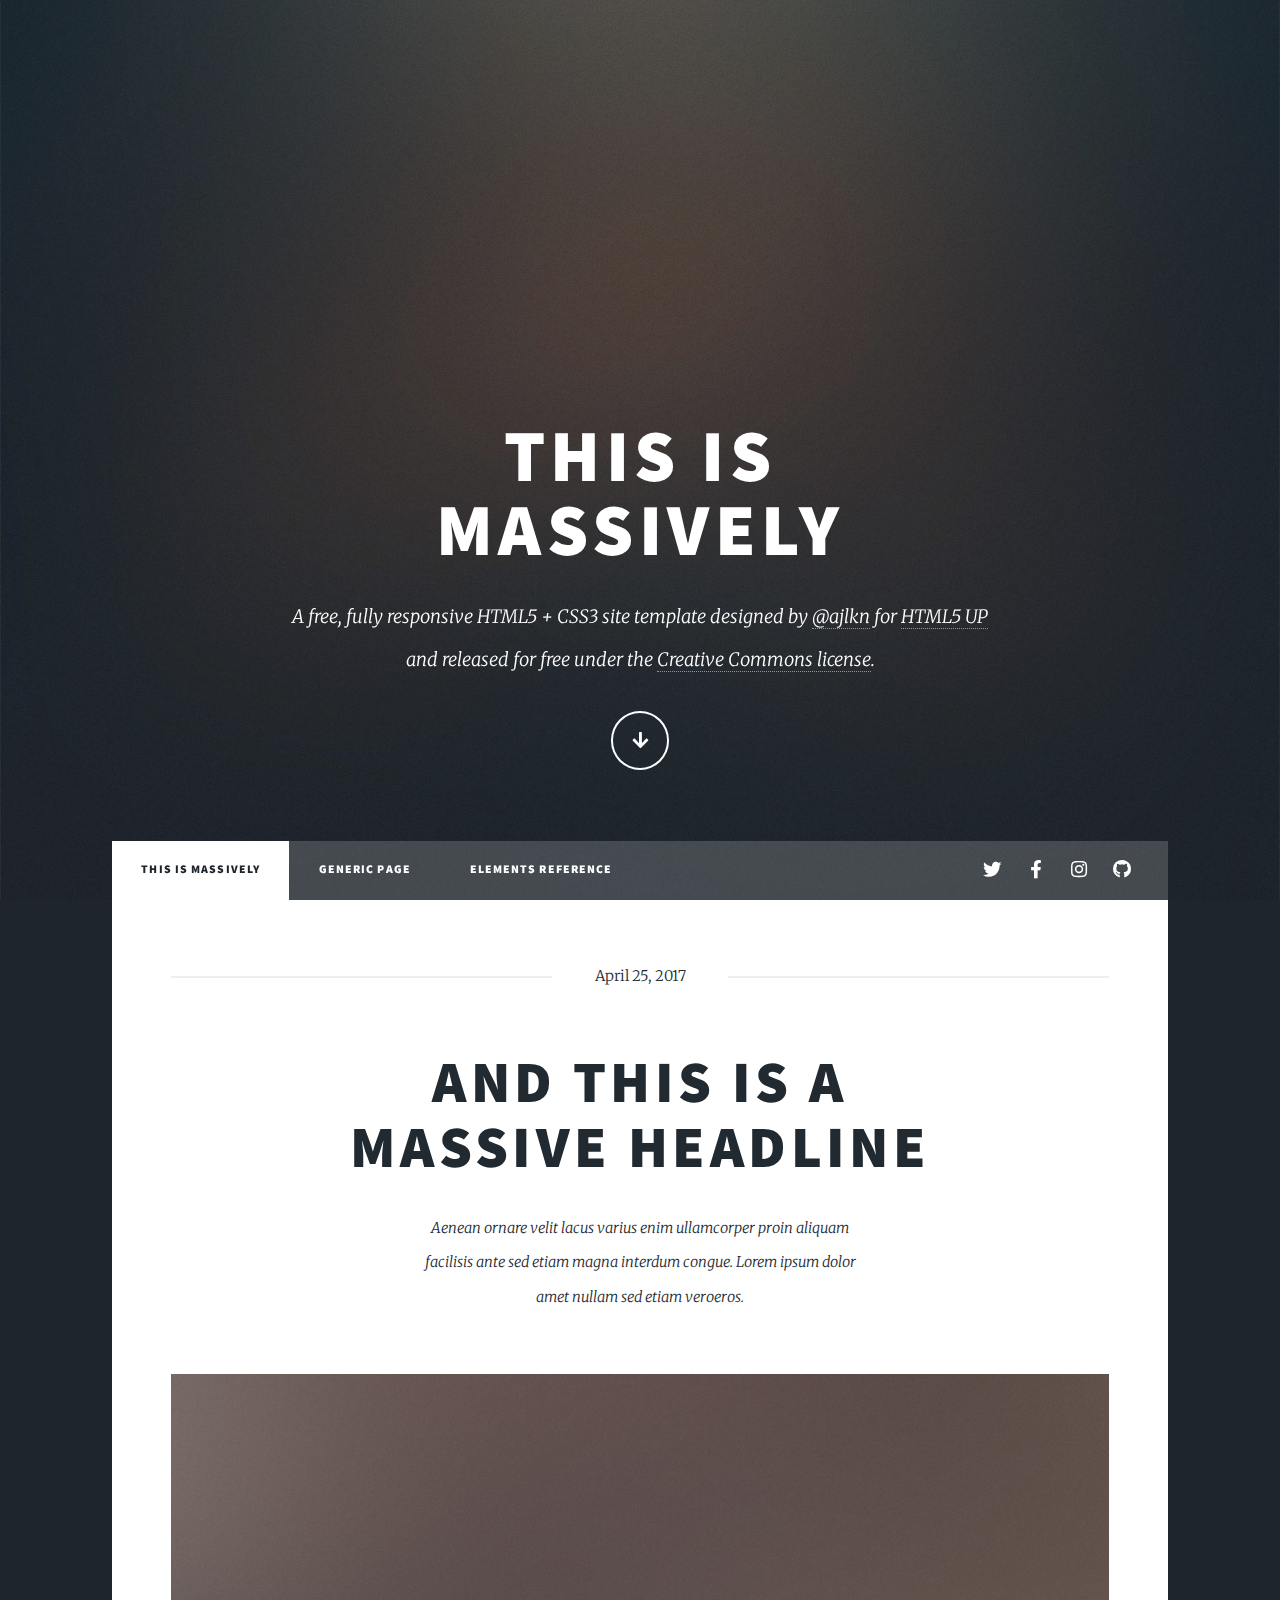
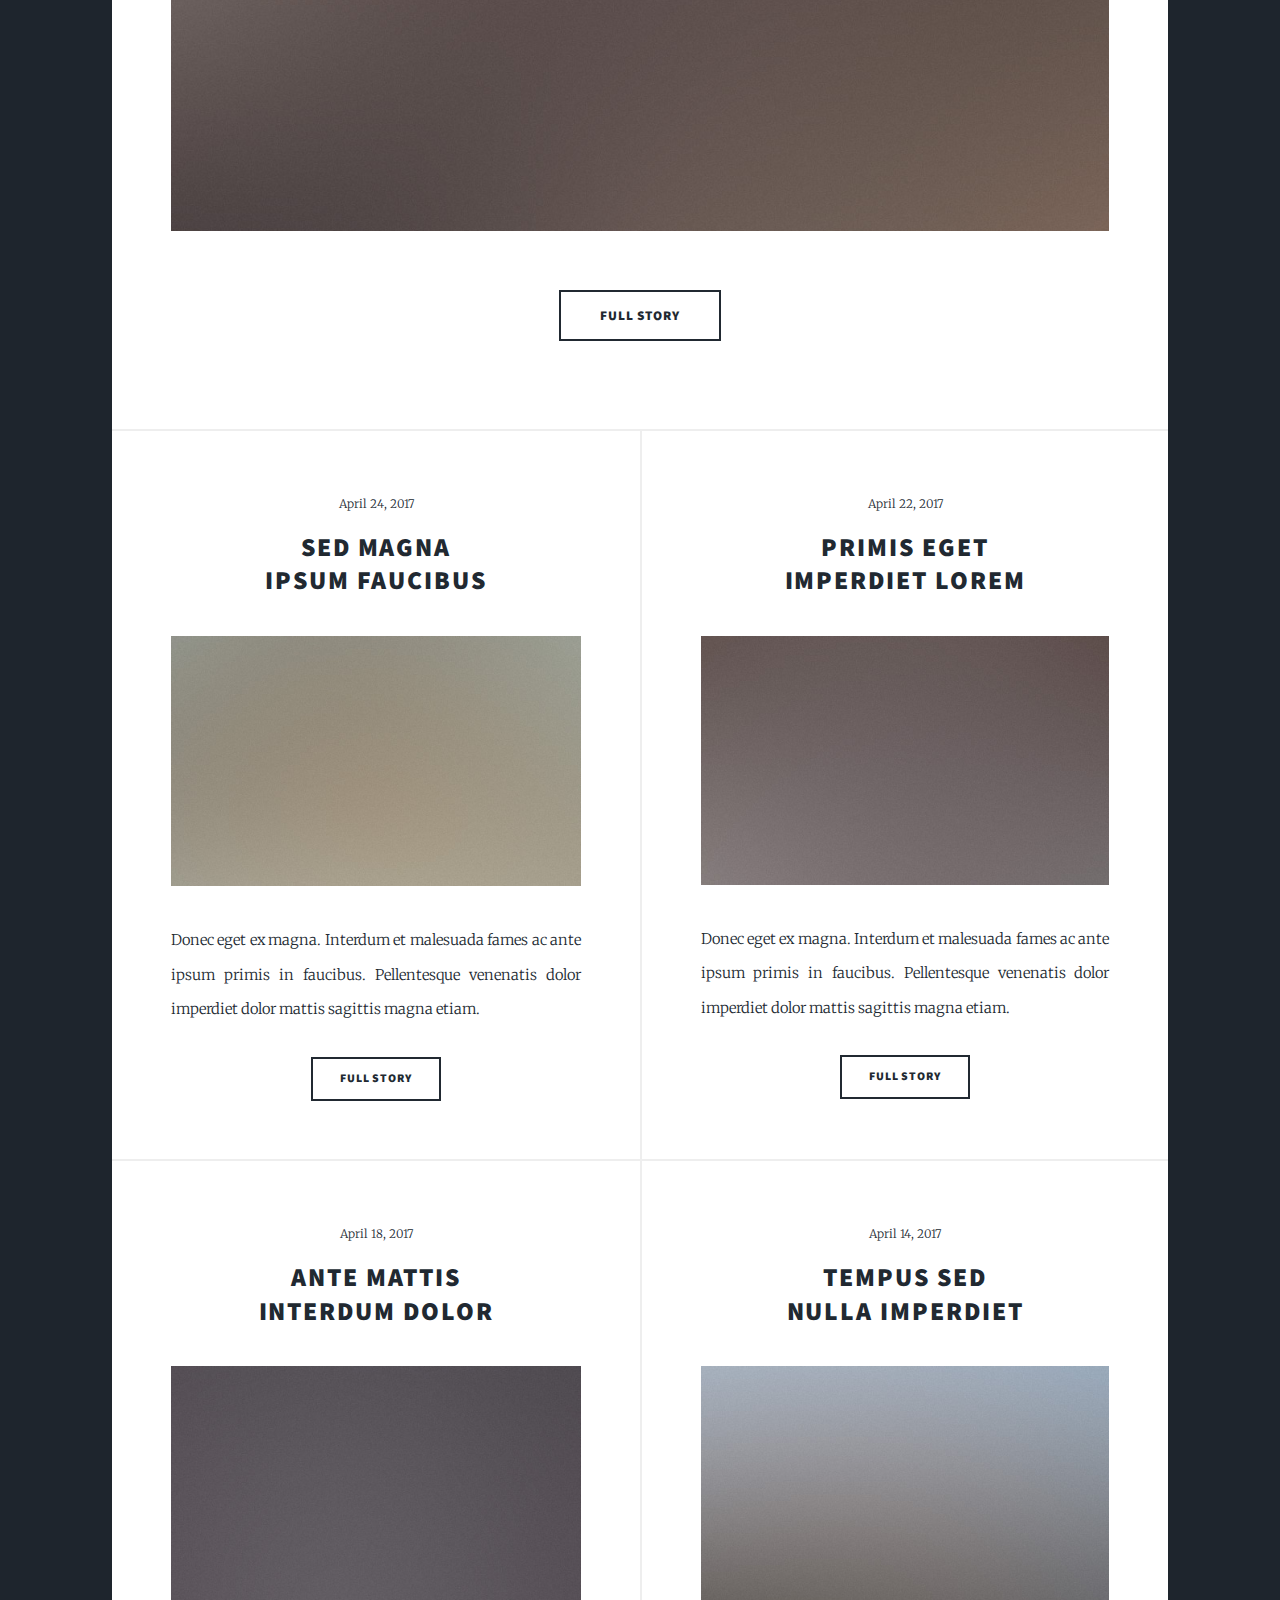
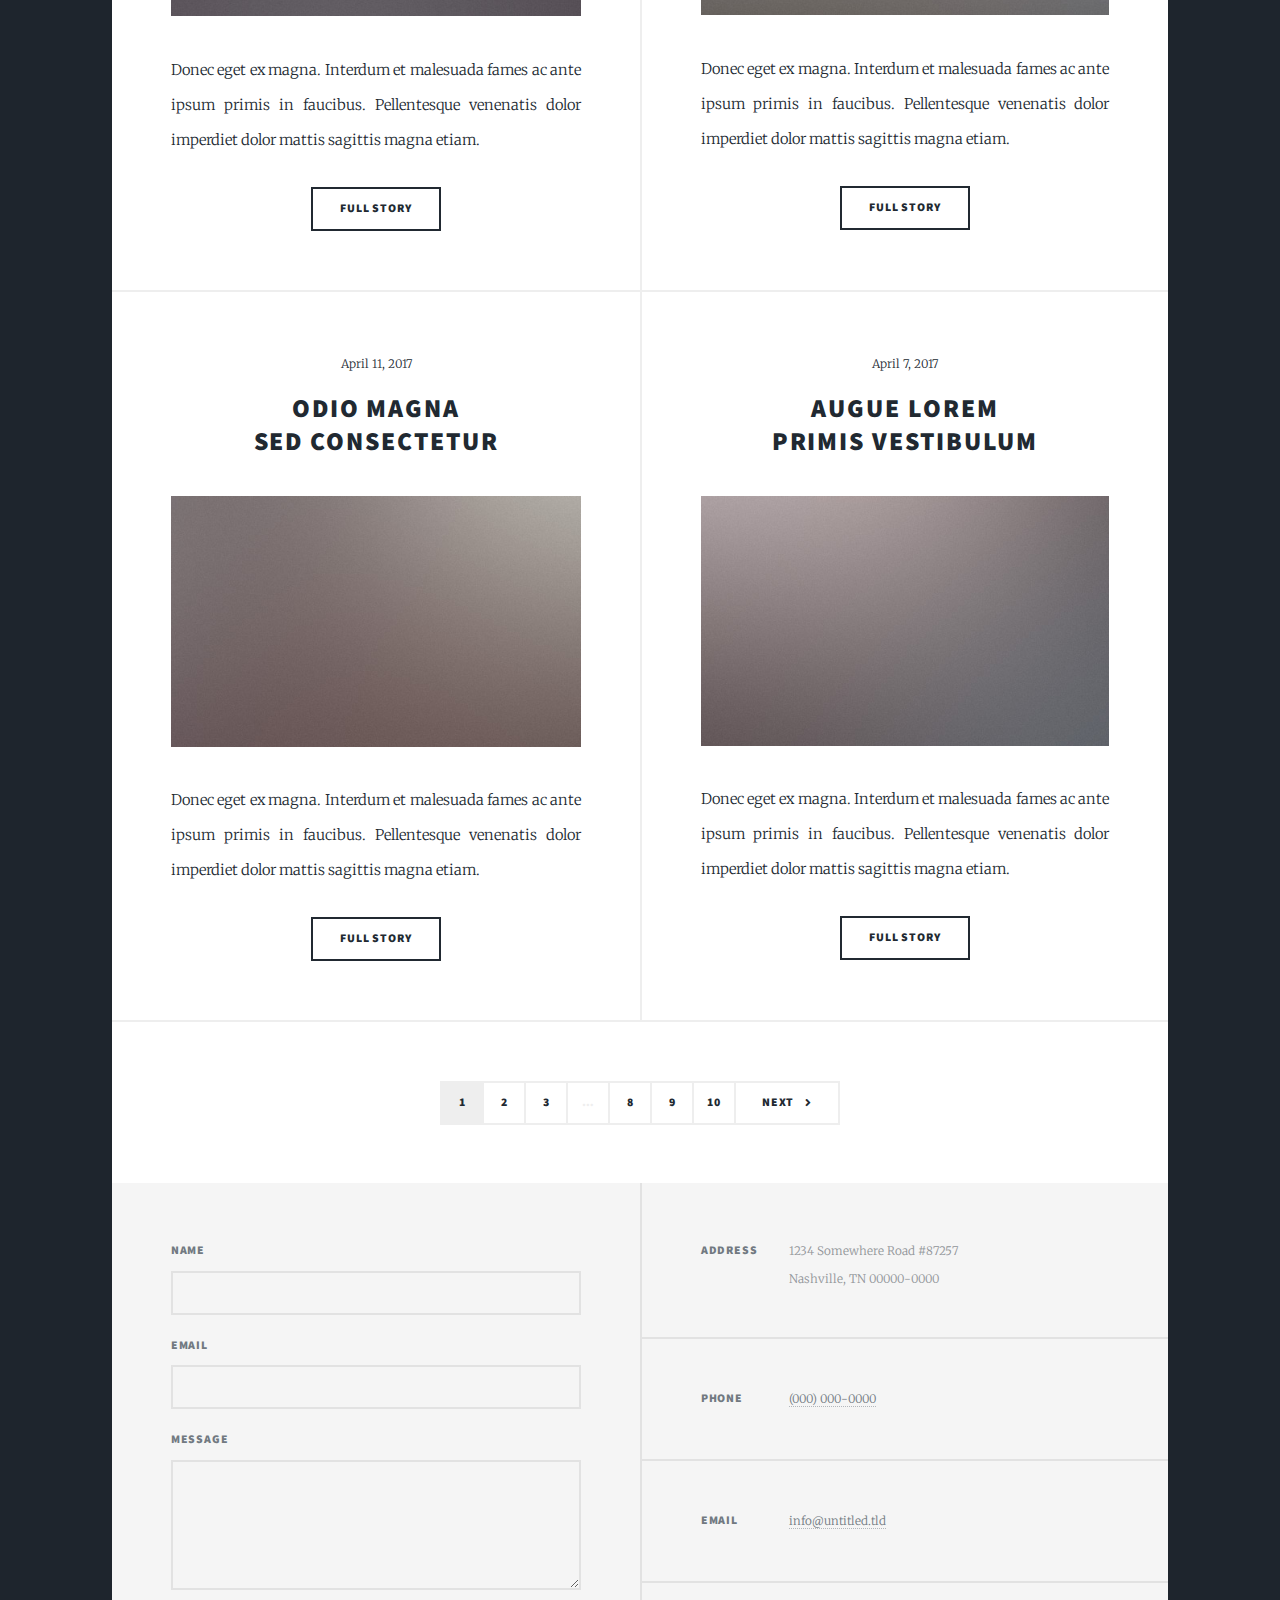
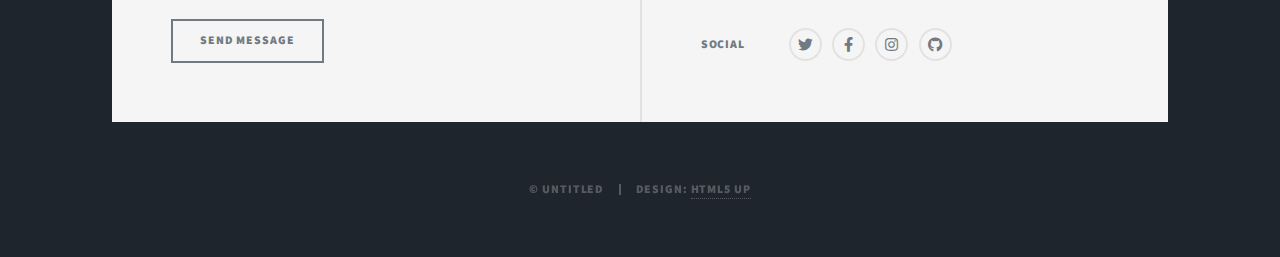
==== index.html @ 111b0898 "Added portfolio template to repo" ====
<!DOCTYPE HTML>
<!--
	Massively by HTML5 UP
	html5up.net | @ajlkn
	Free for personal and commercial use under the CCA 3.0 license (html5up.net/license)
-->
<html>
	<head>
		<title>Massively by HTML5 UP</title>
		<meta charset="utf-8" />
		<meta name="viewport" content="width=device-width, initial-scale=1, user-scalable=no" />
		<link rel="stylesheet" href="assets/css/main.css" />
		<noscript><link rel="stylesheet" href="assets/css/noscript.css" /></noscript>
	</head>
	<body class="is-preload">

		<!-- Wrapper -->
			<div id="wrapper" class="fade-in">

				<!-- Intro -->
					<div id="intro">
						<h1>This is<br />
						Massively</h1>
						<p>A free, fully responsive HTML5 + CSS3 site template designed by <a href="https://twitter.com/ajlkn">@ajlkn</a> for <a href="https://html5up.net">HTML5 UP</a><br />
						and released for free under the <a href="https://html5up.net/license">Creative Commons license</a>.</p>
						<ul class="actions">
							<li><a href="#header" class="button icon solid solo fa-arrow-down scrolly">Continue</a></li>
						</ul>
					</div>

				<!-- Header -->
					<header id="header">
						<a href="index.html" class="logo">Massively</a>
					</header>

				<!-- Nav -->
					<nav id="nav">
						<ul class="links">
							<li class="active"><a href="index.html">This is Massively</a></li>
							<li><a href="generic.html">Generic Page</a></li>
							<li><a href="elements.html">Elements Reference</a></li>
						</ul>
						<ul class="icons">
							<li><a href="#" class="icon brands fa-twitter"><span class="label">Twitter</span></a></li>
							<li><a href="#" class="icon brands fa-facebook-f"><span class="label">Facebook</span></a></li>
							<li><a href="#" class="icon brands fa-instagram"><span class="label">Instagram</span></a></li>
							<li><a href="#" class="icon brands fa-github"><span class="label">GitHub</span></a></li>
						</ul>
					</nav>

				<!-- Main -->
					<div id="main">

						<!-- Featured Post -->
							<article class="post featured">
								<header class="major">
									<span class="date">April 25, 2017</span>
									<h2><a href="#">And this is a<br />
									massive headline</a></h2>
									<p>Aenean ornare velit lacus varius enim ullamcorper proin aliquam<br />
									facilisis ante sed etiam magna interdum congue. Lorem ipsum dolor<br />
									amet nullam sed etiam veroeros.</p>
								</header>
								<a href="#" class="image main"><img src="images/pic01.jpg" alt="" /></a>
								<ul class="actions special">
									<li><a href="#" class="button large">Full Story</a></li>
								</ul>
							</article>

						<!-- Posts -->
							<section class="posts">
								<article>
									<header>
										<span class="date">April 24, 2017</span>
										<h2><a href="#">Sed magna<br />
										ipsum faucibus</a></h2>
									</header>
									<a href="#" class="image fit"><img src="images/pic02.jpg" alt="" /></a>
									<p>Donec eget ex magna. Interdum et malesuada fames ac ante ipsum primis in faucibus. Pellentesque venenatis dolor imperdiet dolor mattis sagittis magna etiam.</p>
									<ul class="actions special">
										<li><a href="#" class="button">Full Story</a></li>
									</ul>
								</article>
								<article>
									<header>
										<span class="date">April 22, 2017</span>
										<h2><a href="#">Primis eget<br />
										imperdiet lorem</a></h2>
									</header>
									<a href="#" class="image fit"><img src="images/pic03.jpg" alt="" /></a>
									<p>Donec eget ex magna. Interdum et malesuada fames ac ante ipsum primis in faucibus. Pellentesque venenatis dolor imperdiet dolor mattis sagittis magna etiam.</p>
									<ul class="actions special">
										<li><a href="#" class="button">Full Story</a></li>
									</ul>
								</article>
								<article>
									<header>
										<span class="date">April 18, 2017</span>
										<h2><a href="#">Ante mattis<br />
										interdum dolor</a></h2>
									</header>
									<a href="#" class="image fit"><img src="images/pic04.jpg" alt="" /></a>
									<p>Donec eget ex magna. Interdum et malesuada fames ac ante ipsum primis in faucibus. Pellentesque venenatis dolor imperdiet dolor mattis sagittis magna etiam.</p>
									<ul class="actions special">
										<li><a href="#" class="button">Full Story</a></li>
									</ul>
								</article>
								<article>
									<header>
										<span class="date">April 14, 2017</span>
										<h2><a href="#">Tempus sed<br />
										nulla imperdiet</a></h2>
									</header>
									<a href="#" class="image fit"><img src="images/pic05.jpg" alt="" /></a>
									<p>Donec eget ex magna. Interdum et malesuada fames ac ante ipsum primis in faucibus. Pellentesque venenatis dolor imperdiet dolor mattis sagittis magna etiam.</p>
									<ul class="actions special">
										<li><a href="#" class="button">Full Story</a></li>
									</ul>
								</article>
								<article>
									<header>
										<span class="date">April 11, 2017</span>
										<h2><a href="#">Odio magna<br />
										sed consectetur</a></h2>
									</header>
									<a href="#" class="image fit"><img src="images/pic06.jpg" alt="" /></a>
									<p>Donec eget ex magna. Interdum et malesuada fames ac ante ipsum primis in faucibus. Pellentesque venenatis dolor imperdiet dolor mattis sagittis magna etiam.</p>
									<ul class="actions special">
										<li><a href="#" class="button">Full Story</a></li>
									</ul>
								</article>
								<article>
									<header>
										<span class="date">April 7, 2017</span>
										<h2><a href="#">Augue lorem<br />
										primis vestibulum</a></h2>
									</header>
									<a href="#" class="image fit"><img src="images/pic07.jpg" alt="" /></a>
									<p>Donec eget ex magna. Interdum et malesuada fames ac ante ipsum primis in faucibus. Pellentesque venenatis dolor imperdiet dolor mattis sagittis magna etiam.</p>
									<ul class="actions special">
										<li><a href="#" class="button">Full Story</a></li>
									</ul>
								</article>
							</section>

						<!-- Footer -->
							<footer>
								<div class="pagination">
									<!--<a href="#" class="previous">Prev</a>-->
									<a href="#" class="page active">1</a>
									<a href="#" class="page">2</a>
									<a href="#" class="page">3</a>
									<span class="extra">&hellip;</span>
									<a href="#" class="page">8</a>
									<a href="#" class="page">9</a>
									<a href="#" class="page">10</a>
									<a href="#" class="next">Next</a>
								</div>
							</footer>

					</div>

				<!-- Footer -->
					<footer id="footer">
						<section>
							<form method="post" action="#">
								<div class="fields">
									<div class="field">
										<label for="name">Name</label>
										<input type="text" name="name" id="name" />
									</div>
									<div class="field">
										<label for="email">Email</label>
										<input type="text" name="email" id="email" />
									</div>
									<div class="field">
										<label for="message">Message</label>
										<textarea name="message" id="message" rows="3"></textarea>
									</div>
								</div>
								<ul class="actions">
									<li><input type="submit" value="Send Message" /></li>
								</ul>
							</form>
						</section>
						<section class="split contact">
							<section class="alt">
								<h3>Address</h3>
								<p>1234 Somewhere Road #87257<br />
								Nashville, TN 00000-0000</p>
							</section>
							<section>
								<h3>Phone</h3>
								<p><a href="#">(000) 000-0000</a></p>
							</section>
							<section>
								<h3>Email</h3>
								<p><a href="#">info@untitled.tld</a></p>
							</section>
							<section>
								<h3>Social</h3>
								<ul class="icons alt">
									<li><a href="#" class="icon brands alt fa-twitter"><span class="label">Twitter</span></a></li>
									<li><a href="#" class="icon brands alt fa-facebook-f"><span class="label">Facebook</span></a></li>
									<li><a href="#" class="icon brands alt fa-instagram"><span class="label">Instagram</span></a></li>
									<li><a href="#" class="icon brands alt fa-github"><span class="label">GitHub</span></a></li>
								</ul>
							</section>
						</section>
					</footer>

				<!-- Copyright -->
					<div id="copyright">
						<ul><li>&copy; Untitled</li><li>Design: <a href="https://html5up.net">HTML5 UP</a></li></ul>
					</div>

			</div>

		<!-- Scripts -->
			<script src="assets/js/jquery.min.js"></script>
			<script src="assets/js/jquery.scrollex.min.js"></script>
			<script src="assets/js/jquery.scrolly.min.js"></script>
			<script src="assets/js/browser.min.js"></script>
			<script src="assets/js/breakpoints.min.js"></script>
			<script src="assets/js/util.js"></script>
			<script src="assets/js/main.js"></script>

	</body>
</html>
---- assets/css/main.css ----
@import url(fontawesome-all.min.css);
@import url("https://fonts.googleapis.com/css?family=Merriweather:300,700,300italic,700italic|Source+Sans+Pro:900");

/*
	Massively by HTML5 UP
	html5up.net | @ajlkn
	Free for personal and commercial use under the CCA 3.0 license (html5up.net/license)
*/

html, body, div, span, applet, object,
iframe, h1, h2, h3, h4, h5, h6, p, blockquote,
pre, a, abbr, acronym, address, big, cite,
code, del, dfn, em, img, ins, kbd, q, s, samp,
small, strike, strong, sub, sup, tt, var, b,
u, i, center, dl, dt, dd, ol, ul, li, fieldset,
form, label, legend, table, caption, tbody,
tfoot, thead, tr, th, td, article, aside,
canvas, details, embed, figure, figcaption,
footer, header, hgroup, menu, nav, output, ruby,
section, summary, time, mark, audio, video {
	margin: 0;
	padding: 0;
	border: 0;
	font-size: 100%;
	font: inherit;
	vertical-align: baseline;}

article, aside, details, figcaption, figure,
footer, header, hgroup, menu, nav, section {
	display: block;}

body {
	line-height: 1;
}

ol, ul {
	list-style: none;
}

blockquote, q {
	quotes: none;
}

	blockquote:before, blockquote:after, q:before, q:after {
		content: '';
		content: none;
	}

table {
	border-collapse: collapse;
	border-spacing: 0;
}

body {
	-webkit-text-size-adjust: none;
}

mark {
	background-color: transparent;
	color: inherit;
}

input::-moz-focus-inner {
	border: 0;
	padding: 0;
}

input, select, textarea {
	-moz-appearance: none;
	-webkit-appearance: none;
	-ms-appearance: none;
	appearance: none;
}

/* Basic */

	@-ms-viewport {
		width: device-width;
	}

	body {
		-ms-overflow-style: scrollbar;
	}

	@media screen and (max-width: 480px) {

		html, body {
			min-width: 320px;
		}

	}

	html {
		box-sizing: border-box;
	}

	*, *:before, *:after {
		box-sizing: inherit;
	}

	body {
		background-color: #1e252d;
	}

		body.is-preload *, body.is-preload *:before, body.is-preload *:after {
			-moz-animation: none !important;
			-webkit-animation: none !important;
			-ms-animation: none !important;
			animation: none !important;
			-moz-transition: none !important;
			-webkit-transition: none !important;
			-ms-transition: none !important;
			transition: none !important;
		}

/* Type */

	html {
		font-size: 16pt;
	}

		@media screen and (max-width: 1680px) {

			html {
				font-size: 12pt;
			}

		}

		@media screen and (max-width: 1280px) {

			html {
				font-size: 11pt;
			}

		}

		@media screen and (max-width: 360px) {

			html {
				font-size: 10pt;
			}

		}

	body {
		color: #212931;
	}

	body, input, select, textarea {
		font-family: "Merriweather", Georgia, serif;
		font-weight: 300;
		font-size: 1rem;
		line-height: 2.375;
	}

	a {
		-moz-transition: color 0.2s ease-in-out, background-color 0.2s ease-in-out, border-color 0.2s ease-in-out, box-shadow 0.2s ease-in-out;
		-webkit-transition: color 0.2s ease-in-out, background-color 0.2s ease-in-out, border-color 0.2s ease-in-out, box-shadow 0.2s ease-in-out;
		-ms-transition: color 0.2s ease-in-out, background-color 0.2s ease-in-out, border-color 0.2s ease-in-out, box-shadow 0.2s ease-in-out;
		transition: color 0.2s ease-in-out, background-color 0.2s ease-in-out, border-color 0.2s ease-in-out, box-shadow 0.2s ease-in-out;
		border-bottom: dotted 1px;
		text-decoration: none;
	}

		a:hover {
			border-bottom-color: transparent;
		}

	strong, b {
		font-weight: 600;
	}

	em, i {
		font-style: italic;
	}

	p {
		text-align: justify;
		margin: 0 0 2rem 0;
	}

	h1, h2, h3, h4, h5, h6 {
		font-family: "Source Sans Pro", Helvetica, sans-serif;
		font-weight: 900;
		line-height: 1.5;
		letter-spacing: 0.075em;
		text-transform: uppercase;
		margin: 0 0 1rem 0;
	}

		h1 a, h2 a, h3 a, h4 a, h5 a, h6 a {
			border-bottom: 0;
			color: inherit;
			text-decoration: none;
		}

	h1 {
		font-size: 4rem;
		line-height: 1.1;
		margin: 0 0 2rem 0;
	}

	h2 {
		font-size: 1.75rem;
		line-height: 1.3;
		margin: 0 0 1.5rem 0;
	}

	h3 {
		font-size: 1.25rem;
		margin: 0 0 1.5rem 0;
	}

	h4 {
		font-size: 1rem;
	}

	h5 {
		font-size: 0.9rem;
	}

	h6 {
		font-size: 0.8rem;
	}

	sub {
		font-size: 0.8rem;
		position: relative;
		top: 0.5rem;
	}

	sup {
		font-size: 0.8rem;
		position: relative;
		top: -0.5rem;
	}

	blockquote {
		border-left: solid 4px;
		font-style: italic;
		margin: 0 0 2rem 0;
		padding: 0.5rem 0 0.5rem 2rem;
	}

	code {
		border: solid 2px;
		font-family: "Courier New", monospace;
		font-size: 0.9rem;
		margin: 0 0.25rem;
		padding: 0.25rem 0.65rem;
	}

	pre {
		-webkit-overflow-scrolling: touch;
		font-family: "Courier New", monospace;
		font-size: 0.9rem;
		margin: 0 0 2rem 0;
	}

		pre code {
			display: block;
			line-height: 1.75;
			padding: 1rem 1.5rem;
			overflow-x: auto;
		}

	hr {
		border: 0;
		border-bottom: solid 2px;
		margin: 3rem 0;
	}

		hr.major {
			margin: 5rem 0;
		}

	.align-left {
		text-align: left;
	}

	.align-center {
		text-align: center;
	}

	.align-right {
		text-align: right;
	}

	input, select, textarea {
		color: #212931;
	}

	a {
		color: #212931;
		border-bottom-color: rgba(33, 41, 49, 0.5);
	}

		a:hover {
			border-bottom-color: transparent;
			color: #18bfef !important;
		}

	strong, b {
		color: #212931;
	}

	h1, h2, h3, h4, h5, h6 {
		color: #212931;
	}

	blockquote {
		border-left-color: #eeeeee;
	}

	code {
		background: rgba(220, 220, 220, 0.25);
		border-color: #eeeeee;
	}

	hr {
		border-bottom-color: #eeeeee;
	}

/* Row */

	.row {
		display: flex;
		flex-wrap: wrap;
		box-sizing: border-box;
		align-items: stretch;
	}

		.row > * {
			box-sizing: border-box;
		}

		.row.gtr-uniform > * > :last-child {
			margin-bottom: 0;
		}

		.row.aln-left {
			justify-content: flex-start;
		}

		.row.aln-center {
			justify-content: center;
		}

		.row.aln-right {
			justify-content: flex-end;
		}

		.row.aln-top {
			align-items: flex-start;
		}

		.row.aln-middle {
			align-items: center;
		}

		.row.aln-bottom {
			align-items: flex-end;
		}

		.row > .imp {
			order: -1;
		}

		.row > .col-1 {
			width: 8.33333%;
		}

		.row > .off-1 {
			margin-left: 8.33333%;
		}

		.row > .col-2 {
			width: 16.66667%;
		}

		.row > .off-2 {
			margin-left: 16.66667%;
		}

		.row > .col-3 {
			width: 25%;
		}

		.row > .off-3 {
			margin-left: 25%;
		}

		.row > .col-4 {
			width: 33.33333%;
		}

		.row > .off-4 {
			margin-left: 33.33333%;
		}

		.row > .col-5 {
			width: 41.66667%;
		}

		.row > .off-5 {
			margin-left: 41.66667%;
		}

		.row > .col-6 {
			width: 50%;
		}

		.row > .off-6 {
			margin-left: 50%;
		}

		.row > .col-7 {
			width: 58.33333%;
		}

		.row > .off-7 {
			margin-left: 58.33333%;
		}

		.row > .col-8 {
			width: 66.66667%;
		}

		.row > .off-8 {
			margin-left: 66.66667%;
		}

		.row > .col-9 {
			width: 75%;
		}

		.row > .off-9 {
			margin-left: 75%;
		}

		.row > .col-10 {
			width: 83.33333%;
		}

		.row > .off-10 {
			margin-left: 83.33333%;
		}

		.row > .col-11 {
			width: 91.66667%;
		}

		.row > .off-11 {
			margin-left: 91.66667%;
		}

		.row > .col-12 {
			width: 100%;
		}

		.row > .off-12 {
			margin-left: 100%;
		}

		.row.gtr-0 {
			margin-top: 0;
			margin-left: 0rem;
		}

			.row.gtr-0 > * {
				padding: 0 0 0 0rem;
			}

			.row.gtr-0.gtr-uniform {
				margin-top: 0rem;
			}

				.row.gtr-0.gtr-uniform > * {
					padding-top: 0rem;
				}

		.row.gtr-25 {
			margin-top: 0;
			margin-left: -0.375rem;
		}

			.row.gtr-25 > * {
				padding: 0 0 0 0.375rem;
			}

			.row.gtr-25.gtr-uniform {
				margin-top: -0.375rem;
			}

				.row.gtr-25.gtr-uniform > * {
					padding-top: 0.375rem;
				}

		.row.gtr-50 {
			margin-top: 0;
			margin-left: -0.75rem;
		}

			.row.gtr-50 > * {
				padding: 0 0 0 0.75rem;
			}

			.row.gtr-50.gtr-uniform {
				margin-top: -0.75rem;
			}

				.row.gtr-50.gtr-uniform > * {
					padding-top: 0.75rem;
				}

		.row {
			margin-top: 0;
			margin-left: -1.5rem;
		}

			.row > * {
				padding: 0 0 0 1.5rem;
			}

			.row.gtr-uniform {
				margin-top: -1.5rem;
			}

				.row.gtr-uniform > * {
					padding-top: 1.5rem;
				}

		.row.gtr-150 {
			margin-top: 0;
			margin-left: -2.25rem;
		}

			.row.gtr-150 > * {
				padding: 0 0 0 2.25rem;
			}

			.row.gtr-150.gtr-uniform {
				margin-top: -2.25rem;
			}

				.row.gtr-150.gtr-uniform > * {
					padding-top: 2.25rem;
				}

		.row.gtr-200 {
			margin-top: 0;
			margin-left: -3rem;
		}

			.row.gtr-200 > * {
				padding: 0 0 0 3rem;
			}

			.row.gtr-200.gtr-uniform {
				margin-top: -3rem;
			}

				.row.gtr-200.gtr-uniform > * {
					padding-top: 3rem;
				}

		@media screen and (max-width: 1680px) {

			.row {
				display: flex;
				flex-wrap: wrap;
				box-sizing: border-box;
				align-items: stretch;
			}

				.row > * {
					box-sizing: border-box;
				}

				.row.gtr-uniform > * > :last-child {
					margin-bottom: 0;
				}

				.row.aln-left {
					justify-content: flex-start;
				}

				.row.aln-center {
					justify-content: center;
				}

				.row.aln-right {
					justify-content: flex-end;
				}

				.row.aln-top {
					align-items: flex-start;
				}

				.row.aln-middle {
					align-items: center;
				}

				.row.aln-bottom {
					align-items: flex-end;
				}

				.row > .imp-xlarge {
					order: -1;
				}

				.row > .col-1-xlarge {
					width: 8.33333%;
				}

				.row > .off-1-xlarge {
					margin-left: 8.33333%;
				}

				.row > .col-2-xlarge {
					width: 16.66667%;
				}

				.row > .off-2-xlarge {
					margin-left: 16.66667%;
				}

				.row > .col-3-xlarge {
					width: 25%;
				}

				.row > .off-3-xlarge {
					margin-left: 25%;
				}

				.row > .col-4-xlarge {
					width: 33.33333%;
				}

				.row > .off-4-xlarge {
					margin-left: 33.33333%;
				}

				.row > .col-5-xlarge {
					width: 41.66667%;
				}

				.row > .off-5-xlarge {
					margin-left: 41.66667%;
				}

				.row > .col-6-xlarge {
					width: 50%;
				}

				.row > .off-6-xlarge {
					margin-left: 50%;
				}

				.row > .col-7-xlarge {
					width: 58.33333%;
				}

				.row > .off-7-xlarge {
					margin-left: 58.33333%;
				}

				.row > .col-8-xlarge {
					width: 66.66667%;
				}

				.row > .off-8-xlarge {
					margin-left: 66.66667%;
				}

				.row > .col-9-xlarge {
					width: 75%;
				}

				.row > .off-9-xlarge {
					margin-left: 75%;
				}

				.row > .col-10-xlarge {
					width: 83.33333%;
				}

				.row > .off-10-xlarge {
					margin-left: 83.33333%;
				}

				.row > .col-11-xlarge {
					width: 91.66667%;
				}

				.row > .off-11-xlarge {
					margin-left: 91.66667%;
				}

				.row > .col-12-xlarge {
					width: 100%;
				}

				.row > .off-12-xlarge {
					margin-left: 100%;
				}

				.row.gtr-0 {
					margin-top: 0;
					margin-left: 0rem;
				}

					.row.gtr-0 > * {
						padding: 0 0 0 0rem;
					}

					.row.gtr-0.gtr-uniform {
						margin-top: 0rem;
					}

						.row.gtr-0.gtr-uniform > * {
							padding-top: 0rem;
						}

				.row.gtr-25 {
					margin-top: 0;
					margin-left: -0.375rem;
				}

					.row.gtr-25 > * {
						padding: 0 0 0 0.375rem;
					}

					.row.gtr-25.gtr-uniform {
						margin-top: -0.375rem;
					}

						.row.gtr-25.gtr-uniform > * {
							padding-top: 0.375rem;
						}

				.row.gtr-50 {
					margin-top: 0;
					margin-left: -0.75rem;
				}

					.row.gtr-50 > * {
						padding: 0 0 0 0.75rem;
					}

					.row.gtr-50.gtr-uniform {
						margin-top: -0.75rem;
					}

						.row.gtr-50.gtr-uniform > * {
							padding-top: 0.75rem;
						}

				.row {
					margin-top: 0;
					margin-left: -1.5rem;
				}

					.row > * {
						padding: 0 0 0 1.5rem;
					}

					.row.gtr-uniform {
						margin-top: -1.5rem;
					}

						.row.gtr-uniform > * {
							padding-top: 1.5rem;
						}

				.row.gtr-150 {
					margin-top: 0;
					margin-left: -2.25rem;
				}

					.row.gtr-150 > * {
						padding: 0 0 0 2.25rem;
					}

					.row.gtr-150.gtr-uniform {
						margin-top: -2.25rem;
					}

						.row.gtr-150.gtr-uniform > * {
							padding-top: 2.25rem;
						}

				.row.gtr-200 {
					margin-top: 0;
					margin-left: -3rem;
				}

					.row.gtr-200 > * {
						padding: 0 0 0 3rem;
					}

					.row.gtr-200.gtr-uniform {
						margin-top: -3rem;
					}

						.row.gtr-200.gtr-uniform > * {
							padding-top: 3rem;
						}

		}

		@media screen and (max-width: 1280px) {

			.row {
				display: flex;
				flex-wrap: wrap;
				box-sizing: border-box;
				align-items: stretch;
			}

				.row > * {
					box-sizing: border-box;
				}

				.row.gtr-uniform > * > :last-child {
					margin-bottom: 0;
				}

				.row.aln-left {
					justify-content: flex-start;
				}

				.row.aln-center {
					justify-content: center;
				}

				.row.aln-right {
					justify-content: flex-end;
				}

				.row.aln-top {
					align-items: flex-start;
				}

				.row.aln-middle {
					align-items: center;
				}

				.row.aln-bottom {
					align-items: flex-end;
				}

				.row > .imp-large {
					order: -1;
				}

				.row > .col-1-large {
					width: 8.33333%;
				}

				.row > .off-1-large {
					margin-left: 8.33333%;
				}

				.row > .col-2-large {
					width: 16.66667%;
				}

				.row > .off-2-large {
					margin-left: 16.66667%;
				}

				.row > .col-3-large {
					width: 25%;
				}

				.row > .off-3-large {
					margin-left: 25%;
				}

				.row > .col-4-large {
					width: 33.33333%;
				}

				.row > .off-4-large {
					margin-left: 33.33333%;
				}

				.row > .col-5-large {
					width: 41.66667%;
				}

				.row > .off-5-large {
					margin-left: 41.66667%;
				}

				.row > .col-6-large {
					width: 50%;
				}

				.row > .off-6-large {
					margin-left: 50%;
				}

				.row > .col-7-large {
					width: 58.33333%;
				}

				.row > .off-7-large {
					margin-left: 58.33333%;
				}

				.row > .col-8-large {
					width: 66.66667%;
				}

				.row > .off-8-large {
					margin-left: 66.66667%;
				}

				.row > .col-9-large {
					width: 75%;
				}

				.row > .off-9-large {
					margin-left: 75%;
				}

				.row > .col-10-large {
					width: 83.33333%;
				}

				.row > .off-10-large {
					margin-left: 83.33333%;
				}

				.row > .col-11-large {
					width: 91.66667%;
				}

				.row > .off-11-large {
					margin-left: 91.66667%;
				}

				.row > .col-12-large {
					width: 100%;
				}

				.row > .off-12-large {
					margin-left: 100%;
				}

				.row.gtr-0 {
					margin-top: 0;
					margin-left: 0rem;
				}

					.row.gtr-0 > * {
						padding: 0 0 0 0rem;
					}

					.row.gtr-0.gtr-uniform {
						margin-top: 0rem;
					}

						.row.gtr-0.gtr-uniform > * {
							padding-top: 0rem;
						}

				.row.gtr-25 {
					margin-top: 0;
					margin-left: -0.375rem;
				}

					.row.gtr-25 > * {
						padding: 0 0 0 0.375rem;
					}

					.row.gtr-25.gtr-uniform {
						margin-top: -0.375rem;
					}

						.row.gtr-25.gtr-uniform > * {
							padding-top: 0.375rem;
						}

				.row.gtr-50 {
					margin-top: 0;
					margin-left: -0.75rem;
				}

					.row.gtr-50 > * {
						padding: 0 0 0 0.75rem;
					}

					.row.gtr-50.gtr-uniform {
						margin-top: -0.75rem;
					}

						.row.gtr-50.gtr-uniform > * {
							padding-top: 0.75rem;
						}

				.row {
					margin-top: 0;
					margin-left: -1.5rem;
				}

					.row > * {
						padding: 0 0 0 1.5rem;
					}

					.row.gtr-uniform {
						margin-top: -1.5rem;
					}

						.row.gtr-uniform > * {
							padding-top: 1.5rem;
						}

				.row.gtr-150 {
					margin-top: 0;
					margin-left: -2.25rem;
				}

					.row.gtr-150 > * {
						padding: 0 0 0 2.25rem;
					}

					.row.gtr-150.gtr-uniform {
						margin-top: -2.25rem;
					}

						.row.gtr-150.gtr-uniform > * {
							padding-top: 2.25rem;
						}

				.row.gtr-200 {
					margin-top: 0;
					margin-left: -3rem;
				}

					.row.gtr-200 > * {
						padding: 0 0 0 3rem;
					}

					.row.gtr-200.gtr-uniform {
						margin-top: -3rem;
					}

						.row.gtr-200.gtr-uniform > * {
							padding-top: 3rem;
						}

		}

		@media screen and (max-width: 980px) {

			.row {
				display: flex;
				flex-wrap: wrap;
				box-sizing: border-box;
				align-items: stretch;
			}

				.row > * {
					box-sizing: border-box;
				}

				.row.gtr-uniform > * > :last-child {
					margin-bottom: 0;
				}

				.row.aln-left {
					justify-content: flex-start;
				}

				.row.aln-center {
					justify-content: center;
				}

				.row.aln-right {
					justify-content: flex-end;
				}

				.row.aln-top {
					align-items: flex-start;
				}

				.row.aln-middle {
					align-items: center;
				}

				.row.aln-bottom {
					align-items: flex-end;
				}

				.row > .imp-medium {
					order: -1;
				}

				.row > .col-1-medium {
					width: 8.33333%;
				}

				.row > .off-1-medium {
					margin-left: 8.33333%;
				}

				.row > .col-2-medium {
					width: 16.66667%;
				}

				.row > .off-2-medium {
					margin-left: 16.66667%;
				}

				.row > .col-3-medium {
					width: 25%;
				}

				.row > .off-3-medium {
					margin-left: 25%;
				}

				.row > .col-4-medium {
					width: 33.33333%;
				}

				.row > .off-4-medium {
					margin-left: 33.33333%;
				}

				.row > .col-5-medium {
					width: 41.66667%;
				}

				.row > .off-5-medium {
					margin-left: 41.66667%;
				}

				.row > .col-6-medium {
					width: 50%;
				}

				.row > .off-6-medium {
					margin-left: 50%;
				}

				.row > .col-7-medium {
					width: 58.33333%;
				}

				.row > .off-7-medium {
					margin-left: 58.33333%;
				}

				.row > .col-8-medium {
					width: 66.66667%;
				}

				.row > .off-8-medium {
					margin-left: 66.66667%;
				}

				.row > .col-9-medium {
					width: 75%;
				}

				.row > .off-9-medium {
					margin-left: 75%;
				}

				.row > .col-10-medium {
					width: 83.33333%;
				}

				.row > .off-10-medium {
					margin-left: 83.33333%;
				}

				.row > .col-11-medium {
					width: 91.66667%;
				}

				.row > .off-11-medium {
					margin-left: 91.66667%;
				}

				.row > .col-12-medium {
					width: 100%;
				}

				.row > .off-12-medium {
					margin-left: 100%;
				}

				.row.gtr-0 {
					margin-top: 0;
					margin-left: 0rem;
				}

					.row.gtr-0 > * {
						padding: 0 0 0 0rem;
					}

					.row.gtr-0.gtr-uniform {
						margin-top: 0rem;
					}

						.row.gtr-0.gtr-uniform > * {
							padding-top: 0rem;
						}

				.row.gtr-25 {
					margin-top: 0;
					margin-left: -0.375rem;
				}

					.row.gtr-25 > * {
						padding: 0 0 0 0.375rem;
					}

					.row.gtr-25.gtr-uniform {
						margin-top: -0.375rem;
					}

						.row.gtr-25.gtr-uniform > * {
							padding-top: 0.375rem;
						}

				.row.gtr-50 {
					margin-top: 0;
					margin-left: -0.75rem;
				}

					.row.gtr-50 > * {
						padding: 0 0 0 0.75rem;
					}

					.row.gtr-50.gtr-uniform {
						margin-top: -0.75rem;
					}

						.row.gtr-50.gtr-uniform > * {
							padding-top: 0.75rem;
						}

				.row {
					margin-top: 0;
					margin-left: -1.5rem;
				}

					.row > * {
						padding: 0 0 0 1.5rem;
					}

					.row.gtr-uniform {
						margin-top: -1.5rem;
					}

						.row.gtr-uniform > * {
							padding-top: 1.5rem;
						}

				.row.gtr-150 {
					margin-top: 0;
					margin-left: -2.25rem;
				}

					.row.gtr-150 > * {
						padding: 0 0 0 2.25rem;
					}

					.row.gtr-150.gtr-uniform {
						margin-top: -2.25rem;
					}

						.row.gtr-150.gtr-uniform > * {
							padding-top: 2.25rem;
						}

				.row.gtr-200 {
					margin-top: 0;
					margin-left: -3rem;
				}

					.row.gtr-200 > * {
						padding: 0 0 0 3rem;
					}

					.row.gtr-200.gtr-uniform {
						margin-top: -3rem;
					}

						.row.gtr-200.gtr-uniform > * {
							padding-top: 3rem;
						}

		}

		@media screen and (max-width: 736px) {

			.row {
				display: flex;
				flex-wrap: wrap;
				box-sizing: border-box;
				align-items: stretch;
			}

				.row > * {
					box-sizing: border-box;
				}

				.row.gtr-uniform > * > :last-child {
					margin-bottom: 0;
				}

				.row.aln-left {
					justify-content: flex-start;
				}

				.row.aln-center {
					justify-content: center;
				}

				.row.aln-right {
					justify-content: flex-end;
				}

				.row.aln-top {
					align-items: flex-start;
				}

				.row.aln-middle {
					align-items: center;
				}

				.row.aln-bottom {
					align-items: flex-end;
				}

				.row > .imp-small {
					order: -1;
				}

				.row > .col-1-small {
					width: 8.33333%;
				}

				.row > .off-1-small {
					margin-left: 8.33333%;
				}

				.row > .col-2-small {
					width: 16.66667%;
				}

				.row > .off-2-small {
					margin-left: 16.66667%;
				}

				.row > .col-3-small {
					width: 25%;
				}

				.row > .off-3-small {
					margin-left: 25%;
				}

				.row > .col-4-small {
					width: 33.33333%;
				}

				.row > .off-4-small {
					margin-left: 33.33333%;
				}

				.row > .col-5-small {
					width: 41.66667%;
				}

				.row > .off-5-small {
					margin-left: 41.66667%;
				}

				.row > .col-6-small {
					width: 50%;
				}

				.row > .off-6-small {
					margin-left: 50%;
				}

				.row > .col-7-small {
					width: 58.33333%;
				}

				.row > .off-7-small {
					margin-left: 58.33333%;
				}

				.row > .col-8-small {
					width: 66.66667%;
				}

				.row > .off-8-small {
					margin-left: 66.66667%;
				}

				.row > .col-9-small {
					width: 75%;
				}

				.row > .off-9-small {
					margin-left: 75%;
				}

				.row > .col-10-small {
					width: 83.33333%;
				}

				.row > .off-10-small {
					margin-left: 83.33333%;
				}

				.row > .col-11-small {
					width: 91.66667%;
				}

				.row > .off-11-small {
					margin-left: 91.66667%;
				}

				.row > .col-12-small {
					width: 100%;
				}

				.row > .off-12-small {
					margin-left: 100%;
				}

				.row.gtr-0 {
					margin-top: 0;
					margin-left: 0rem;
				}

					.row.gtr-0 > * {
						padding: 0 0 0 0rem;
					}

					.row.gtr-0.gtr-uniform {
						margin-top: 0rem;
					}

						.row.gtr-0.gtr-uniform > * {
							padding-top: 0rem;
						}

				.row.gtr-25 {
					margin-top: 0;
					margin-left: -0.375rem;
				}

					.row.gtr-25 > * {
						padding: 0 0 0 0.375rem;
					}

					.row.gtr-25.gtr-uniform {
						margin-top: -0.375rem;
					}

						.row.gtr-25.gtr-uniform > * {
							padding-top: 0.375rem;
						}

				.row.gtr-50 {
					margin-top: 0;
					margin-left: -0.75rem;
				}

					.row.gtr-50 > * {
						padding: 0 0 0 0.75rem;
					}

					.row.gtr-50.gtr-uniform {
						margin-top: -0.75rem;
					}

						.row.gtr-50.gtr-uniform > * {
							padding-top: 0.75rem;
						}

				.row {
					margin-top: 0;
					margin-left: -1.5rem;
				}

					.row > * {
						padding: 0 0 0 1.5rem;
					}

					.row.gtr-uniform {
						margin-top: -1.5rem;
					}

						.row.gtr-uniform > * {
							padding-top: 1.5rem;
						}

				.row.gtr-150 {
					margin-top: 0;
					margin-left: -2.25rem;
				}

					.row.gtr-150 > * {
						padding: 0 0 0 2.25rem;
					}

					.row.gtr-150.gtr-uniform {
						margin-top: -2.25rem;
					}

						.row.gtr-150.gtr-uniform > * {
							padding-top: 2.25rem;
						}

				.row.gtr-200 {
					margin-top: 0;
					margin-left: -3rem;
				}

					.row.gtr-200 > * {
						padding: 0 0 0 3rem;
					}

					.row.gtr-200.gtr-uniform {
						margin-top: -3rem;
					}

						.row.gtr-200.gtr-uniform > * {
							padding-top: 3rem;
						}

		}

		@media screen and (max-width: 480px) {

			.row {
				display: flex;
				flex-wrap: wrap;
				box-sizing: border-box;
				align-items: stretch;
			}

				.row > * {
					box-sizing: border-box;
				}

				.row.gtr-uniform > * > :last-child {
					margin-bottom: 0;
				}

				.row.aln-left {
					justify-content: flex-start;
				}

				.row.aln-center {
					justify-content: center;
				}

				.row.aln-right {
					justify-content: flex-end;
				}

				.row.aln-top {
					align-items: flex-start;
				}

				.row.aln-middle {
					align-items: center;
				}

				.row.aln-bottom {
					align-items: flex-end;
				}

				.row > .imp-xsmall {
					order: -1;
				}

				.row > .col-1-xsmall {
					width: 8.33333%;
				}

				.row > .off-1-xsmall {
					margin-left: 8.33333%;
				}

				.row > .col-2-xsmall {
					width: 16.66667%;
				}

				.row > .off-2-xsmall {
					margin-left: 16.66667%;
				}

				.row > .col-3-xsmall {
					width: 25%;
				}

				.row > .off-3-xsmall {
					margin-left: 25%;
				}

				.row > .col-4-xsmall {
					width: 33.33333%;
				}

				.row > .off-4-xsmall {
					margin-left: 33.33333%;
				}

				.row > .col-5-xsmall {
					width: 41.66667%;
				}

				.row > .off-5-xsmall {
					margin-left: 41.66667%;
				}

				.row > .col-6-xsmall {
					width: 50%;
				}

				.row > .off-6-xsmall {
					margin-left: 50%;
				}

				.row > .col-7-xsmall {
					width: 58.33333%;
				}

				.row > .off-7-xsmall {
					margin-left: 58.33333%;
				}

				.row > .col-8-xsmall {
					width: 66.66667%;
				}

				.row > .off-8-xsmall {
					margin-left: 66.66667%;
				}

				.row > .col-9-xsmall {
					width: 75%;
				}

				.row > .off-9-xsmall {
					margin-left: 75%;
				}

				.row > .col-10-xsmall {
					width: 83.33333%;
				}

				.row > .off-10-xsmall {
					margin-left: 83.33333%;
				}

				.row > .col-11-xsmall {
					width: 91.66667%;
				}

				.row > .off-11-xsmall {
					margin-left: 91.66667%;
				}

				.row > .col-12-xsmall {
					width: 100%;
				}

				.row > .off-12-xsmall {
					margin-left: 100%;
				}

				.row.gtr-0 {
					margin-top: 0;
					margin-left: 0rem;
				}

					.row.gtr-0 > * {
						padding: 0 0 0 0rem;
					}

					.row.gtr-0.gtr-uniform {
						margin-top: 0rem;
					}

						.row.gtr-0.gtr-uniform > * {
							padding-top: 0rem;
						}

				.row.gtr-25 {
					margin-top: 0;
					margin-left: -0.375rem;
				}

					.row.gtr-25 > * {
						padding: 0 0 0 0.375rem;
					}

					.row.gtr-25.gtr-uniform {
						margin-top: -0.375rem;
					}

						.row.gtr-25.gtr-uniform > * {
							padding-top: 0.375rem;
						}

				.row.gtr-50 {
					margin-top: 0;
					margin-left: -0.75rem;
				}

					.row.gtr-50 > * {
						padding: 0 0 0 0.75rem;
					}

					.row.gtr-50.gtr-uniform {
						margin-top: -0.75rem;
					}

						.row.gtr-50.gtr-uniform > * {
							padding-top: 0.75rem;
						}

				.row {
					margin-top: 0;
					margin-left: -1.5rem;
				}

					.row > * {
						padding: 0 0 0 1.5rem;
					}

					.row.gtr-uniform {
						margin-top: -1.5rem;
					}

						.row.gtr-uniform > * {
							padding-top: 1.5rem;
						}

				.row.gtr-150 {
					margin-top: 0;
					margin-left: -2.25rem;
				}

					.row.gtr-150 > * {
						padding: 0 0 0 2.25rem;
					}

					.row.gtr-150.gtr-uniform {
						margin-top: -2.25rem;
					}

						.row.gtr-150.gtr-uniform > * {
							padding-top: 2.25rem;
						}

				.row.gtr-200 {
					margin-top: 0;
					margin-left: -3rem;
				}

					.row.gtr-200 > * {
						padding: 0 0 0 3rem;
					}

					.row.gtr-200.gtr-uniform {
						margin-top: -3rem;
					}

						.row.gtr-200.gtr-uniform > * {
							padding-top: 3rem;
						}

		}

		@media screen and (max-width: 360px) {

			.row {
				display: flex;
				flex-wrap: wrap;
				box-sizing: border-box;
				align-items: stretch;
			}

				.row > * {
					box-sizing: border-box;
				}

				.row.gtr-uniform > * > :last-child {
					margin-bottom: 0;
				}

				.row.aln-left {
					justify-content: flex-start;
				}

				.row.aln-center {
					justify-content: center;
				}

				.row.aln-right {
					justify-content: flex-end;
				}

				.row.aln-top {
					align-items: flex-start;
				}

				.row.aln-middle {
					align-items: center;
				}

				.row.aln-bottom {
					align-items: flex-end;
				}

				.row > .imp-xxsmall {
					order: -1;
				}

				.row > .col-1-xxsmall {
					width: 8.33333%;
				}

				.row > .off-1-xxsmall {
					margin-left: 8.33333%;
				}

				.row > .col-2-xxsmall {
					width: 16.66667%;
				}

				.row > .off-2-xxsmall {
					margin-left: 16.66667%;
				}

				.row > .col-3-xxsmall {
					width: 25%;
				}

				.row > .off-3-xxsmall {
					margin-left: 25%;
				}

				.row > .col-4-xxsmall {
					width: 33.33333%;
				}

				.row > .off-4-xxsmall {
					margin-left: 33.33333%;
				}

				.row > .col-5-xxsmall {
					width: 41.66667%;
				}

				.row > .off-5-xxsmall {
					margin-left: 41.66667%;
				}

				.row > .col-6-xxsmall {
					width: 50%;
				}

				.row > .off-6-xxsmall {
					margin-left: 50%;
				}

				.row > .col-7-xxsmall {
					width: 58.33333%;
				}

				.row > .off-7-xxsmall {
					margin-left: 58.33333%;
				}

				.row > .col-8-xxsmall {
					width: 66.66667%;
				}

				.row > .off-8-xxsmall {
					margin-left: 66.66667%;
				}

				.row > .col-9-xxsmall {
					width: 75%;
				}

				.row > .off-9-xxsmall {
					margin-left: 75%;
				}

				.row > .col-10-xxsmall {
					width: 83.33333%;
				}

				.row > .off-10-xxsmall {
					margin-left: 83.33333%;
				}

				.row > .col-11-xxsmall {
					width: 91.66667%;
				}

				.row > .off-11-xxsmall {
					margin-left: 91.66667%;
				}

				.row > .col-12-xxsmall {
					width: 100%;
				}

				.row > .off-12-xxsmall {
					margin-left: 100%;
				}

				.row.gtr-0 {
					margin-top: 0;
					margin-left: 0rem;
				}

					.row.gtr-0 > * {
						padding: 0 0 0 0rem;
					}

					.row.gtr-0.gtr-uniform {
						margin-top: 0rem;
					}

						.row.gtr-0.gtr-uniform > * {
							padding-top: 0rem;
						}

				.row.gtr-25 {
					margin-top: 0;
					margin-left: -0.375rem;
				}

					.row.gtr-25 > * {
						padding: 0 0 0 0.375rem;
					}

					.row.gtr-25.gtr-uniform {
						margin-top: -0.375rem;
					}

						.row.gtr-25.gtr-uniform > * {
							padding-top: 0.375rem;
						}

				.row.gtr-50 {
					margin-top: 0;
					margin-left: -0.75rem;
				}

					.row.gtr-50 > * {
						padding: 0 0 0 0.75rem;
					}

					.row.gtr-50.gtr-uniform {
						margin-top: -0.75rem;
					}

						.row.gtr-50.gtr-uniform > * {
							padding-top: 0.75rem;
						}

				.row {
					margin-top: 0;
					margin-left: -1.5rem;
				}

					.row > * {
						padding: 0 0 0 1.5rem;
					}

					.row.gtr-uniform {
						margin-top: -1.5rem;
					}

						.row.gtr-uniform > * {
							padding-top: 1.5rem;
						}

				.row.gtr-150 {
					margin-top: 0;
					margin-left: -2.25rem;
				}

					.row.gtr-150 > * {
						padding: 0 0 0 2.25rem;
					}

					.row.gtr-150.gtr-uniform {
						margin-top: -2.25rem;
					}

						.row.gtr-150.gtr-uniform > * {
							padding-top: 2.25rem;
						}

				.row.gtr-200 {
					margin-top: 0;
					margin-left: -3rem;
				}

					.row.gtr-200 > * {
						padding: 0 0 0 3rem;
					}

					.row.gtr-200.gtr-uniform {
						margin-top: -3rem;
					}

						.row.gtr-200.gtr-uniform > * {
							padding-top: 3rem;
						}

		}

/* Box */

	.box {
		border: solid 2px;
		margin-bottom: 2rem;
		padding: 1.5rem;
	}

		.box > :last-child,
		.box > :last-child > :last-child,
		.box > :last-child > :last-child > :last-child {
			margin-bottom: 0;
		}

		.box.alt {
			border: 0;
			border-radius: 0;
			padding: 0;
		}

	.box {
		border-color: #eeeeee;
	}

/* Button */

	input[type="submit"],
	input[type="reset"],
	input[type="button"],
	button,
	.button {
		-moz-appearance: none;
		-webkit-appearance: none;
		-ms-appearance: none;
		appearance: none;
		-moz-transition: background-color 0.2s ease-in-out, box-shadow 0.2s ease-in-out, color 0.2s ease-in-out;
		-webkit-transition: background-color 0.2s ease-in-out, box-shadow 0.2s ease-in-out, color 0.2s ease-in-out;
		-ms-transition: background-color 0.2s ease-in-out, box-shadow 0.2s ease-in-out, color 0.2s ease-in-out;
		transition: background-color 0.2s ease-in-out, box-shadow 0.2s ease-in-out, color 0.2s ease-in-out;
		border: 0;
		border-radius: 0;
		cursor: pointer;
		display: inline-block;
		font-family: "Source Sans Pro", Helvetica, sans-serif;
		font-size: 0.8rem;
		font-weight: 900;
		letter-spacing: 0.075em;
		height: 3rem;
		line-height: 3rem;
		padding: 0 2rem;
		text-align: center;
		text-decoration: none;
		text-transform: uppercase;
		white-space: nowrap;
	}

		input[type="submit"].icon:before,
		input[type="reset"].icon:before,
		input[type="button"].icon:before,
		button.icon:before,
		.button.icon:before {
			margin-right: 0.5rem;
		}

		input[type="submit"].icon.solo,
		input[type="reset"].icon.solo,
		input[type="button"].icon.solo,
		button.icon.solo,
		.button.icon.solo {
			position: relative;
			width: 4rem;
			height: 4rem;
			line-height: 4rem;
			border-radius: 4rem;
			text-indent: 4rem;
			overflow: hidden;
			padding: 0;
			white-space: nowrap;
		}

			input[type="submit"].icon.solo:before,
			input[type="reset"].icon.solo:before,
			input[type="button"].icon.solo:before,
			button.icon.solo:before,
			.button.icon.solo:before {
				position: absolute;
				display: block;
				top: 0;
				left: 0;
				width: inherit;
				height: inherit;
				line-height: inherit;
				font-size: 1.25rem;
				margin-right: 0;
				text-align: center;
				text-indent: 0;
			}

		input[type="submit"].fit,
		input[type="reset"].fit,
		input[type="button"].fit,
		button.fit,
		.button.fit {
			width: 100%;
		}

		input[type="submit"].small,
		input[type="reset"].small,
		input[type="button"].small,
		button.small,
		.button.small {
			font-size: 0.7rem;
			height: 2.5rem;
			line-height: 2.5rem;
			padding: 0 1.5rem;
		}

		input[type="submit"].large,
		input[type="reset"].large,
		input[type="button"].large,
		button.large,
		.button.large {
			font-size: 0.9rem;
			height: 3.5rem;
			line-height: 3.5rem;
			padding: 0 2.75rem;
		}

		@media screen and (max-width: 980px) {

			input[type="submit"],
			input[type="reset"],
			input[type="button"],
			button,
			.button {
				font-size: 0.9rem;
				height: 3.25rem;
				line-height: 3.25rem;
			}

				input[type="submit"].large,
				input[type="reset"].large,
				input[type="button"].large,
				button.large,
				.button.large {
					font-size: 1rem;
					height: 3.75rem;
					line-height: 3.75rem;
				}

		}

		input[type="submit"].disabled, input[type="submit"]:disabled,
		input[type="reset"].disabled,
		input[type="reset"]:disabled,
		input[type="button"].disabled,
		input[type="button"]:disabled,
		button.disabled,
		button:disabled,
		.button.disabled,
		.button:disabled {
			pointer-events: none;
			opacity: 0.25;
		}

	input[type="submit"],
	input[type="reset"],
	input[type="button"],
	button,
	.button {
		background-color: transparent;
		box-shadow: inset 0 0 0 2px #212931;
		color: #212931 !important;
	}

		input[type="submit"]:hover,
		input[type="reset"]:hover,
		input[type="button"]:hover,
		button:hover,
		.button:hover {
			box-shadow: inset 0 0 0 2px #18bfef;
			color: #18bfef !important;
		}

		input[type="submit"].primary,
		input[type="reset"].primary,
		input[type="button"].primary,
		button.primary,
		.button.primary {
			background-color: #212931;
			box-shadow: none;
			color: #ffffff !important;
		}

			input[type="submit"].primary:hover,
			input[type="reset"].primary:hover,
			input[type="button"].primary:hover,
			button.primary:hover,
			.button.primary:hover {
				background-color: #18bfef;
			}

/* Form */

	form {
		margin: 0 0 2rem 0;
	}

		form > :last-child {
			margin-bottom: 0;
		}

		form > .fields {
			display: -moz-flex;
			display: -webkit-flex;
			display: -ms-flex;
			display: flex;
			-moz-flex-wrap: wrap;
			-webkit-flex-wrap: wrap;
			-ms-flex-wrap: wrap;
			flex-wrap: wrap;
			width: calc(100% + 3rem);
			margin: -1.5rem 0 2rem -1.5rem;
		}

			form > .fields > .field {
				-moz-flex-grow: 0;
				-webkit-flex-grow: 0;
				-ms-flex-grow: 0;
				flex-grow: 0;
				-moz-flex-shrink: 0;
				-webkit-flex-shrink: 0;
				-ms-flex-shrink: 0;
				flex-shrink: 0;
				padding: 1.5rem 0 0 1.5rem;
				width: calc(100% - 1.5rem);
			}

				form > .fields > .field.half {
					width: calc(50% - 0.75rem);
				}

				form > .fields > .field.third {
					width: calc(100%/3 - 0.5rem);
				}

				form > .fields > .field.quarter {
					width: calc(25% - 0.375rem);
				}

		@media screen and (max-width: 480px) {

			form > .fields {
				width: calc(100% + 3rem);
				margin: -1.5rem 0 2rem -1.5rem;
			}

				form > .fields > .field {
					padding: 1.5rem 0 0 1.5rem;
					width: calc(100% - 1.5rem);
				}

					form > .fields > .field.half {
						width: calc(100% - 1.5rem);
					}

					form > .fields > .field.third {
						width: calc(100% - 1.5rem);
					}

					form > .fields > .field.quarter {
						width: calc(100% - 1.5rem);
					}

		}

	label {
		display: block;
		font-family: "Source Sans Pro", Helvetica, sans-serif;
		font-weight: 900;
		line-height: 1.5;
		letter-spacing: 0.075em;
		font-size: 0.8rem;
		text-transform: uppercase;
		margin: 0 0 0.75rem 0;
	}

		@media screen and (max-width: 980px) {

			label {
				font-size: 0.9rem;
			}

		}

	input[type="text"],
	input[type="password"],
	input[type="email"],
	select,
	textarea {
		-moz-appearance: none;
		-webkit-appearance: none;
		-ms-appearance: none;
		appearance: none;
		background: transparent;
		border-radius: 0;
		border: solid 2px;
		color: inherit;
		display: block;
		outline: 0;
		padding: 0 1rem;
		text-decoration: none;
		width: 100%;
	}

		input[type="text"]:invalid,
		input[type="password"]:invalid,
		input[type="email"]:invalid,
		select:invalid,
		textarea:invalid {
			box-shadow: none;
		}

	select {
		background-size: 1.25rem;
		background-repeat: no-repeat;
		background-position: calc(100% - 1rem) center;
		height: 3rem;
		padding-right: 3rem;
		text-overflow: ellipsis;
	}

		select:focus::-ms-value {
			background-color: transparent;
		}

		select::-ms-expand {
			display: none;
		}

	input[type="text"],
	input[type="password"],
	input[type="email"],
	select {
		height: 3rem;
	}

	textarea {
		padding: 0.75rem 1rem;
	}

	input[type="checkbox"],
	input[type="radio"] {
		-moz-appearance: none;
		-webkit-appearance: none;
		-ms-appearance: none;
		appearance: none;
		display: block;
		float: left;
		margin-right: -2rem;
		opacity: 0;
		width: 1rem;
		z-index: -1;
	}

		input[type="checkbox"] + label,
		input[type="radio"] + label {
			text-decoration: none;
			cursor: pointer;
			display: inline-block;
			font-size: 1rem;
			letter-spacing: 0;
			font-family: "Merriweather", Georgia, serif;
			text-transform: none;
			font-weight: 300;
			padding-left: 2.8rem;
			padding-right: 1rem;
			position: relative;
		}

			input[type="checkbox"] + label:before,
			input[type="radio"] + label:before {
				-moz-osx-font-smoothing: grayscale;
				-webkit-font-smoothing: antialiased;
				display: inline-block;
				font-style: normal;
				font-variant: normal;
				text-rendering: auto;
				line-height: 1;
				text-transform: none !important;
				font-family: 'Font Awesome 5 Free';
				font-weight: 900;
			}

			input[type="checkbox"] + label:before,
			input[type="radio"] + label:before {
				border-radius: 0;
				border: solid 2px;
				content: '';
				display: inline-block;
				font-size: 0.8rem;
				height: 1.8rem;
				left: 0;
				line-height: 1.65rem;
				position: absolute;
				text-align: center;
				top: -0.125rem;
				width: 1.8rem;
			}

		input[type="checkbox"]:checked + label:before,
		input[type="radio"]:checked + label:before {
			content: '\f00c';
		}

	input[type="checkbox"] + label:before {
		border-radius: 0;
	}

	input[type="radio"] + label:before {
		border-radius: 100%;
	}

	::-webkit-input-placeholder {
		opacity: 1.0;
	}

	:-moz-placeholder {
		opacity: 1.0;
	}

	::-moz-placeholder {
		opacity: 1.0;
	}

	:-ms-input-placeholder {
		opacity: 1.0;
	}

	label {
		color: #212931;
	}

	input[type="text"],
	input[type="password"],
	input[type="email"],
	select,
	textarea {
		border-color: #eeeeee;
	}

		input[type="text"]:focus,
		input[type="password"]:focus,
		input[type="email"]:focus,
		select:focus,
		textarea:focus {
			border-color: #18bfef;
		}

	select {
		background-image: url("data:image/svg+xml;charset=utf8,%3Csvg xmlns='http://www.w3.org/2000/svg' width='40' height='40' preserveAspectRatio='none' viewBox='0 0 40 40'%3E%3Cpath d='M9.4,12.3l10.4,10.4l10.4-10.4c0.2-0.2,0.5-0.4,0.9-0.4c0.3,0,0.6,0.1,0.9,0.4l3.3,3.3c0.2,0.2,0.4,0.5,0.4,0.9 c0,0.4-0.1,0.6-0.4,0.9L20.7,31.9c-0.2,0.2-0.5,0.4-0.9,0.4c-0.3,0-0.6-0.1-0.9-0.4L4.3,17.3c-0.2-0.2-0.4-0.5-0.4-0.9 c0-0.4,0.1-0.6,0.4-0.9l3.3-3.3c0.2-0.2,0.5-0.4,0.9-0.4S9.1,12.1,9.4,12.3z' fill='%23eeeeee' /%3E%3C/svg%3E");
	}

		select option {
			background-color: #ffffff;
			color: #212931;
		}

	.select-wrapper:before {
		color: #eeeeee;
	}

	input[type="checkbox"] + label,
	input[type="radio"] + label {
		color: #212931;
	}

		input[type="checkbox"] + label:before,
		input[type="radio"] + label:before {
			border-color: #eeeeee;
		}

	input[type="checkbox"]:checked + label:before,
	input[type="radio"]:checked + label:before {
		background-color: #212931;
		border-color: #212931;
		color: #ffffff;
	}

	input[type="checkbox"]:focus + label:before,
	input[type="radio"]:focus + label:before {
		border-color: #18bfef;
	}

	::-webkit-input-placeholder {
		color: #909498 !important;
	}

	:-moz-placeholder {
		color: #909498 !important;
	}

	::-moz-placeholder {
		color: #909498 !important;
	}

	:-ms-input-placeholder {
		color: #909498 !important;
	}

	.formerize-placeholder {
		color: #909498 !important;
	}

/* Icon */

	.icon {
		text-decoration: none;
		border-bottom: none;
		position: relative;
	}

		.icon:before {
			-moz-osx-font-smoothing: grayscale;
			-webkit-font-smoothing: antialiased;
			display: inline-block;
			font-style: normal;
			font-variant: normal;
			text-rendering: auto;
			line-height: 1;
			text-transform: none !important;
			font-family: 'Font Awesome 5 Free';
			font-weight: 400;
		}

		.icon > .label {
			display: none;
		}

		.icon:before {
			line-height: inherit;
		}

		.icon.solid:before {
			font-weight: 900;
		}

		.icon.brands:before {
			font-family: 'Font Awesome 5 Brands';
		}

/* Image */

	.image {
		border: 0;
		display: inline-block;
		position: relative;
	}

		.image img {
			display: block;
		}

		.image.left, .image.right {
			max-width: 40%;
		}

			.image.left img, .image.right img {
				width: 100%;
			}

		.image.left {
			float: left;
			margin: 0 2rem 2rem 0;
			top: 0.75rem;
		}

		.image.right {
			float: right;
			margin: 0 0 2rem 2rem;
			top: 0.75rem;
		}

		.image.fit {
			display: block;
			margin: 2.5rem 0;
			width: 100%;
		}

			.image.fit:first-child {
				margin-top: 0;
			}

			.image.fit img {
				width: 100%;
			}

		.image.main {
			display: block;
			margin: 4rem 0;
			width: 100%;
		}

			.image.main:first-child {
				margin-top: 0;
			}

			.image.main img {
				width: 100%;
			}

		@media screen and (max-width: 736px) {

			.image.fit {
				margin: 2rem 0;
			}

			.image.main {
				margin: 2rem 0;
			}

		}

	a.image {
		overflow: hidden;
	}

		a.image img {
			-moz-transition: -moz-transform 0.2s ease-out;
			-webkit-transition: -webkit-transform 0.2s ease-out;
			-ms-transition: -ms-transform 0.2s ease-out;
			transition: transform 0.2s ease-out;
		}

		a.image:hover img {
			-moz-transform: scale(1.05);
			-webkit-transform: scale(1.05);
			-ms-transform: scale(1.05);
			transform: scale(1.05);
		}

/* Actions */

	ul.actions {
		display: -moz-flex;
		display: -webkit-flex;
		display: -ms-flex;
		display: flex;
		cursor: default;
		list-style: none;
		margin-left: -1rem;
		padding-left: 0;
	}

		ul.actions li {
			padding: 0 0 0 1rem;
			vertical-align: middle;
		}

		ul.actions.special {
			-moz-justify-content: center;
			-webkit-justify-content: center;
			-ms-justify-content: center;
			justify-content: center;
			width: 100%;
			margin-left: 0;
		}

			ul.actions.special li:first-child {
				padding-left: 0;
			}

		ul.actions.stacked {
			-moz-flex-direction: column;
			-webkit-flex-direction: column;
			-ms-flex-direction: column;
			flex-direction: column;
			margin-left: 0;
		}

			ul.actions.stacked li {
				padding: 1.3rem 0 0 0;
			}

				ul.actions.stacked li:first-child {
					padding-top: 0;
				}

		ul.actions.fit {
			width: calc(100% + 1rem);
		}

			ul.actions.fit li {
				-moz-flex-grow: 1;
				-webkit-flex-grow: 1;
				-ms-flex-grow: 1;
				flex-grow: 1;
				-moz-flex-shrink: 1;
				-webkit-flex-shrink: 1;
				-ms-flex-shrink: 1;
				flex-shrink: 1;
				width: 100%;
			}

				ul.actions.fit li > * {
					width: 100%;
				}

			ul.actions.fit.stacked {
				width: 100%;
			}

		@media screen and (max-width: 480px) {

			ul.actions:not(.fixed) {
				-moz-flex-direction: column;
				-webkit-flex-direction: column;
				-ms-flex-direction: column;
				flex-direction: column;
				margin-left: 0;
				width: 100% !important;
			}

				ul.actions:not(.fixed) li {
					-moz-flex-grow: 1;
					-webkit-flex-grow: 1;
					-ms-flex-grow: 1;
					flex-grow: 1;
					-moz-flex-shrink: 1;
					-webkit-flex-shrink: 1;
					-ms-flex-shrink: 1;
					flex-shrink: 1;
					padding: 1rem 0 0 0;
					text-align: center;
					width: 100%;
				}

					ul.actions:not(.fixed) li > * {
						width: 100%;
					}

					ul.actions:not(.fixed) li:first-child {
						padding-top: 0;
					}

					ul.actions:not(.fixed) li input[type="submit"],
					ul.actions:not(.fixed) li input[type="reset"],
					ul.actions:not(.fixed) li input[type="button"],
					ul.actions:not(.fixed) li button,
					ul.actions:not(.fixed) li .button {
						width: 100%;
					}

						ul.actions:not(.fixed) li input[type="submit"].icon:before,
						ul.actions:not(.fixed) li input[type="reset"].icon:before,
						ul.actions:not(.fixed) li input[type="button"].icon:before,
						ul.actions:not(.fixed) li button.icon:before,
						ul.actions:not(.fixed) li .button.icon:before {
							margin-left: -0.5rem;
						}

		}

/* Icons */

	ul.icons {
		cursor: default;
		list-style: none;
		padding-left: 0;
	}

		ul.icons li {
			display: inline-block;
			padding: 0 0.5rem 0 0;
			vertical-align: middle;
		}

			ul.icons li:last-child {
				padding-right: 0;
			}

			ul.icons li .icon:before {
				width: 2.25rem;
				height: 2.25rem;
				line-height: 2.25rem;
				display: inline-block;
				text-align: center;
				border-radius: 100%;
				font-size: 1.25rem;
			}

		ul.icons.alt li .icon:before {
			-moz-transition: color 0.2s ease-in-out, background-color 0.2s ease-in-out, border-color 0.2s ease-in-out, box-shadow 0.2s ease-in-out;
			-webkit-transition: color 0.2s ease-in-out, background-color 0.2s ease-in-out, border-color 0.2s ease-in-out, box-shadow 0.2s ease-in-out;
			-ms-transition: color 0.2s ease-in-out, background-color 0.2s ease-in-out, border-color 0.2s ease-in-out, box-shadow 0.2s ease-in-out;
			transition: color 0.2s ease-in-out, background-color 0.2s ease-in-out, border-color 0.2s ease-in-out, box-shadow 0.2s ease-in-out;
			font-size: 1rem;
		}

/* List */

	ol {
		list-style: decimal;
		margin: 0 0 2rem 0;
		padding-left: 1.25rem;
	}

		ol li {
			padding-left: 0.25rem;
		}

	ul {
		list-style: disc;
		margin: 0 0 2rem 0;
		padding-left: 1rem;
	}

		ul li {
			padding-left: 0.5rem;
		}

		ul.divided {
			list-style: none;
			padding-left: 0;
		}

			ul.divided li {
				border-top: solid 1px;
				padding: 0.5rem 0;
			}

				ul.divided li:first-child {
					border-top: 0;
					padding-top: 0;
				}

	dl {
		margin: 0 0 2rem 0;
	}

		dl dt {
			display: block;
			font-weight: 600;
			margin: 0 0 1rem 0;
		}

		dl dd {
			margin-left: 2rem;
		}

	ul.divided li {
		border-top-color: #eeeeee;
	}

	ul.icons li a.icon:hover:before {
		color: #18bfef;
	}

	ul.icons.alt li .icon:before {
		box-shadow: inset 0 0 0 2px #eeeeee;
	}

	ul.icons.alt li a.icon:hover:before {
		box-shadow: inset 0 0 0 2px #18bfef;
	}

/* Section/Article */

	section.special, article.special {
		text-align: center;
	}

	header {
		cursor: default;
	}

		header > .date {
			display: block;
			font-size: 0.8rem;
			height: 1;
			margin: 0 0 1rem 0;
			position: relative;
		}

		header > p {
			font-style: italic;
		}

		header > h1 + p {
			font-size: 1.1rem;
			margin-top: -0.5rem;
			line-height: 2;
		}

		header > h2 + p {
			font-size: 1rem;
			margin-top: -0.75rem;
		}

		header > h3 + p {
			font-size: 0.9rem;
			margin-top: -0.75rem;
		}

		header > h4 + p {
			font-size: 0.8rem;
			margin-top: -0.75rem;
		}

		header.major {
			margin: 0 0 4rem 0;
			text-align: center;
		}

			header.major > :last-child {
				margin-bottom: 0;
			}

			header.major > p {
				margin-top: 0;
				text-align: center;
			}

			header.major > .date {
				font-size: 1rem;
				margin: 0 0 4rem 0;
			}

				header.major > .date:before, header.major > .date:after {
					content: '';
					display: block;
					position: absolute;
					top: 50%;
					width: calc(50% - 6rem);
					border-top: solid 2px;
				}

				header.major > .date:before {
					left: 0;
				}

				header.major > .date:after {
					right: 0;
				}

		@media screen and (max-width: 980px) {

			header br {
				display: none;
			}

		}

		@media screen and (max-width: 736px) {

			header.major {
				margin: 0 0 2rem 0;
			}

		}

	header.major .date:before, header.major .date:after {
		border-top-color: #eeeeee;
	}

/* Table */

	.table-wrapper {
		-webkit-overflow-scrolling: touch;
		overflow-x: auto;
	}

	table {
		margin: 0 0 2rem 0;
		width: 100%;
	}

		table tbody tr {
			border: solid 1px;
			border-left: 0;
			border-right: 0;
		}

		table td {
			padding: 0.75rem 0.75rem;
		}

		table th {
			font-family: "Source Sans Pro", Helvetica, sans-serif;
			font-size: 0.8rem;
			font-weight: 900;
			letter-spacing: 0.075em;
			line-height: 1.5;
			padding: 0 0.75rem 0.75rem 0.75rem;
			text-align: left;
			text-transform: uppercase;
		}

			@media screen and (max-width: 980px) {

				table th {
					font-size: 0.9rem;
				}

			}

		table thead {
			border-bottom: solid 2px;
		}

		table tfoot {
			border-top: solid 2px;
		}

		table.alt {
			border-collapse: separate;
		}

			table.alt tbody tr td {
				border: solid 1px;
				border-left-width: 0;
				border-top-width: 0;
			}

				table.alt tbody tr td:first-child {
					border-left-width: 1px;
				}

			table.alt tbody tr:first-child td {
				border-top-width: 1px;
			}

			table.alt thead {
				border-bottom: 0;
			}

			table.alt tfoot {
				border-top: 0;
			}

	table tbody tr {
		border-color: #eeeeee;
	}

		table tbody tr:nth-child(2n + 1) {
			background-color: rgba(220, 220, 220, 0.25);
		}

	table th {
		color: #212931;
	}

	table thead {
		border-bottom-color: #eeeeee;
	}

	table tfoot {
		border-top-color: #eeeeee;
	}

	table.alt tbody tr td {
		border-color: #eeeeee;
	}

/* Pagination */

	.pagination {
		display: -moz-inline-flex;
		display: -webkit-inline-flex;
		display: -ms-inline-flex;
		display: inline-flex;
		-moz-user-select: none;
		-webkit-user-select: none;
		-ms-user-select: none;
		user-select: none;
		cursor: default;
		list-style: none;
		margin: 0 0 2rem 2px;
		padding: 0;
	}

		.pagination a, .pagination span {
			-moz-transition: background-color 0.2s ease-in-out, border-color 0.2s ease-in-out, box-shadow 0.2s ease-in-out, color 0.2s ease-in-out;
			-webkit-transition: background-color 0.2s ease-in-out, border-color 0.2s ease-in-out, box-shadow 0.2s ease-in-out, color 0.2s ease-in-out;
			-ms-transition: background-color 0.2s ease-in-out, border-color 0.2s ease-in-out, box-shadow 0.2s ease-in-out, color 0.2s ease-in-out;
			transition: background-color 0.2s ease-in-out, border-color 0.2s ease-in-out, box-shadow 0.2s ease-in-out, color 0.2s ease-in-out;
			border: solid 2px;
			display: inline-block;
			font-family: "Source Sans Pro", Helvetica, sans-serif;
			font-size: 0.8rem;
			font-weight: 900;
			height: 3rem;
			letter-spacing: 0.075em;
			line-height: calc(3rem - 4px);
			margin-left: -2px;
			min-width: 3rem;
			position: relative;
			text-align: center;
			text-decoration: none;
			text-transform: uppercase;
		}

		.pagination .next, .pagination .previous {
			text-decoration: none;
			padding: 0 1.75rem;
		}

			.pagination .next:before, .pagination .previous:before {
				-moz-osx-font-smoothing: grayscale;
				-webkit-font-smoothing: antialiased;
				display: inline-block;
				font-style: normal;
				font-variant: normal;
				text-rendering: auto;
				line-height: 1;
				text-transform: none !important;
				font-family: 'Font Awesome 5 Free';
				font-weight: 900;
			}

			.pagination .next:before, .pagination .previous:before {
				display: inline-block;
				color: inherit !important;
				line-height: inherit;
			}

		.pagination .previous:before {
			content: '\f104';
			margin-right: 0.9375em;
		}

		.pagination .next:before {
			content: '\f105';
			float: right;
			margin-left: 0.9375em;
		}

		@media screen and (max-width: 980px) {

			.pagination a, .pagination span {
				font-size: 0.9rem;
			}

		}

		@media screen and (max-width: 480px) {

			.pagination .page, .pagination .extra {
				display: none;
			}

		}

	.pagination a, .pagination span {
		border-color: #eeeeee;
	}

	.pagination a {
		color: #212931 !important;
	}

		.pagination a:hover {
			color: #18bfef !important;
			border-color: #18bfef;
			z-index: 1;
		}

			.pagination a:hover + a,
			.pagination a:hover + span {
				border-left-color: #18bfef;
			}

		.pagination a.active {
			background-color: #eeeeee;
		}

	.pagination span {
		color: #eeeeee;
	}

/* Wrapper */

	#wrapper {
		-moz-transition: opacity 0.5s ease;
		-webkit-transition: opacity 0.5s ease;
		-ms-transition: opacity 0.5s ease;
		transition: opacity 0.5s ease;
		position: relative;
		z-index: 1;
		overflow: hidden;
	}

		#wrapper > .bg {
			position: absolute;
			top: 0;
			left: 0;
			width: 100%;
			height: 100%;
			background-color: #212931;
			background-image: url("../../images/overlay.png"), linear-gradient(0deg, rgba(0, 0, 0, 0.1), rgba(0, 0, 0, 0.1)), url("../../images/bg.jpg");
			background-size: auto,								auto,														100% auto;
			background-position: center,								center,														top center;
			background-repeat: repeat,								no-repeat,													no-repeat;
			background-attachment: scroll,								scroll,														scroll;
			z-index: -1;
		}

			#wrapper > .bg.fixed {
				position: fixed;
				width: 100vw;
				height: 100vh;
			}

		#wrapper.fade-in:before {
			pointer-events: none;
			-moz-transition: opacity 1s ease-in-out;
			-webkit-transition: opacity 1s ease-in-out;
			-ms-transition: opacity 1s ease-in-out;
			transition: opacity 1s ease-in-out;
			-moz-transition-delay: 0.75s;
			-webkit-transition-delay: 0.75s;
			-ms-transition-delay: 0.75s;
			transition-delay: 0.75s;
			background: #1e252d;
			content: '';
			display: block;
			height: 100%;
			left: 0;
			opacity: 0;
			position: fixed;
			top: 0;
			width: 100%;
		}

		body.is-preload #wrapper.fade-in:before {
			opacity: 1;
		}

		@media screen and (orientation: portrait) {

			#wrapper > .bg {
				background-size: auto,								auto,														auto 175%;
			}

		}

/* Intro */

	#intro {
		color: #ffffff;
		padding: 8rem 4rem 6rem 4rem ;
		-moz-align-items: center;
		-webkit-align-items: center;
		-ms-align-items: center;
		align-items: center;
		display: -moz-flex;
		display: -webkit-flex;
		display: -ms-flex;
		display: flex;
		-moz-flex-direction: column;
		-webkit-flex-direction: column;
		-ms-flex-direction: column;
		flex-direction: column;
		-moz-justify-content: -moz-flex-end;
		-webkit-justify-content: -webkit-flex-end;
		-ms-justify-content: -ms-flex-end;
		justify-content: flex-end;
		-moz-transition: opacity 1s ease, -moz-transform 1s ease;
		-webkit-transition: opacity 1s ease, -webkit-transform 1s ease;
		-ms-transition: opacity 1s ease, -ms-transform 1s ease;
		transition: opacity 1s ease, transform 1s ease;
		position: relative;
		cursor: default;
		text-align: center;
		z-index: 1;
		min-height: 100vh;
	}

		#intro input, #intro select, #intro textarea {
			color: #ffffff;
		}

		#intro a {
			color: #ffffff;
			border-bottom-color: rgba(255, 255, 255, 0.5);
		}

			#intro a:hover {
				border-bottom-color: transparent;
				color: #18bfef !important;
			}

		#intro strong, #intro b {
			color: #ffffff;
		}

		#intro h1, #intro h2, #intro h3, #intro h4, #intro h5, #intro h6 {
			color: #ffffff;
		}

		#intro blockquote {
			border-left-color: #ffffff;
		}

		#intro code {
			background: rgba(255, 255, 255, 0.075);
			border-color: #ffffff;
		}

		#intro hr {
			border-bottom-color: #ffffff;
		}

		#intro input[type="submit"],
		#intro input[type="reset"],
		#intro input[type="button"],
		#intro button,
		#intro .button {
			background-color: transparent;
			box-shadow: inset 0 0 0 2px #ffffff;
			color: #ffffff !important;
		}

			#intro input[type="submit"]:hover,
			#intro input[type="reset"]:hover,
			#intro input[type="button"]:hover,
			#intro button:hover,
			#intro .button:hover {
				box-shadow: inset 0 0 0 2px #18bfef;
				color: #18bfef !important;
			}

			#intro input[type="submit"].primary,
			#intro input[type="reset"].primary,
			#intro input[type="button"].primary,
			#intro button.primary,
			#intro .button.primary {
				background-color: #ffffff;
				box-shadow: none;
				color: #1e252d !important;
			}

				#intro input[type="submit"].primary:hover,
				#intro input[type="reset"].primary:hover,
				#intro input[type="button"].primary:hover,
				#intro button.primary:hover,
				#intro .button.primary:hover {
					background-color: #18bfef;
				}

		#intro h1 {
			font-size: 5rem;
			line-height: 1;
		}

		#intro p {
			font-size: 1.25rem;
			font-style: italic;
			margin-top: -0.25rem;
			text-align: center;
		}

		#intro + #header {
			margin-top: -20rem;
		}

			#intro + #header .logo {
				-moz-transform: translateY(2rem);
				-webkit-transform: translateY(2rem);
				-ms-transform: translateY(2rem);
				transform: translateY(2rem);
				opacity: 0;
				visibility: hidden;
			}

		#intro.hidden {
			pointer-events: none;
			-moz-transform: translateY(2rem);
			-webkit-transform: translateY(2rem);
			-ms-transform: translateY(2rem);
			transform: translateY(2rem);
			-moz-transition: opacity 0.5s ease, -moz-transform 0.5s ease, visibility 0.5s;
			-webkit-transition: opacity 0.5s ease, -webkit-transform 0.5s ease, visibility 0.5s;
			-ms-transition: opacity 0.5s ease, -ms-transform 0.5s ease, visibility 0.5s;
			transition: opacity 0.5s ease, transform 0.5s ease, visibility 0.5s;
			opacity: 0;
			visibility: hidden;
		}

			#intro.hidden + #header .logo {
				-moz-transform: translateY(0);
				-webkit-transform: translateY(0);
				-ms-transform: translateY(0);
				transform: translateY(0);
				opacity: 1;
				visibility: visible;
			}

		body.is-preload #intro {
			-moz-transform: translateY(2rem);
			-webkit-transform: translateY(2rem);
			-ms-transform: translateY(2rem);
			transform: translateY(2rem);
			opacity: 0;
		}

			body.is-preload #intro:not(.hidden) + #header + #nav {
				-moz-transform: translateY(4rem);
				-webkit-transform: translateY(4rem);
				-ms-transform: translateY(4rem);
				transform: translateY(4rem);
				opacity: 0;
			}

		@media screen and (max-width: 980px) {

			#intro {
				padding: 4rem 4rem 2rem 4rem ;
				min-height: 90vh;
			}

				#intro p br {
					display: none;
				}

				#intro + #header {
					margin-top: -14rem;
				}

		}

		@media screen and (max-width: 736px) {

			#intro {
				padding: 3rem 2rem 1rem 2rem ;
				min-height: 80vh;
			}

				#intro h1 {
					font-size: 3.25rem;
					line-height: 1.1;
					margin-bottom: 1rem;
				}

				#intro p {
					font-size: 1rem;
					margin-top: 0rem;
				}

				#intro .actions {
					display: none;
				}

		}

/* Header */

	#header {
		color: #ffffff;
		-moz-align-items: center;
		-webkit-align-items: center;
		-ms-align-items: center;
		align-items: center;
		display: -moz-flex;
		display: -webkit-flex;
		display: -ms-flex;
		display: flex;
		-moz-flex-direction: column;
		-webkit-flex-direction: column;
		-ms-flex-direction: column;
		flex-direction: column;
		-moz-justify-content: -moz-flex-end;
		-webkit-justify-content: -webkit-flex-end;
		-ms-justify-content: -ms-flex-end;
		justify-content: flex-end;
		pointer-events: none;
		-moz-user-select: none;
		-webkit-user-select: none;
		-ms-user-select: none;
		user-select: none;
		height: 20rem;
		padding-bottom: 8rem;
		position: relative;
		text-align: center;
		z-index: 2;
	}

		#header input, #header select, #header textarea {
			color: #ffffff;
		}

		#header a {
			color: #ffffff;
			border-bottom-color: rgba(255, 255, 255, 0.5);
		}

			#header a:hover {
				border-bottom-color: transparent;
				color: #18bfef !important;
			}

		#header strong, #header b {
			color: #ffffff;
		}

		#header h1, #header h2, #header h3, #header h4, #header h5, #header h6 {
			color: #ffffff;
		}

		#header blockquote {
			border-left-color: #ffffff;
		}

		#header code {
			background: rgba(255, 255, 255, 0.075);
			border-color: #ffffff;
		}

		#header hr {
			border-bottom-color: #ffffff;
		}

		#header .logo {
			-moz-transition: border-color 0.2s ease-in-out, color 0.2s ease-in-out, opacity 0.5s ease, -moz-transform 0.5s ease, visibility 0.5s;
			-webkit-transition: border-color 0.2s ease-in-out, color 0.2s ease-in-out, opacity 0.5s ease, -webkit-transform 0.5s ease, visibility 0.5s;
			-ms-transition: border-color 0.2s ease-in-out, color 0.2s ease-in-out, opacity 0.5s ease, -ms-transform 0.5s ease, visibility 0.5s;
			transition: border-color 0.2s ease-in-out, color 0.2s ease-in-out, opacity 0.5s ease, transform 0.5s ease, visibility 0.5s;
			pointer-events: auto;
			border-style: solid;
			border-color: #ffffff;
			border-width: 5px !important;
			font-family: "Source Sans Pro", Helvetica, sans-serif;
			font-size: 2.25rem;
			font-weight: 900;
			letter-spacing: 0.075em;
			line-height: 1;
			padding: 1rem 1.75rem;
			text-transform: uppercase;
			visibility: visible;
		}

			#header .logo:hover {
				border-color: #18bfef !important;
				color: #18bfef !important;
			}

		@media screen and (max-width: 980px) {

			#header {
				height: 14rem;
				padding-bottom: 4rem;
			}

		}

		@media screen and (max-width: 736px) {

			#header {
				padding-bottom: 3rem;
			}

				#header .logo {
					font-size: 1.75rem;
					border-width: 3px !important;
				}

		}

/* Nav */

	#nav {
		color: #ffffff;
		display: -moz-flex;
		display: -webkit-flex;
		display: -ms-flex;
		display: flex;
		-moz-transition: -moz-transform 1s ease, opacity 1s ease;
		-webkit-transition: -webkit-transform 1s ease, opacity 1s ease;
		-ms-transition: -ms-transform 1s ease, opacity 1s ease;
		transition: transform 1s ease, opacity 1s ease;
		background: rgba(255, 255, 255, 0.175);
		height: 4rem;
		line-height: 4rem;
		margin: -4rem auto 0 auto;
		overflow: hidden;
		padding: 0 2rem 0 0;
		position: relative;
		width: calc(100% - 4rem);
		max-width: 72rem;
		z-index: 2;
	}

		#nav ul.divided li {
			border-top-color: #ffffff;
		}

		#nav ul.icons li a.icon:hover:before {
			color: #18bfef;
		}

		#nav ul.icons.alt li .icon:before {
			box-shadow: inset 0 0 0 2px #ffffff;
		}

		#nav ul.icons.alt li a.icon:hover:before {
			box-shadow: inset 0 0 0 2px #18bfef;
		}

		#nav input, #nav select, #nav textarea {
			color: #ffffff;
		}

		#nav a {
			color: #ffffff;
			border-bottom-color: rgba(255, 255, 255, 0.5);
		}

			#nav a:hover {
				border-bottom-color: transparent;
				color: #18bfef !important;
			}

		#nav strong, #nav b {
			color: #ffffff;
		}

		#nav h1, #nav h2, #nav h3, #nav h4, #nav h5, #nav h6 {
			color: #ffffff;
		}

		#nav blockquote {
			border-left-color: #ffffff;
		}

		#nav code {
			background: rgba(255, 255, 255, 0.075);
			border-color: #ffffff;
		}

		#nav hr {
			border-bottom-color: #ffffff;
		}

		#nav ul.links {
			display: -moz-flex;
			display: -webkit-flex;
			display: -ms-flex;
			display: flex;
			-moz-flex-grow: 1;
			-webkit-flex-grow: 1;
			-ms-flex-grow: 1;
			flex-grow: 1;
			-moz-flex-shrink: 1;
			-webkit-flex-shrink: 1;
			-ms-flex-shrink: 1;
			flex-shrink: 1;
			font-family: "Source Sans Pro", Helvetica, sans-serif;
			font-weight: 900;
			letter-spacing: 0.075em;
			list-style: none;
			margin-bottom: 0;
			padding-left: 0;
			text-transform: uppercase;
		}

			#nav ul.links li {
				display: block;
				padding-left: 0;
			}

				#nav ul.links li a {
					-moz-transition: background-color 0.2s ease-in-out, color 0.2s ease-in-out;
					-webkit-transition: background-color 0.2s ease-in-out, color 0.2s ease-in-out;
					-ms-transition: background-color 0.2s ease-in-out, color 0.2s ease-in-out;
					transition: background-color 0.2s ease-in-out, color 0.2s ease-in-out;
					display: block;
					font-size: 0.8rem;
					outline: none;
					padding: 0 2rem;
				}

					#nav ul.links li a:hover {
						color: inherit !important;
						background-color: rgba(255, 255, 255, 0.1);
					}

				#nav ul.links li.active {
					background-color: #ffffff;
				}

					#nav ul.links li.active a {
						color: #1e252d;
					}

						#nav ul.links li.active a:hover {
							color: #18bfef !important;
						}

		#nav ul.icons {
			-moz-flex-grow: 0;
			-webkit-flex-grow: 0;
			-ms-flex-grow: 0;
			flex-grow: 0;
			-moz-flex-shrink: 0;
			-webkit-flex-shrink: 0;
			-ms-flex-shrink: 0;
			flex-shrink: 0;
			margin-bottom: 0;
		}

		@media screen and (max-width: 980px) {

			#nav {
				display: none;
			}

		}

/* Main */

	#main {
		background-color: #ffffff;
		position: relative;
		margin: 0 auto;
		width: calc(100% - 4rem);
		max-width: 72rem;
		z-index: 2;
	}

		#main > * {
			padding: 4rem 4rem 2rem 4rem ;
			border-top: solid 2px #eeeeee;
			margin: 0;
		}

			#main > *:first-child {
				border-top: 0;
			}

		#main > footer {
			text-align: center;
		}

		#main > .post {
			padding: 8rem 8rem 6rem 8rem ;
		}

			#main > .post header.major > .date {
				margin-top: -2rem;
			}

			#main > .post header.major > h1, #main > .post header.major h2 {
				font-size: 4rem;
				line-height: 1.1;
				margin: 0 0 2rem 0;
			}

			#main > .post.featured {
				text-align: center;
			}

			@media screen and (max-width: 1280px) {

				#main > .post {
					padding: 6rem 4rem 4rem 4rem ;
				}

			}

			@media screen and (max-width: 736px) {

				#main > .post {
					padding: 4rem 2rem 2rem 2rem ;
				}

					#main > .post header.major > .date {
						margin-top: -1rem;
						margin-bottom: 2rem;
					}

					#main > .post header.major > h1, #main > .post header.major h2 {
						font-size: 2.5rem;
						line-height: 1.2;
						margin: 0 0 1.5rem 0;
					}

			}

		#main > .posts {
			display: -moz-flex;
			display: -webkit-flex;
			display: -ms-flex;
			display: flex;
			-moz-flex-wrap: wrap;
			-webkit-flex-wrap: wrap;
			-ms-flex-wrap: wrap;
			flex-wrap: wrap;
			-moz-align-items: -moz-stretch;
			-webkit-align-items: -webkit-stretch;
			-ms-align-items: -ms-stretch;
			align-items: stretch;
			text-align: center;
			width: 100%;
			padding: 0;
		}

			#main > .posts > * {
				-moz-flex-shrink: 1;
				-webkit-flex-shrink: 1;
				-ms-flex-shrink: 1;
				flex-shrink: 1;
				-moz-flex-grow: 0;
				-webkit-flex-grow: 0;
				-ms-flex-grow: 0;
				flex-grow: 0;
			}

			#main > .posts > * {
				width: 50%;
			}

			#main > .posts > * {
				padding: 4rem;
				width: 50%;
			}

			#main > .posts > article {
				border-color: #eeeeee;
				border-left-width: 2px;
				border-style: solid;
				border-top-width: 2px;
				text-align: center;
			}

				#main > .posts > article > :last-child {
					margin-bottom: 0;
				}

				#main > .posts > article:nth-child(2n - 1) {
					border-left-width: 0;
				}

				#main > .posts > article:nth-child(-n + 2) {
					border-top-width: 0;
				}

			@media screen and (max-width: 980px) {

				#main > .posts > * {
					width: 50%;
				}

				#main > .posts > * {
					padding: 2.5rem;
					width: 50%;
				}

			}

			@media screen and (max-width: 736px) {

				#main > .posts > * {
					width: 100%;
				}

				#main > .posts > * {
					padding: 2rem;
					width: 100%;
				}

				#main > .posts > article:nth-child(2n - 1) {
					border-left-width: 2px;
				}

				#main > .posts > article:nth-child(-n + 2) {
					border-top-width: 2px;
				}

				#main > .posts > article:nth-child(n) {
					border-left-width: 0;
				}

				#main > .posts > article:nth-child(-n + 1) {
					border-top-width: 0;
				}

				#main > .posts > article .image {
					max-width: 25rem;
					margin-left: auto;
					margin-right: auto;
				}

			}

		@media screen and (max-width: 736px) {

			#main > * {
				padding: 2rem 2rem 0.1rem 2rem ;
			}

		}

		@media screen and (max-width: 480px) {

			#main {
				width: 100%;
			}

		}

/* Footer */

	#footer {
		color: #717981;
		display: -moz-flex;
		display: -webkit-flex;
		display: -ms-flex;
		display: flex;
		background-color: #f5f5f5;
		color: #909498;
		cursor: default;
		position: relative;
		margin: 0 auto;
		width: calc(100% - 4rem);
		max-width: 72rem;
		z-index: 2;
	}

		#footer input, #footer select, #footer textarea {
			color: #717981;
		}

		#footer a {
			color: #717981;
			border-bottom-color: rgba(113, 121, 129, 0.5);
		}

			#footer a:hover {
				border-bottom-color: transparent;
				color: #18bfef !important;
			}

		#footer strong, #footer b {
			color: #717981;
		}

		#footer h1, #footer h2, #footer h3, #footer h4, #footer h5, #footer h6 {
			color: #717981;
		}

		#footer blockquote {
			border-left-color: #e2e2e2;
		}

		#footer code {
			background: rgba(220, 220, 220, 0.5);
			border-color: #e2e2e2;
		}

		#footer hr {
			border-bottom-color: #e2e2e2;
		}

		#footer .box {
			border-color: #e2e2e2;
		}

		#footer input[type="submit"],
		#footer input[type="reset"],
		#footer input[type="button"],
		#footer button,
		#footer .button {
			background-color: transparent;
			box-shadow: inset 0 0 0 2px #717981;
			color: #717981 !important;
		}

			#footer input[type="submit"]:hover,
			#footer input[type="reset"]:hover,
			#footer input[type="button"]:hover,
			#footer button:hover,
			#footer .button:hover {
				box-shadow: inset 0 0 0 2px #18bfef;
				color: #18bfef !important;
			}

			#footer input[type="submit"].primary,
			#footer input[type="reset"].primary,
			#footer input[type="button"].primary,
			#footer button.primary,
			#footer .button.primary {
				background-color: #717981;
				box-shadow: none;
				color: #f5f5f5 !important;
			}

				#footer input[type="submit"].primary:hover,
				#footer input[type="reset"].primary:hover,
				#footer input[type="button"].primary:hover,
				#footer button.primary:hover,
				#footer .button.primary:hover {
					background-color: #18bfef;
				}

		#footer label {
			color: #717981;
		}

		#footer input[type="text"],
		#footer input[type="password"],
		#footer input[type="email"],
		#footer select,
		#footer textarea {
			border-color: #e2e2e2;
		}

			#footer input[type="text"]:focus,
			#footer input[type="password"]:focus,
			#footer input[type="email"]:focus,
			#footer select:focus,
			#footer textarea:focus {
				border-color: #18bfef;
			}

		#footer select {
			background-image: url("data:image/svg+xml;charset=utf8,%3Csvg xmlns='http://www.w3.org/2000/svg' width='40' height='40' preserveAspectRatio='none' viewBox='0 0 40 40'%3E%3Cpath d='M9.4,12.3l10.4,10.4l10.4-10.4c0.2-0.2,0.5-0.4,0.9-0.4c0.3,0,0.6,0.1,0.9,0.4l3.3,3.3c0.2,0.2,0.4,0.5,0.4,0.9 c0,0.4-0.1,0.6-0.4,0.9L20.7,31.9c-0.2,0.2-0.5,0.4-0.9,0.4c-0.3,0-0.6-0.1-0.9-0.4L4.3,17.3c-0.2-0.2-0.4-0.5-0.4-0.9 c0-0.4,0.1-0.6,0.4-0.9l3.3-3.3c0.2-0.2,0.5-0.4,0.9-0.4S9.1,12.1,9.4,12.3z' fill='%23e2e2e2' /%3E%3C/svg%3E");
		}

			#footer select option {
				background-color: #f5f5f5;
				color: #717981;
			}

		#footer .select-wrapper:before {
			color: #e2e2e2;
		}

		#footer input[type="checkbox"] + label,
		#footer input[type="radio"] + label {
			color: #717981;
		}

			#footer input[type="checkbox"] + label:before,
			#footer input[type="radio"] + label:before {
				border-color: #e2e2e2;
			}

		#footer input[type="checkbox"]:checked + label:before,
		#footer input[type="radio"]:checked + label:before {
			background-color: #717981;
			border-color: #717981;
			color: #f5f5f5;
		}

		#footer input[type="checkbox"]:focus + label:before,
		#footer input[type="radio"]:focus + label:before {
			border-color: #18bfef;
		}

		#footer ::-webkit-input-placeholder {
			color: #b3b7bb !important;
		}

		#footer :-moz-placeholder {
			color: #b3b7bb !important;
		}

		#footer ::-moz-placeholder {
			color: #b3b7bb !important;
		}

		#footer :-ms-input-placeholder {
			color: #b3b7bb !important;
		}

		#footer .formerize-placeholder {
			color: #b3b7bb !important;
		}

		#footer ul.divided li {
			border-top-color: #e2e2e2;
		}

		#footer ul.icons li a.icon:hover:before {
			color: #18bfef;
		}

		#footer ul.icons.alt li .icon:before {
			box-shadow: inset 0 0 0 2px #e2e2e2;
		}

		#footer ul.icons.alt li a.icon:hover:before {
			box-shadow: inset 0 0 0 2px #18bfef;
		}

		#footer header.major .date:before, #footer header.major .date:after {
			border-top-color: #e2e2e2;
		}

		#footer table tbody tr {
			border-color: #e2e2e2;
		}

			#footer table tbody tr:nth-child(2n + 1) {
				background-color: rgba(220, 220, 220, 0.5);
			}

		#footer table th {
			color: #717981;
		}

		#footer table thead {
			border-bottom-color: #e2e2e2;
		}

		#footer table tfoot {
			border-top-color: #e2e2e2;
		}

		#footer table.alt tbody tr td {
			border-color: #e2e2e2;
		}

		#footer .pagination a, #footer .pagination span {
			border-color: #e2e2e2;
		}

		#footer .pagination a {
			color: #717981 !important;
		}

			#footer .pagination a:hover {
				color: #18bfef !important;
				border-color: #18bfef;
				z-index: 1;
			}

				#footer .pagination a:hover + a,
				#footer .pagination a:hover + span {
					border-left-color: #18bfef;
				}

			#footer .pagination a.active {
				background-color: #e2e2e2;
			}

		#footer .pagination span {
			color: #e2e2e2;
		}

		#footer > section {
			-moz-flex-basis: 50%;
			-webkit-flex-basis: 50%;
			-ms-flex-basis: 50%;
			flex-basis: 50%;
			-moz-flex-grow: 1;
			-webkit-flex-grow: 1;
			-ms-flex-grow: 1;
			flex-grow: 1;
			-moz-flex-shrink: 1;
			-webkit-flex-shrink: 1;
			-ms-flex-shrink: 1;
			flex-shrink: 1;
			padding: 4rem 4rem 2rem 4rem ;
			border-left: solid 2px #e2e2e2;
		}

			#footer > section:first-child {
				border-left: 0;
			}

			#footer > section.split {
				display: -moz-flex;
				display: -webkit-flex;
				display: -ms-flex;
				display: flex;
				-moz-flex-direction: column;
				-webkit-flex-direction: column;
				-ms-flex-direction: column;
				flex-direction: column;
				padding: 0;
			}

				#footer > section.split > section {
					padding: 3rem 4rem 1rem 4rem ;
					border-top: solid 2px #e2e2e2;
				}

					#footer > section.split > section:first-child {
						padding: 5rem 4rem 1rem 4rem ;
						border-top: 0;
					}

					#footer > section.split > section:last-child {
						padding: 3rem 4rem 3rem 4rem ;
					}

				#footer > section.split.contact > section {
					display: -moz-flex;
					display: -webkit-flex;
					display: -ms-flex;
					display: flex;
					-moz-align-items: center;
					-webkit-align-items: center;
					-ms-align-items: center;
					align-items: center;
					padding: 3.15rem 4rem;
				}

					#footer > section.split.contact > section > * {
						margin-bottom: 0;
					}

					#footer > section.split.contact > section > :first-child {
						-moz-flex-shrink: 0;
						-webkit-flex-shrink: 0;
						-ms-flex-shrink: 0;
						flex-shrink: 0;
						-moz-flex-grow: 0;
						-webkit-flex-grow: 0;
						-ms-flex-grow: 0;
						flex-grow: 0;
						width: 6rem;
					}

					#footer > section.split.contact > section > :last-child {
						-moz-flex-shrink: 1;
						-webkit-flex-shrink: 1;
						-ms-flex-shrink: 1;
						flex-shrink: 1;
						-moz-flex-grow: 1;
						-webkit-flex-grow: 1;
						-ms-flex-grow: 1;
						flex-grow: 1;
					}

					#footer > section.split.contact > section:first-child {
						padding: 4rem 4rem 3rem 4rem;
					}

					#footer > section.split.contact > section:last-child {
						padding: 3rem 4rem 4rem 4rem;
					}

					#footer > section.split.contact > section.alt {
						-moz-align-items: -moz-flex-start;
						-webkit-align-items: -webkit-flex-start;
						-ms-align-items: -ms-flex-start;
						align-items: flex-start;
					}

						#footer > section.split.contact > section.alt > :last-child {
							margin-top: -0.325rem;
						}

		#footer form label,
		#footer h3,
		#footer p {
			font-size: 0.8rem;
		}

		@media screen and (max-width: 980px) {

			#footer {
				display: block;
			}

				#footer > section {
					border-top: solid 2px #e2e2e2;
				}

					#footer > section:first-child {
						border-top: 0;
					}

					#footer > section.split > section {
						padding: 4rem 4rem 2rem 4rem ;
					}

						#footer > section.split > section:first-child {
							padding: 4rem 4rem 2rem 4rem ;
						}

						#footer > section.split > section:last-child {
							padding: 4rem 4rem 2rem 4rem ;
						}

					#footer > section.split.contact > section {
						padding: 4rem;
					}

						#footer > section.split.contact > section:first-child {
							padding: 4rem;
						}

						#footer > section.split.contact > section:last-child {
							padding: 4rem;
						}

				#footer form label,
				#footer h3,
				#footer p {
					font-size: 0.9rem;
				}

		}

		@media screen and (max-width: 736px) {

			#footer > section {
				padding: 2rem 2rem 0.1rem 2rem ;
			}

				#footer > section.split > section {
					padding: 2rem 2rem 0.1rem 2rem ;
				}

					#footer > section.split > section:first-child {
						padding: 2rem 2rem 0.1rem 2rem ;
					}

					#footer > section.split > section:last-child {
						padding: 2rem 2rem 0.1rem 2rem ;
					}

				#footer > section.split.contact > section {
					padding: 2rem;
				}

					#footer > section.split.contact > section:first-child {
						padding: 2rem;
					}

					#footer > section.split.contact > section:last-child {
						padding: 2rem;
					}

		}

		@media screen and (max-width: 480px) {

			#footer {
				width: 100%;
			}

		}

	#copyright {
		color: #ffffff;
		position: relative;
		color: rgba(255, 255, 255, 0.25);
		cursor: default;
		font-family: "Source Sans Pro", Helvetica, sans-serif;
		font-size: 0.8rem;
		font-weight: 900;
		letter-spacing: 0.075em;
		line-height: 1.5;
		text-align: center;
		text-transform: uppercase;
		margin: 4rem auto 8rem auto;
		width: calc(100% - 4rem);
		max-width: 72rem;
		z-index: 2;
	}

		#copyright input, #copyright select, #copyright textarea {
			color: #ffffff;
		}

		#copyright a {
			color: #ffffff;
			border-bottom-color: rgba(255, 255, 255, 0.5);
		}

			#copyright a:hover {
				border-bottom-color: transparent;
				color: #18bfef !important;
			}

		#copyright strong, #copyright b {
			color: #ffffff;
		}

		#copyright h1, #copyright h2, #copyright h3, #copyright h4, #copyright h5, #copyright h6 {
			color: #ffffff;
		}

		#copyright blockquote {
			border-left-color: #ffffff;
		}

		#copyright code {
			background: rgba(255, 255, 255, 0.075);
			border-color: #ffffff;
		}

		#copyright hr {
			border-bottom-color: #ffffff;
		}

		#copyright a {
			color: inherit;
			border-bottom-color: inherit;
		}

		#copyright ul {
			list-style: none;
			margin: 0;
			padding-left: 0;
		}

			#copyright ul li {
				border-left: solid 2px;
				display: inline-block;
				line-height: 1;
				margin-left: 1rem;
				padding-left: 1rem;
			}

				#copyright ul li:first-child {
					border-left: 0;
					margin-left: 0;
					padding-left: 0;
				}

		@media screen and (max-width: 1280px) {

			#copyright {
				margin: 4rem auto;
			}

		}

		@media screen and (max-width: 480px) {

			#copyright ul li {
				border-left: 0;
				margin: 1rem 0 0 0;
				padding-left: 0;
				display: block;
			}

				#copyright ul li:first-child {
					margin-top: 0;
				}

		}

/* Nav Panel */

	#navPanelToggle {
		text-decoration: none;
		-moz-transition: color 0.2s ease-in-out, background-color 0.2s ease-in-out, box-shadow 0.2s ease-in-out;
		-webkit-transition: color 0.2s ease-in-out, background-color 0.2s ease-in-out, box-shadow 0.2s ease-in-out;
		-ms-transition: color 0.2s ease-in-out, background-color 0.2s ease-in-out, box-shadow 0.2s ease-in-out;
		transition: color 0.2s ease-in-out, background-color 0.2s ease-in-out, box-shadow 0.2s ease-in-out;
		display: none;
		position: fixed;
		top: 0.75rem;
		right: 0.75rem;
		border: 0;
		color: #ffffff;
		font-family: "Source Sans Pro", Helvetica, sans-serif;
		font-size: 0.9rem;
		font-weight: 900;
		letter-spacing: 0.075em;
		padding: 0.375rem 1.25rem;
		text-transform: uppercase;
		z-index: 10001;
	}

		#navPanelToggle:before {
			-moz-osx-font-smoothing: grayscale;
			-webkit-font-smoothing: antialiased;
			display: inline-block;
			font-style: normal;
			font-variant: normal;
			text-rendering: auto;
			line-height: 1;
			text-transform: none !important;
			font-family: 'Font Awesome 5 Free';
			font-weight: 900;
		}

		#navPanelToggle:before {
			content: '\f0c9';
			margin-right: 0.5rem;
		}

		#navPanelToggle.alt {
			background-color: rgba(255, 255, 255, 0.875);
			box-shadow: 0 0.125rem 0.75rem 0 rgba(30, 37, 45, 0.25);
			color: #212931;
		}

			#navPanelToggle.alt:hover {
				background-color: #ffffff;
			}

		@media screen and (max-width: 980px) {

			#navPanelToggle {
				display: block;
			}

		}

		@media screen and (max-width: 736px) {

			#navPanelToggle {
				font-size: 0.8rem;
				padding: 0.25rem 1rem;
			}

		}

	#navPanel {
		-moz-transform: translateX(20rem);
		-webkit-transform: translateX(20rem);
		-ms-transform: translateX(20rem);
		transform: translateX(20rem);
		-moz-transition: -moz-transform 0.5s ease, box-shadow 0.5s ease, visibility 0.5s;
		-webkit-transition: -webkit-transform 0.5s ease, box-shadow 0.5s ease, visibility 0.5s;
		-ms-transition: -ms-transform 0.5s ease, box-shadow 0.5s ease, visibility 0.5s;
		transition: transform 0.5s ease, box-shadow 0.5s ease, visibility 0.5s;
		display: none;
		-webkit-overflow-scrolling: touch;
		background: #ffffff;
		box-shadow: none;
		color: #212931;
		height: 100%;
		max-width: 80%;
		overflow-y: auto;
		padding: 3rem 2rem;
		position: fixed;
		right: 0;
		top: 0;
		visibility: hidden;
		width: 20rem;
		z-index: 10002;
	}

		#navPanel .links {
			list-style: none;
			padding-left: 0;
		}

			#navPanel .links li {
				border-top: solid 2px #eeeeee;
			}

				#navPanel .links li a {
					border-bottom: 0;
					display: block;
					font-family: "Source Sans Pro", Helvetica, sans-serif;
					font-size: 0.9rem;
					font-size: 0.9rem;
					font-weight: 900;
					letter-spacing: 0.075em;
					padding: 0.75rem 0;
					text-transform: uppercase;
				}

				#navPanel .links li:first-child {
					border-top: 0;
				}

		#navPanel .close {
			text-decoration: none;
			-moz-transition: color 0.2s ease-in-out;
			-webkit-transition: color 0.2s ease-in-out;
			-ms-transition: color 0.2s ease-in-out;
			transition: color 0.2s ease-in-out;
			-webkit-tap-highlight-color: rgba(0, 0, 0, 0);
			border: 0;
			color: #909498;
			cursor: pointer;
			display: block;
			height: 3.25rem;
			line-height: 3.25rem;
			padding-right: 1.25rem;
			position: absolute;
			right: 0;
			text-align: right;
			top: 0;
			vertical-align: middle;
			width: 7rem;
		}

			#navPanel .close:before {
				-moz-osx-font-smoothing: grayscale;
				-webkit-font-smoothing: antialiased;
				display: inline-block;
				font-style: normal;
				font-variant: normal;
				text-rendering: auto;
				line-height: 1;
				text-transform: none !important;
				font-family: 'Font Awesome 5 Free';
				font-weight: 900;
			}

			#navPanel .close:before {
				content: '\f00d';
				font-size: 1.25rem;
			}

			#navPanel .close:hover {
				color: #212931;
			}

			@media screen and (max-width: 736px) {

				#navPanel .close {
					height: 4rem;
					line-height: 4rem;
				}

			}

		@media screen and (max-width: 980px) {

			#navPanel {
				display: block;
			}

		}

		@media screen and (max-width: 736px) {

			#navPanel {
				padding: 2.5rem 1.75rem;
			}

		}

	@media screen and (max-width: 980px) {

		body.is-navPanel-visible #wrapper {
			opacity: 0.5;
		}

		body.is-navPanel-visible #navPanel {
			-moz-transform: translateX(0);
			-webkit-transform: translateX(0);
			-ms-transform: translateX(0);
			transform: translateX(0);
			box-shadow: 0 0 1.5rem 0 rgba(0, 0, 0, 0.2);
			visibility: visible;
		}

	}
---- assets/css/noscript.css ----
@import url(font-awesome.min.css);

/*
	Massively by HTML5 UP
	html5up.net | @ajlkn
	Free for personal and commercial use under the CCA 3.0 license (html5up.net/license)
*/

/* Wrapper */

	#wrapper {
		background-color: #212931;
		background-image: url("../../images/overlay.png"), linear-gradient(0deg, rgba(0, 0, 0, 0.1), rgba(0, 0, 0, 0.1)), url("../../images/bg.jpg");
		background-size: auto,								auto,														100% auto;
		background-position: center,								center,														top center;
		background-repeat: repeat,								no-repeat,													no-repeat;
		background-attachment: fixed,								fixed,														fixed;
	}

		#wrapper.fade-in:before {
			display: none;
		}

/* Intro */

	body.is-preload #intro {
		opacity: 1;
	}

		body.is-preload #intro:not(.hidden) + #header + #nav {
			-moz-transform: none;
			-webkit-transform: none;
			-ms-transform: none;
			transform: none;
			opacity: 1;
		}
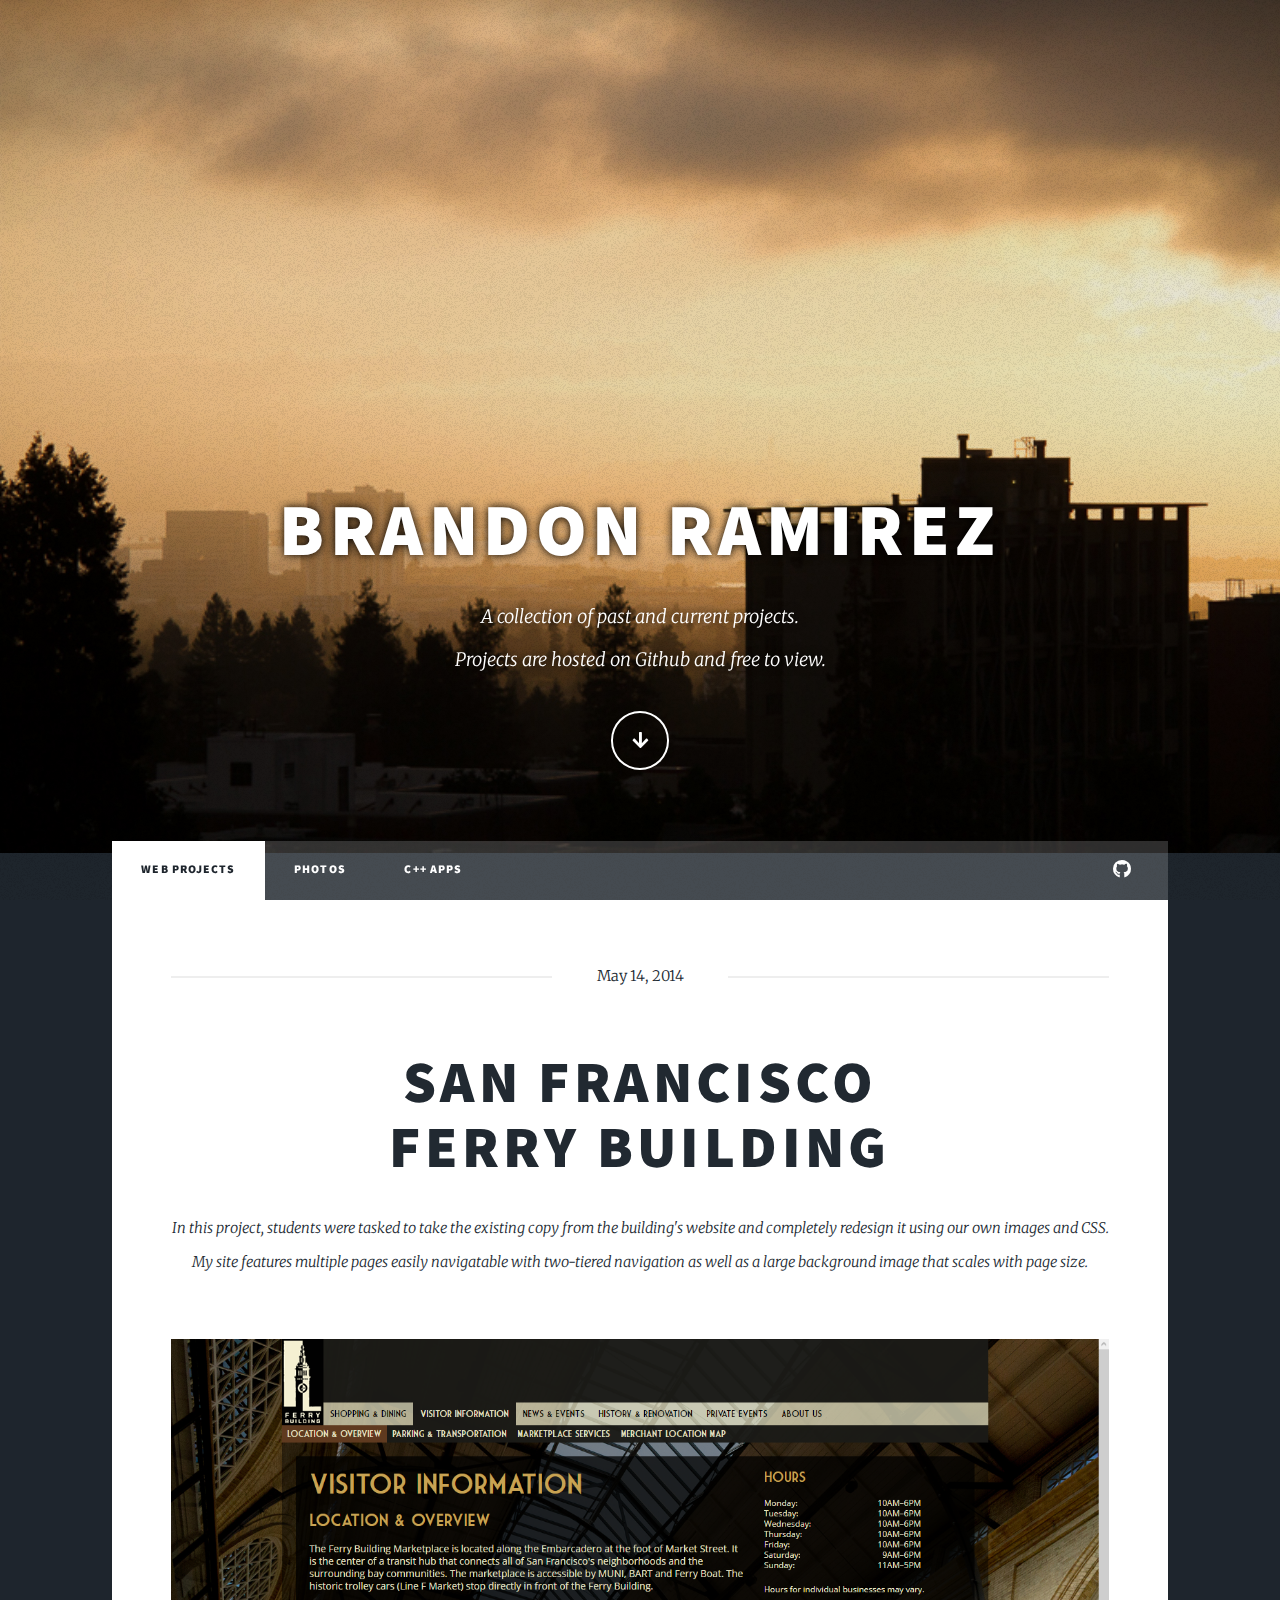
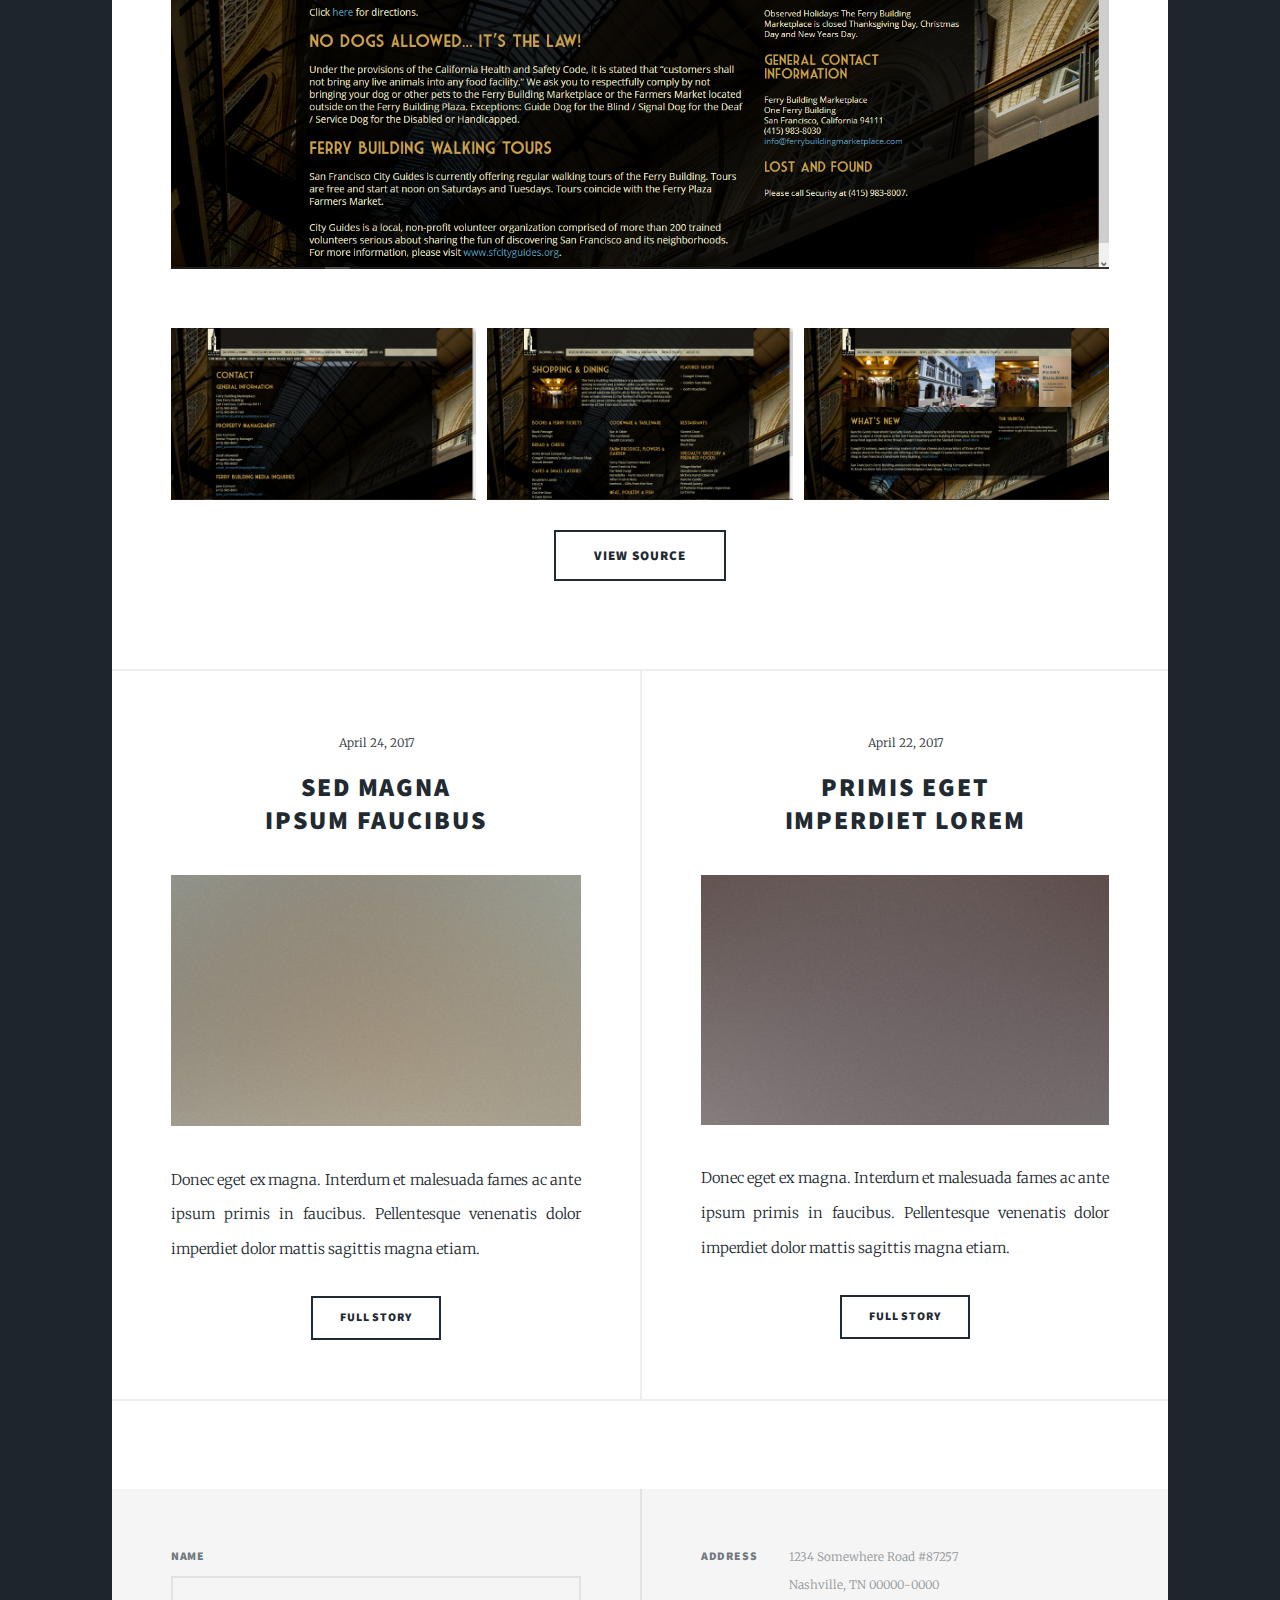
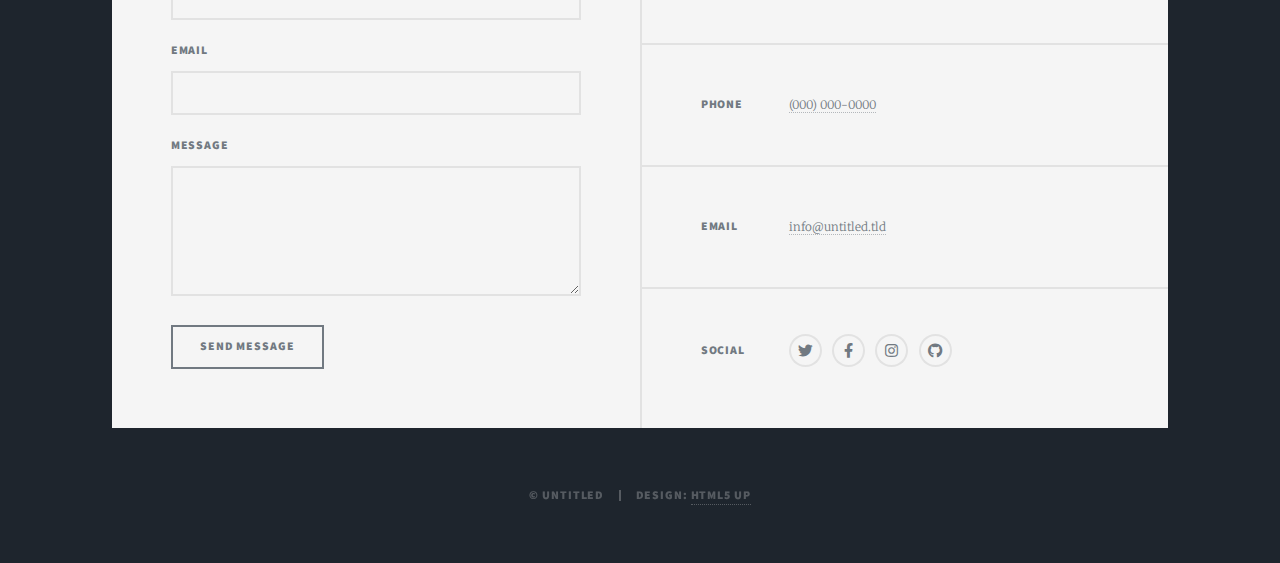
==== commit 099e6a16: "Made a lot of progress across all 3 pages of site, added image gallery, and linked to newly created " ====
--- a/index.html
+++ b/index.html
@@ -6,7 +6,7 @@
 -->
 <html>
 	<head>
-		<title>Massively by HTML5 UP</title>
+		<title>Portfolio - Brandon Ramirez</title>
 		<meta charset="utf-8" />
 		<meta name="viewport" content="width=device-width, initial-scale=1, user-scalable=no" />
 		<link rel="stylesheet" href="assets/css/main.css" />
@@ -19,10 +19,11 @@
 
 				<!-- Intro -->
 					<div id="intro">
-						<h1>This is<br />
-						Massively</h1>
-						<p>A free, fully responsive HTML5 + CSS3 site template designed by <a href="https://twitter.com/ajlkn">@ajlkn</a> for <a href="https://html5up.net">HTML5 UP</a><br />
-						and released for free under the <a href="https://html5up.net/license">Creative Commons license</a>.</p>
+						<h1>Brandon Ramirez</h1>
+						<p>
+							A collection of past and current projects.<br />
+							Projects are hosted on Github and free to view.
+						</p>
 						<ul class="actions">
 							<li><a href="#header" class="button icon solid solo fa-arrow-down scrolly">Continue</a></li>
 						</ul>
@@ -30,21 +31,18 @@
 
 				<!-- Header -->
 					<header id="header">
-						<a href="index.html" class="logo">Massively</a>
+						<a href="index.html" class="logo">Portfolio</a>
 					</header>
 
 				<!-- Nav -->
 					<nav id="nav">
 						<ul class="links">
-							<li class="active"><a href="index.html">This is Massively</a></li>
-							<li><a href="generic.html">Generic Page</a></li>
-							<li><a href="elements.html">Elements Reference</a></li>
+							<li class="active"><a href="index.html">Web Projects</a></li>
+							<li><a href="photos.html">Photos</a></li>
+							<li><a href="cpp_apps.html">C++ Apps</a></li>
 						</ul>
 						<ul class="icons">
-							<li><a href="#" class="icon brands fa-twitter"><span class="label">Twitter</span></a></li>
-							<li><a href="#" class="icon brands fa-facebook-f"><span class="label">Facebook</span></a></li>
-							<li><a href="#" class="icon brands fa-instagram"><span class="label">Instagram</span></a></li>
-							<li><a href="#" class="icon brands fa-github"><span class="label">GitHub</span></a></li>
+							<li><a href="https://github.com/toendthepeace" class="icon brands fa-github"><span class="label">GitHub</span></a></li>
 						</ul>
 					</nav>
 
@@ -54,16 +52,25 @@
 						<!-- Featured Post -->
 							<article class="post featured">
 								<header class="major">
-									<span class="date">April 25, 2017</span>
-									<h2><a href="#">And this is a<br />
-									massive headline</a></h2>
-									<p>Aenean ornare velit lacus varius enim ullamcorper proin aliquam<br />
-									facilisis ante sed etiam magna interdum congue. Lorem ipsum dolor<br />
-									amet nullam sed etiam veroeros.</p>
+									<span class="date">May 14, 2014</span>
+									<h2><a href="#">
+										San Francisco<br />
+										Ferry Building
+									</a></h2>
+									<p>
+										In this project, students were tasked to take the existing copy from the building's website and completely redesign it using our own images and CSS. My site features multiple pages easily navigatable with two-tiered navigation as well as a large background image that scales with page size.
+									</p>
 								</header>
-								<a href="#" class="image main"><img src="images/pic01.jpg" alt="" /></a>
+								<a href="#" class="image main"><img src="images/web/ferry/info.png" alt="" /></a>
+								<div class="box alt">
+									<div class="row gtr-50 gtr-uniform">
+										<div class="col-4"><span class="image fit"><img src="images/web/ferry/contact.png" alt=""></span></div>
+										<div class="col-4"><span class="image fit"><img src="images/web/ferry/dining.PNG" alt=""></span></div>
+										<div class="col-4"><span class="image fit"><img src="images/web/ferry/home.png" alt=""></span></div>
+									</div>
+								</div>
 								<ul class="actions special">
-									<li><a href="#" class="button large">Full Story</a></li>
+									<li><a href="https://github.com/ToEndThePeace/ferrybuilding" class="button large">View Source</a></li>
 								</ul>
 							</article>
 
@@ -93,69 +100,10 @@
 										<li><a href="#" class="button">Full Story</a></li>
 									</ul>
 								</article>
-								<article>
-									<header>
-										<span class="date">April 18, 2017</span>
-										<h2><a href="#">Ante mattis<br />
-										interdum dolor</a></h2>
-									</header>
-									<a href="#" class="image fit"><img src="images/pic04.jpg" alt="" /></a>
-									<p>Donec eget ex magna. Interdum et malesuada fames ac ante ipsum primis in faucibus. Pellentesque venenatis dolor imperdiet dolor mattis sagittis magna etiam.</p>
-									<ul class="actions special">
-										<li><a href="#" class="button">Full Story</a></li>
-									</ul>
-								</article>
-								<article>
-									<header>
-										<span class="date">April 14, 2017</span>
-										<h2><a href="#">Tempus sed<br />
-										nulla imperdiet</a></h2>
-									</header>
-									<a href="#" class="image fit"><img src="images/pic05.jpg" alt="" /></a>
-									<p>Donec eget ex magna. Interdum et malesuada fames ac ante ipsum primis in faucibus. Pellentesque venenatis dolor imperdiet dolor mattis sagittis magna etiam.</p>
-									<ul class="actions special">
-										<li><a href="#" class="button">Full Story</a></li>
-									</ul>
-								</article>
-								<article>
-									<header>
-										<span class="date">April 11, 2017</span>
-										<h2><a href="#">Odio magna<br />
-										sed consectetur</a></h2>
-									</header>
-									<a href="#" class="image fit"><img src="images/pic06.jpg" alt="" /></a>
-									<p>Donec eget ex magna. Interdum et malesuada fames ac ante ipsum primis in faucibus. Pellentesque venenatis dolor imperdiet dolor mattis sagittis magna etiam.</p>
-									<ul class="actions special">
-										<li><a href="#" class="button">Full Story</a></li>
-									</ul>
-								</article>
-								<article>
-									<header>
-										<span class="date">April 7, 2017</span>
-										<h2><a href="#">Augue lorem<br />
-										primis vestibulum</a></h2>
-									</header>
-									<a href="#" class="image fit"><img src="images/pic07.jpg" alt="" /></a>
-									<p>Donec eget ex magna. Interdum et malesuada fames ac ante ipsum primis in faucibus. Pellentesque venenatis dolor imperdiet dolor mattis sagittis magna etiam.</p>
-									<ul class="actions special">
-										<li><a href="#" class="button">Full Story</a></li>
-									</ul>
-								</article>
 							</section>
 
 						<!-- Footer -->
 							<footer>
-								<div class="pagination">
-									<!--<a href="#" class="previous">Prev</a>-->
-									<a href="#" class="page active">1</a>
-									<a href="#" class="page">2</a>
-									<a href="#" class="page">3</a>
-									<span class="extra">&hellip;</span>
-									<a href="#" class="page">8</a>
-									<a href="#" class="page">9</a>
-									<a href="#" class="page">10</a>
-									<a href="#" class="next">Next</a>
-								</div>
 							</footer>
 
 					</div>
--- a/assets/css/main.css
+++ b/assets/css/main.css
@@ -1,33 +1,25 @@
+/* #region  Theme CSS */
+
 @import url(fontawesome-all.min.css);
 @import url("https://fonts.googleapis.com/css?family=Merriweather:300,700,300italic,700italic|Source+Sans+Pro:900");
-
 /*
 	Massively by HTML5 UP
 	html5up.net | @ajlkn
 	Free for personal and commercial use under the CCA 3.0 license (html5up.net/license)
 */
 
-html, body, div, span, applet, object,
-iframe, h1, h2, h3, h4, h5, h6, p, blockquote,
-pre, a, abbr, acronym, address, big, cite,
-code, del, dfn, em, img, ins, kbd, q, s, samp,
-small, strike, strong, sub, sup, tt, var, b,
-u, i, center, dl, dt, dd, ol, ul, li, fieldset,
-form, label, legend, table, caption, tbody,
-tfoot, thead, tr, th, td, article, aside,
-canvas, details, embed, figure, figcaption,
-footer, header, hgroup, menu, nav, output, ruby,
-section, summary, time, mark, audio, video {
+html, body, div, span, applet, object, iframe, h1, h2, h3, h4, h5, h6, p, blockquote, pre, a, abbr, acronym, address, big, cite, code, del, dfn, em, img, ins, kbd, q, s, samp, small, strike, strong, sub, sup, tt, var, b, u, i, center, dl, dt, dd, ol, ul, li, fieldset, form, label, legend, table, caption, tbody, tfoot, thead, tr, th, td, article, aside, canvas, details, embed, figure, figcaption, footer, header, hgroup, menu, nav, output, ruby, section, summary, time, mark, audio, video {
 	margin: 0;
 	padding: 0;
 	border: 0;
 	font-size: 100%;
 	font: inherit;
-	vertical-align: baseline;}
-
-article, aside, details, figcaption, figure,
-footer, header, hgroup, menu, nav, section {
-	display: block;}
+	vertical-align: baseline;
+}
+
+article, aside, details, figcaption, figure, footer, header, hgroup, menu, nav, section {
+	display: block;
+}
 
 body {
 	line-height: 1;
@@ -41,10 +33,10 @@
 	quotes: none;
 }
 
-	blockquote:before, blockquote:after, q:before, q:after {
-		content: '';
-		content: none;
-	}
+blockquote:before, blockquote:after, q:before, q:after {
+	content: '';
+	content: none;
+}
 
 table {
 	border-collapse: collapse;
@@ -74,4616 +66,4008 @@
 
 /* Basic */
 
-	@-ms-viewport {
-		width: device-width;
-	}
-
-	body {
-		-ms-overflow-style: scrollbar;
-	}
-
-	@media screen and (max-width: 480px) {
-
-		html, body {
-			min-width: 320px;
-		}
-
-	}
-
+@-ms-viewport {
+	width: device-width;
+}
+
+body {
+	-ms-overflow-style: scrollbar;
+}
+
+@media screen and (max-width: 480px) {
+	html, body {
+		min-width: 320px;
+	}
+}
+
+html {
+	box-sizing: border-box;
+}
+
+*, *:before, *:after {
+	box-sizing: inherit;
+}
+
+body {
+	background-color: #1e252d;
+}
+
+body.is-preload *, body.is-preload *:before, body.is-preload *:after {
+	-moz-animation: none !important;
+	-webkit-animation: none !important;
+	-ms-animation: none !important;
+	animation: none !important;
+	-moz-transition: none !important;
+	-webkit-transition: none !important;
+	-ms-transition: none !important;
+	transition: none !important;
+}
+
+/* Type */
+
+html {
+	font-size: 16pt;
+}
+
+@media screen and (max-width: 1680px) {
 	html {
-		box-sizing: border-box;
-	}
-
-	*, *:before, *:after {
-		box-sizing: inherit;
-	}
-
-	body {
-		background-color: #1e252d;
-	}
-
-		body.is-preload *, body.is-preload *:before, body.is-preload *:after {
-			-moz-animation: none !important;
-			-webkit-animation: none !important;
-			-ms-animation: none !important;
-			animation: none !important;
-			-moz-transition: none !important;
-			-webkit-transition: none !important;
-			-ms-transition: none !important;
-			transition: none !important;
-		}
-
-/* Type */
-
+		font-size: 12pt;
+	}
+}
+
+@media screen and (max-width: 1280px) {
 	html {
-		font-size: 16pt;
-	}
-
-		@media screen and (max-width: 1680px) {
-
-			html {
-				font-size: 12pt;
-			}
-
-		}
-
-		@media screen and (max-width: 1280px) {
-
-			html {
-				font-size: 11pt;
-			}
-
-		}
-
-		@media screen and (max-width: 360px) {
-
-			html {
-				font-size: 10pt;
-			}
-
-		}
-
-	body {
-		color: #212931;
-	}
-
-	body, input, select, textarea {
-		font-family: "Merriweather", Georgia, serif;
-		font-weight: 300;
-		font-size: 1rem;
-		line-height: 2.375;
-	}
-
-	a {
-		-moz-transition: color 0.2s ease-in-out, background-color 0.2s ease-in-out, border-color 0.2s ease-in-out, box-shadow 0.2s ease-in-out;
-		-webkit-transition: color 0.2s ease-in-out, background-color 0.2s ease-in-out, border-color 0.2s ease-in-out, box-shadow 0.2s ease-in-out;
-		-ms-transition: color 0.2s ease-in-out, background-color 0.2s ease-in-out, border-color 0.2s ease-in-out, box-shadow 0.2s ease-in-out;
-		transition: color 0.2s ease-in-out, background-color 0.2s ease-in-out, border-color 0.2s ease-in-out, box-shadow 0.2s ease-in-out;
-		border-bottom: dotted 1px;
-		text-decoration: none;
-	}
-
-		a:hover {
-			border-bottom-color: transparent;
-		}
-
-	strong, b {
-		font-weight: 600;
-	}
-
-	em, i {
-		font-style: italic;
-	}
-
-	p {
-		text-align: justify;
-		margin: 0 0 2rem 0;
-	}
-
-	h1, h2, h3, h4, h5, h6 {
-		font-family: "Source Sans Pro", Helvetica, sans-serif;
-		font-weight: 900;
-		line-height: 1.5;
-		letter-spacing: 0.075em;
-		text-transform: uppercase;
-		margin: 0 0 1rem 0;
-	}
-
-		h1 a, h2 a, h3 a, h4 a, h5 a, h6 a {
-			border-bottom: 0;
-			color: inherit;
-			text-decoration: none;
-		}
-
-	h1 {
-		font-size: 4rem;
-		line-height: 1.1;
-		margin: 0 0 2rem 0;
-	}
-
-	h2 {
-		font-size: 1.75rem;
-		line-height: 1.3;
-		margin: 0 0 1.5rem 0;
-	}
-
-	h3 {
-		font-size: 1.25rem;
-		margin: 0 0 1.5rem 0;
-	}
-
-	h4 {
-		font-size: 1rem;
-	}
-
-	h5 {
-		font-size: 0.9rem;
-	}
-
-	h6 {
-		font-size: 0.8rem;
-	}
-
-	sub {
-		font-size: 0.8rem;
-		position: relative;
-		top: 0.5rem;
-	}
-
-	sup {
-		font-size: 0.8rem;
-		position: relative;
-		top: -0.5rem;
-	}
-
-	blockquote {
-		border-left: solid 4px;
-		font-style: italic;
-		margin: 0 0 2rem 0;
-		padding: 0.5rem 0 0.5rem 2rem;
-	}
-
-	code {
-		border: solid 2px;
-		font-family: "Courier New", monospace;
-		font-size: 0.9rem;
-		margin: 0 0.25rem;
-		padding: 0.25rem 0.65rem;
-	}
-
-	pre {
-		-webkit-overflow-scrolling: touch;
-		font-family: "Courier New", monospace;
-		font-size: 0.9rem;
-		margin: 0 0 2rem 0;
-	}
-
-		pre code {
-			display: block;
-			line-height: 1.75;
-			padding: 1rem 1.5rem;
-			overflow-x: auto;
-		}
-
-	hr {
-		border: 0;
-		border-bottom: solid 2px;
-		margin: 3rem 0;
-	}
-
-		hr.major {
-			margin: 5rem 0;
-		}
-
-	.align-left {
-		text-align: left;
-	}
-
-	.align-center {
-		text-align: center;
-	}
-
-	.align-right {
-		text-align: right;
-	}
-
-	input, select, textarea {
-		color: #212931;
-	}
-
-	a {
-		color: #212931;
-		border-bottom-color: rgba(33, 41, 49, 0.5);
-	}
-
-		a:hover {
-			border-bottom-color: transparent;
-			color: #18bfef !important;
-		}
-
-	strong, b {
-		color: #212931;
-	}
-
-	h1, h2, h3, h4, h5, h6 {
-		color: #212931;
-	}
-
-	blockquote {
-		border-left-color: #eeeeee;
-	}
-
-	code {
-		background: rgba(220, 220, 220, 0.25);
-		border-color: #eeeeee;
-	}
-
-	hr {
-		border-bottom-color: #eeeeee;
-	}
+		font-size: 11pt;
+	}
+}
+
+@media screen and (max-width: 360px) {
+	html {
+		font-size: 10pt;
+	}
+}
+
+body {
+	color: #212931;
+}
+
+body, input, select, textarea {
+	font-family: "Merriweather", Georgia, serif;
+	font-weight: 300;
+	font-size: 1rem;
+	line-height: 2.375;
+}
+
+a {
+	-moz-transition: color 0.2s ease-in-out, background-color 0.2s ease-in-out, border-color 0.2s ease-in-out, box-shadow 0.2s ease-in-out;
+	-webkit-transition: color 0.2s ease-in-out, background-color 0.2s ease-in-out, border-color 0.2s ease-in-out, box-shadow 0.2s ease-in-out;
+	-ms-transition: color 0.2s ease-in-out, background-color 0.2s ease-in-out, border-color 0.2s ease-in-out, box-shadow 0.2s ease-in-out;
+	transition: color 0.2s ease-in-out, background-color 0.2s ease-in-out, border-color 0.2s ease-in-out, box-shadow 0.2s ease-in-out;
+	border-bottom: dotted 1px;
+	text-decoration: none;
+}
+
+a:hover {
+	border-bottom-color: transparent;
+}
+
+strong, b {
+	font-weight: 600;
+}
+
+em, i {
+	font-style: italic;
+}
+
+p {
+	text-align: justify;
+	margin: 0 0 2rem 0;
+}
+
+h1, h2, h3, h4, h5, h6 {
+	font-family: "Source Sans Pro", Helvetica, sans-serif;
+	font-weight: 900;
+	line-height: 1.5;
+	letter-spacing: 0.075em;
+	text-transform: uppercase;
+	margin: 0 0 1rem 0;
+}
+
+h1 a, h2 a, h3 a, h4 a, h5 a, h6 a {
+	border-bottom: 0;
+	color: inherit;
+	text-decoration: none;
+}
+
+h1 {
+	font-size: 4rem;
+	line-height: 1.1;
+	margin: 0 0 2rem 0;
+}
+
+h2 {
+	font-size: 1.75rem;
+	line-height: 1.3;
+	margin: 0 0 1.5rem 0;
+}
+
+h3 {
+	font-size: 1.25rem;
+	margin: 0 0 1.5rem 0;
+}
+
+h4 {
+	font-size: 1rem;
+}
+
+h5 {
+	font-size: 0.9rem;
+}
+
+h6 {
+	font-size: 0.8rem;
+}
+
+sub {
+	font-size: 0.8rem;
+	position: relative;
+	top: 0.5rem;
+}
+
+sup {
+	font-size: 0.8rem;
+	position: relative;
+	top: -0.5rem;
+}
+
+blockquote {
+	border-left: solid 4px;
+	font-style: italic;
+	margin: 0 0 2rem 0;
+	padding: 0.5rem 0 0.5rem 2rem;
+}
+
+code {
+	border: solid 2px;
+	font-family: "Courier New", monospace;
+	font-size: 0.9rem;
+	margin: 0 0.25rem;
+	padding: 0.25rem 0.65rem;
+}
+
+pre {
+	-webkit-overflow-scrolling: touch;
+	font-family: "Courier New", monospace;
+	font-size: 0.9rem;
+	margin: 0 0 2rem 0;
+}
+
+pre code {
+	display: block;
+	line-height: 1.75;
+	padding: 1rem 1.5rem;
+	overflow-x: auto;
+}
+
+hr {
+	border: 0;
+	border-bottom: solid 2px;
+	margin: 3rem 0;
+}
+
+hr.major {
+	margin: 5rem 0;
+}
+
+.align-left {
+	text-align: left;
+}
+
+.align-center {
+	text-align: center;
+}
+
+.align-right {
+	text-align: right;
+}
+
+input, select, textarea {
+	color: #212931;
+}
+
+a {
+	color: #212931;
+	border-bottom-color: rgba(33, 41, 49, 0.5);
+}
+
+a:hover {
+	border-bottom-color: transparent;
+	color: #18bfef !important;
+}
+
+strong, b {
+	color: #212931;
+}
+
+h1, h2, h3, h4, h5, h6 {
+	color: #212931;
+}
+
+blockquote {
+	border-left-color: #eeeeee;
+}
+
+code {
+	background: rgba(220, 220, 220, 0.25);
+	border-color: #eeeeee;
+}
+
+hr {
+	border-bottom-color: #eeeeee;
+}
 
 /* Row */
 
+.row {
+	display: flex;
+	flex-wrap: wrap;
+	box-sizing: border-box;
+	align-items: stretch;
+}
+
+.row>* {
+	box-sizing: border-box;
+}
+
+.row.gtr-uniform>*> :last-child {
+	margin-bottom: 0;
+}
+
+.row.aln-left {
+	justify-content: flex-start;
+}
+
+.row.aln-center {
+	justify-content: center;
+}
+
+.row.aln-right {
+	justify-content: flex-end;
+}
+
+.row.aln-top {
+	align-items: flex-start;
+}
+
+.row.aln-middle {
+	align-items: center;
+}
+
+.row.aln-bottom {
+	align-items: flex-end;
+}
+
+.row>.imp {
+	order: -1;
+}
+
+.row>.col-1 {
+	width: 8.33333%;
+}
+
+.row>.off-1 {
+	margin-left: 8.33333%;
+}
+
+.row>.col-2 {
+	width: 16.66667%;
+}
+
+.row>.off-2 {
+	margin-left: 16.66667%;
+}
+
+.row>.col-3 {
+	width: 25%;
+}
+
+.row>.off-3 {
+	margin-left: 25%;
+}
+
+.row>.col-4 {
+	width: 33.33333%;
+}
+
+.row>.off-4 {
+	margin-left: 33.33333%;
+}
+
+.row>.col-5 {
+	width: 41.66667%;
+}
+
+.row>.off-5 {
+	margin-left: 41.66667%;
+}
+
+.row>.col-6 {
+	width: 50%;
+}
+
+.row>.off-6 {
+	margin-left: 50%;
+}
+
+.row>.col-7 {
+	width: 58.33333%;
+}
+
+.row>.off-7 {
+	margin-left: 58.33333%;
+}
+
+.row>.col-8 {
+	width: 66.66667%;
+}
+
+.row>.off-8 {
+	margin-left: 66.66667%;
+}
+
+.row>.col-9 {
+	width: 75%;
+}
+
+.row>.off-9 {
+	margin-left: 75%;
+}
+
+.row>.col-10 {
+	width: 83.33333%;
+}
+
+.row>.off-10 {
+	margin-left: 83.33333%;
+}
+
+.row>.col-11 {
+	width: 91.66667%;
+}
+
+.row>.off-11 {
+	margin-left: 91.66667%;
+}
+
+.row>.col-12 {
+	width: 100%;
+}
+
+.row>.off-12 {
+	margin-left: 100%;
+}
+
+.row.gtr-0 {
+	margin-top: 0;
+	margin-left: 0rem;
+}
+
+.row.gtr-0>* {
+	padding: 0 0 0 0rem;
+}
+
+.row.gtr-0.gtr-uniform {
+	margin-top: 0rem;
+}
+
+.row.gtr-0.gtr-uniform>* {
+	padding-top: 0rem;
+}
+
+.row.gtr-25 {
+	margin-top: 0;
+	margin-left: -0.375rem;
+}
+
+.row.gtr-25>* {
+	padding: 0 0 0 0.375rem;
+}
+
+.row.gtr-25.gtr-uniform {
+	margin-top: -0.375rem;
+}
+
+.row.gtr-25.gtr-uniform>* {
+	padding-top: 0.375rem;
+}
+
+.row.gtr-50 {
+	margin-top: 0;
+	margin-left: -0.75rem;
+}
+
+.row.gtr-50>* {
+	padding: 0 0 0 0.75rem;
+}
+
+.row.gtr-50.gtr-uniform {
+	margin-top: -0.75rem;
+}
+
+.row.gtr-50.gtr-uniform>* {
+	padding-top: 0.75rem;
+}
+
+.row {
+	margin-top: 0;
+	margin-left: -1.5rem;
+}
+
+.row>* {
+	padding: 0 0 0 1.5rem;
+}
+
+.row.gtr-uniform {
+	margin-top: -1.5rem;
+}
+
+.row.gtr-uniform>* {
+	padding-top: 1.5rem;
+}
+
+.row.gtr-150 {
+	margin-top: 0;
+	margin-left: -2.25rem;
+}
+
+.row.gtr-150>* {
+	padding: 0 0 0 2.25rem;
+}
+
+.row.gtr-150.gtr-uniform {
+	margin-top: -2.25rem;
+}
+
+.row.gtr-150.gtr-uniform>* {
+	padding-top: 2.25rem;
+}
+
+.row.gtr-200 {
+	margin-top: 0;
+	margin-left: -3rem;
+}
+
+.row.gtr-200>* {
+	padding: 0 0 0 3rem;
+}
+
+.row.gtr-200.gtr-uniform {
+	margin-top: -3rem;
+}
+
+.row.gtr-200.gtr-uniform>* {
+	padding-top: 3rem;
+}
+
+@media screen and (max-width: 1680px) {
 	.row {
 		display: flex;
 		flex-wrap: wrap;
 		box-sizing: border-box;
 		align-items: stretch;
 	}
-
-		.row > * {
-			box-sizing: border-box;
-		}
-
-		.row.gtr-uniform > * > :last-child {
-			margin-bottom: 0;
-		}
-
-		.row.aln-left {
-			justify-content: flex-start;
-		}
-
-		.row.aln-center {
-			justify-content: center;
-		}
-
-		.row.aln-right {
-			justify-content: flex-end;
-		}
-
-		.row.aln-top {
-			align-items: flex-start;
-		}
-
-		.row.aln-middle {
-			align-items: center;
-		}
-
-		.row.aln-bottom {
-			align-items: flex-end;
-		}
-
-		.row > .imp {
-			order: -1;
-		}
-
-		.row > .col-1 {
-			width: 8.33333%;
-		}
-
-		.row > .off-1 {
-			margin-left: 8.33333%;
-		}
-
-		.row > .col-2 {
-			width: 16.66667%;
-		}
-
-		.row > .off-2 {
-			margin-left: 16.66667%;
-		}
-
-		.row > .col-3 {
-			width: 25%;
-		}
-
-		.row > .off-3 {
-			margin-left: 25%;
-		}
-
-		.row > .col-4 {
-			width: 33.33333%;
-		}
-
-		.row > .off-4 {
-			margin-left: 33.33333%;
-		}
-
-		.row > .col-5 {
-			width: 41.66667%;
-		}
-
-		.row > .off-5 {
-			margin-left: 41.66667%;
-		}
-
-		.row > .col-6 {
-			width: 50%;
-		}
-
-		.row > .off-6 {
-			margin-left: 50%;
-		}
-
-		.row > .col-7 {
-			width: 58.33333%;
-		}
-
-		.row > .off-7 {
-			margin-left: 58.33333%;
-		}
-
-		.row > .col-8 {
-			width: 66.66667%;
-		}
-
-		.row > .off-8 {
-			margin-left: 66.66667%;
-		}
-
-		.row > .col-9 {
-			width: 75%;
-		}
-
-		.row > .off-9 {
-			margin-left: 75%;
-		}
-
-		.row > .col-10 {
-			width: 83.33333%;
-		}
-
-		.row > .off-10 {
-			margin-left: 83.33333%;
-		}
-
-		.row > .col-11 {
-			width: 91.66667%;
-		}
-
-		.row > .off-11 {
-			margin-left: 91.66667%;
-		}
-
-		.row > .col-12 {
-			width: 100%;
-		}
-
-		.row > .off-12 {
-			margin-left: 100%;
-		}
-
-		.row.gtr-0 {
-			margin-top: 0;
-			margin-left: 0rem;
-		}
-
-			.row.gtr-0 > * {
-				padding: 0 0 0 0rem;
-			}
-
-			.row.gtr-0.gtr-uniform {
-				margin-top: 0rem;
-			}
-
-				.row.gtr-0.gtr-uniform > * {
-					padding-top: 0rem;
-				}
-
-		.row.gtr-25 {
-			margin-top: 0;
-			margin-left: -0.375rem;
-		}
-
-			.row.gtr-25 > * {
-				padding: 0 0 0 0.375rem;
-			}
-
-			.row.gtr-25.gtr-uniform {
-				margin-top: -0.375rem;
-			}
-
-				.row.gtr-25.gtr-uniform > * {
-					padding-top: 0.375rem;
-				}
-
-		.row.gtr-50 {
-			margin-top: 0;
-			margin-left: -0.75rem;
-		}
-
-			.row.gtr-50 > * {
-				padding: 0 0 0 0.75rem;
-			}
-
-			.row.gtr-50.gtr-uniform {
-				margin-top: -0.75rem;
-			}
-
-				.row.gtr-50.gtr-uniform > * {
-					padding-top: 0.75rem;
-				}
-
-		.row {
-			margin-top: 0;
-			margin-left: -1.5rem;
-		}
-
-			.row > * {
-				padding: 0 0 0 1.5rem;
-			}
-
-			.row.gtr-uniform {
-				margin-top: -1.5rem;
-			}
-
-				.row.gtr-uniform > * {
-					padding-top: 1.5rem;
-				}
-
-		.row.gtr-150 {
-			margin-top: 0;
-			margin-left: -2.25rem;
-		}
-
-			.row.gtr-150 > * {
-				padding: 0 0 0 2.25rem;
-			}
-
-			.row.gtr-150.gtr-uniform {
-				margin-top: -2.25rem;
-			}
-
-				.row.gtr-150.gtr-uniform > * {
-					padding-top: 2.25rem;
-				}
-
-		.row.gtr-200 {
-			margin-top: 0;
-			margin-left: -3rem;
-		}
-
-			.row.gtr-200 > * {
-				padding: 0 0 0 3rem;
-			}
-
-			.row.gtr-200.gtr-uniform {
-				margin-top: -3rem;
-			}
-
-				.row.gtr-200.gtr-uniform > * {
-					padding-top: 3rem;
-				}
-
-		@media screen and (max-width: 1680px) {
-
-			.row {
-				display: flex;
-				flex-wrap: wrap;
-				box-sizing: border-box;
-				align-items: stretch;
-			}
-
-				.row > * {
-					box-sizing: border-box;
-				}
-
-				.row.gtr-uniform > * > :last-child {
-					margin-bottom: 0;
-				}
-
-				.row.aln-left {
-					justify-content: flex-start;
-				}
-
-				.row.aln-center {
-					justify-content: center;
-				}
-
-				.row.aln-right {
-					justify-content: flex-end;
-				}
-
-				.row.aln-top {
-					align-items: flex-start;
-				}
-
-				.row.aln-middle {
-					align-items: center;
-				}
-
-				.row.aln-bottom {
-					align-items: flex-end;
-				}
-
-				.row > .imp-xlarge {
-					order: -1;
-				}
-
-				.row > .col-1-xlarge {
-					width: 8.33333%;
-				}
-
-				.row > .off-1-xlarge {
-					margin-left: 8.33333%;
-				}
-
-				.row > .col-2-xlarge {
-					width: 16.66667%;
-				}
-
-				.row > .off-2-xlarge {
-					margin-left: 16.66667%;
-				}
-
-				.row > .col-3-xlarge {
-					width: 25%;
-				}
-
-				.row > .off-3-xlarge {
-					margin-left: 25%;
-				}
-
-				.row > .col-4-xlarge {
-					width: 33.33333%;
-				}
-
-				.row > .off-4-xlarge {
-					margin-left: 33.33333%;
-				}
-
-				.row > .col-5-xlarge {
-					width: 41.66667%;
-				}
-
-				.row > .off-5-xlarge {
-					margin-left: 41.66667%;
-				}
-
-				.row > .col-6-xlarge {
-					width: 50%;
-				}
-
-				.row > .off-6-xlarge {
-					margin-left: 50%;
-				}
-
-				.row > .col-7-xlarge {
-					width: 58.33333%;
-				}
-
-				.row > .off-7-xlarge {
-					margin-left: 58.33333%;
-				}
-
-				.row > .col-8-xlarge {
-					width: 66.66667%;
-				}
-
-				.row > .off-8-xlarge {
-					margin-left: 66.66667%;
-				}
-
-				.row > .col-9-xlarge {
-					width: 75%;
-				}
-
-				.row > .off-9-xlarge {
-					margin-left: 75%;
-				}
-
-				.row > .col-10-xlarge {
-					width: 83.33333%;
-				}
-
-				.row > .off-10-xlarge {
-					margin-left: 83.33333%;
-				}
-
-				.row > .col-11-xlarge {
-					width: 91.66667%;
-				}
-
-				.row > .off-11-xlarge {
-					margin-left: 91.66667%;
-				}
-
-				.row > .col-12-xlarge {
-					width: 100%;
-				}
-
-				.row > .off-12-xlarge {
-					margin-left: 100%;
-				}
-
-				.row.gtr-0 {
-					margin-top: 0;
-					margin-left: 0rem;
-				}
-
-					.row.gtr-0 > * {
-						padding: 0 0 0 0rem;
-					}
-
-					.row.gtr-0.gtr-uniform {
-						margin-top: 0rem;
-					}
-
-						.row.gtr-0.gtr-uniform > * {
-							padding-top: 0rem;
-						}
-
-				.row.gtr-25 {
-					margin-top: 0;
-					margin-left: -0.375rem;
-				}
-
-					.row.gtr-25 > * {
-						padding: 0 0 0 0.375rem;
-					}
-
-					.row.gtr-25.gtr-uniform {
-						margin-top: -0.375rem;
-					}
-
-						.row.gtr-25.gtr-uniform > * {
-							padding-top: 0.375rem;
-						}
-
-				.row.gtr-50 {
-					margin-top: 0;
-					margin-left: -0.75rem;
-				}
-
-					.row.gtr-50 > * {
-						padding: 0 0 0 0.75rem;
-					}
-
-					.row.gtr-50.gtr-uniform {
-						margin-top: -0.75rem;
-					}
-
-						.row.gtr-50.gtr-uniform > * {
-							padding-top: 0.75rem;
-						}
-
-				.row {
-					margin-top: 0;
-					margin-left: -1.5rem;
-				}
-
-					.row > * {
-						padding: 0 0 0 1.5rem;
-					}
-
-					.row.gtr-uniform {
-						margin-top: -1.5rem;
-					}
-
-						.row.gtr-uniform > * {
-							padding-top: 1.5rem;
-						}
-
-				.row.gtr-150 {
-					margin-top: 0;
-					margin-left: -2.25rem;
-				}
-
-					.row.gtr-150 > * {
-						padding: 0 0 0 2.25rem;
-					}
-
-					.row.gtr-150.gtr-uniform {
-						margin-top: -2.25rem;
-					}
-
-						.row.gtr-150.gtr-uniform > * {
-							padding-top: 2.25rem;
-						}
-
-				.row.gtr-200 {
-					margin-top: 0;
-					margin-left: -3rem;
-				}
-
-					.row.gtr-200 > * {
-						padding: 0 0 0 3rem;
-					}
-
-					.row.gtr-200.gtr-uniform {
-						margin-top: -3rem;
-					}
-
-						.row.gtr-200.gtr-uniform > * {
-							padding-top: 3rem;
-						}
-
-		}
-
-		@media screen and (max-width: 1280px) {
-
-			.row {
-				display: flex;
-				flex-wrap: wrap;
-				box-sizing: border-box;
-				align-items: stretch;
-			}
-
-				.row > * {
-					box-sizing: border-box;
-				}
-
-				.row.gtr-uniform > * > :last-child {
-					margin-bottom: 0;
-				}
-
-				.row.aln-left {
-					justify-content: flex-start;
-				}
-
-				.row.aln-center {
-					justify-content: center;
-				}
-
-				.row.aln-right {
-					justify-content: flex-end;
-				}
-
-				.row.aln-top {
-					align-items: flex-start;
-				}
-
-				.row.aln-middle {
-					align-items: center;
-				}
-
-				.row.aln-bottom {
-					align-items: flex-end;
-				}
-
-				.row > .imp-large {
-					order: -1;
-				}
-
-				.row > .col-1-large {
-					width: 8.33333%;
-				}
-
-				.row > .off-1-large {
-					margin-left: 8.33333%;
-				}
-
-				.row > .col-2-large {
-					width: 16.66667%;
-				}
-
-				.row > .off-2-large {
-					margin-left: 16.66667%;
-				}
-
-				.row > .col-3-large {
-					width: 25%;
-				}
-
-				.row > .off-3-large {
-					margin-left: 25%;
-				}
-
-				.row > .col-4-large {
-					width: 33.33333%;
-				}
-
-				.row > .off-4-large {
-					margin-left: 33.33333%;
-				}
-
-				.row > .col-5-large {
-					width: 41.66667%;
-				}
-
-				.row > .off-5-large {
-					margin-left: 41.66667%;
-				}
-
-				.row > .col-6-large {
-					width: 50%;
-				}
-
-				.row > .off-6-large {
-					margin-left: 50%;
-				}
-
-				.row > .col-7-large {
-					width: 58.33333%;
-				}
-
-				.row > .off-7-large {
-					margin-left: 58.33333%;
-				}
-
-				.row > .col-8-large {
-					width: 66.66667%;
-				}
-
-				.row > .off-8-large {
-					margin-left: 66.66667%;
-				}
-
-				.row > .col-9-large {
-					width: 75%;
-				}
-
-				.row > .off-9-large {
-					margin-left: 75%;
-				}
-
-				.row > .col-10-large {
-					width: 83.33333%;
-				}
-
-				.row > .off-10-large {
-					margin-left: 83.33333%;
-				}
-
-				.row > .col-11-large {
-					width: 91.66667%;
-				}
-
-				.row > .off-11-large {
-					margin-left: 91.66667%;
-				}
-
-				.row > .col-12-large {
-					width: 100%;
-				}
-
-				.row > .off-12-large {
-					margin-left: 100%;
-				}
-
-				.row.gtr-0 {
-					margin-top: 0;
-					margin-left: 0rem;
-				}
-
-					.row.gtr-0 > * {
-						padding: 0 0 0 0rem;
-					}
-
-					.row.gtr-0.gtr-uniform {
-						margin-top: 0rem;
-					}
-
-						.row.gtr-0.gtr-uniform > * {
-							padding-top: 0rem;
-						}
-
-				.row.gtr-25 {
-					margin-top: 0;
-					margin-left: -0.375rem;
-				}
-
-					.row.gtr-25 > * {
-						padding: 0 0 0 0.375rem;
-					}
-
-					.row.gtr-25.gtr-uniform {
-						margin-top: -0.375rem;
-					}
-
-						.row.gtr-25.gtr-uniform > * {
-							padding-top: 0.375rem;
-						}
-
-				.row.gtr-50 {
-					margin-top: 0;
-					margin-left: -0.75rem;
-				}
-
-					.row.gtr-50 > * {
-						padding: 0 0 0 0.75rem;
-					}
-
-					.row.gtr-50.gtr-uniform {
-						margin-top: -0.75rem;
-					}
-
-						.row.gtr-50.gtr-uniform > * {
-							padding-top: 0.75rem;
-						}
-
-				.row {
-					margin-top: 0;
-					margin-left: -1.5rem;
-				}
-
-					.row > * {
-						padding: 0 0 0 1.5rem;
-					}
-
-					.row.gtr-uniform {
-						margin-top: -1.5rem;
-					}
-
-						.row.gtr-uniform > * {
-							padding-top: 1.5rem;
-						}
-
-				.row.gtr-150 {
-					margin-top: 0;
-					margin-left: -2.25rem;
-				}
-
-					.row.gtr-150 > * {
-						padding: 0 0 0 2.25rem;
-					}
-
-					.row.gtr-150.gtr-uniform {
-						margin-top: -2.25rem;
-					}
-
-						.row.gtr-150.gtr-uniform > * {
-							padding-top: 2.25rem;
-						}
-
-				.row.gtr-200 {
-					margin-top: 0;
-					margin-left: -3rem;
-				}
-
-					.row.gtr-200 > * {
-						padding: 0 0 0 3rem;
-					}
-
-					.row.gtr-200.gtr-uniform {
-						margin-top: -3rem;
-					}
-
-						.row.gtr-200.gtr-uniform > * {
-							padding-top: 3rem;
-						}
-
-		}
-
-		@media screen and (max-width: 980px) {
-
-			.row {
-				display: flex;
-				flex-wrap: wrap;
-				box-sizing: border-box;
-				align-items: stretch;
-			}
-
-				.row > * {
-					box-sizing: border-box;
-				}
-
-				.row.gtr-uniform > * > :last-child {
-					margin-bottom: 0;
-				}
-
-				.row.aln-left {
-					justify-content: flex-start;
-				}
-
-				.row.aln-center {
-					justify-content: center;
-				}
-
-				.row.aln-right {
-					justify-content: flex-end;
-				}
-
-				.row.aln-top {
-					align-items: flex-start;
-				}
-
-				.row.aln-middle {
-					align-items: center;
-				}
-
-				.row.aln-bottom {
-					align-items: flex-end;
-				}
-
-				.row > .imp-medium {
-					order: -1;
-				}
-
-				.row > .col-1-medium {
-					width: 8.33333%;
-				}
-
-				.row > .off-1-medium {
-					margin-left: 8.33333%;
-				}
-
-				.row > .col-2-medium {
-					width: 16.66667%;
-				}
-
-				.row > .off-2-medium {
-					margin-left: 16.66667%;
-				}
-
-				.row > .col-3-medium {
-					width: 25%;
-				}
-
-				.row > .off-3-medium {
-					margin-left: 25%;
-				}
-
-				.row > .col-4-medium {
-					width: 33.33333%;
-				}
-
-				.row > .off-4-medium {
-					margin-left: 33.33333%;
-				}
-
-				.row > .col-5-medium {
-					width: 41.66667%;
-				}
-
-				.row > .off-5-medium {
-					margin-left: 41.66667%;
-				}
-
-				.row > .col-6-medium {
-					width: 50%;
-				}
-
-				.row > .off-6-medium {
-					margin-left: 50%;
-				}
-
-				.row > .col-7-medium {
-					width: 58.33333%;
-				}
-
-				.row > .off-7-medium {
-					margin-left: 58.33333%;
-				}
-
-				.row > .col-8-medium {
-					width: 66.66667%;
-				}
-
-				.row > .off-8-medium {
-					margin-left: 66.66667%;
-				}
-
-				.row > .col-9-medium {
-					width: 75%;
-				}
-
-				.row > .off-9-medium {
-					margin-left: 75%;
-				}
-
-				.row > .col-10-medium {
-					width: 83.33333%;
-				}
-
-				.row > .off-10-medium {
-					margin-left: 83.33333%;
-				}
-
-				.row > .col-11-medium {
-					width: 91.66667%;
-				}
-
-				.row > .off-11-medium {
-					margin-left: 91.66667%;
-				}
-
-				.row > .col-12-medium {
-					width: 100%;
-				}
-
-				.row > .off-12-medium {
-					margin-left: 100%;
-				}
-
-				.row.gtr-0 {
-					margin-top: 0;
-					margin-left: 0rem;
-				}
-
-					.row.gtr-0 > * {
-						padding: 0 0 0 0rem;
-					}
-
-					.row.gtr-0.gtr-uniform {
-						margin-top: 0rem;
-					}
-
-						.row.gtr-0.gtr-uniform > * {
-							padding-top: 0rem;
-						}
-
-				.row.gtr-25 {
-					margin-top: 0;
-					margin-left: -0.375rem;
-				}
-
-					.row.gtr-25 > * {
-						padding: 0 0 0 0.375rem;
-					}
-
-					.row.gtr-25.gtr-uniform {
-						margin-top: -0.375rem;
-					}
-
-						.row.gtr-25.gtr-uniform > * {
-							padding-top: 0.375rem;
-						}
-
-				.row.gtr-50 {
-					margin-top: 0;
-					margin-left: -0.75rem;
-				}
-
-					.row.gtr-50 > * {
-						padding: 0 0 0 0.75rem;
-					}
-
-					.row.gtr-50.gtr-uniform {
-						margin-top: -0.75rem;
-					}
-
-						.row.gtr-50.gtr-uniform > * {
-							padding-top: 0.75rem;
-						}
-
-				.row {
-					margin-top: 0;
-					margin-left: -1.5rem;
-				}
-
-					.row > * {
-						padding: 0 0 0 1.5rem;
-					}
-
-					.row.gtr-uniform {
-						margin-top: -1.5rem;
-					}
-
-						.row.gtr-uniform > * {
-							padding-top: 1.5rem;
-						}
-
-				.row.gtr-150 {
-					margin-top: 0;
-					margin-left: -2.25rem;
-				}
-
-					.row.gtr-150 > * {
-						padding: 0 0 0 2.25rem;
-					}
-
-					.row.gtr-150.gtr-uniform {
-						margin-top: -2.25rem;
-					}
-
-						.row.gtr-150.gtr-uniform > * {
-							padding-top: 2.25rem;
-						}
-
-				.row.gtr-200 {
-					margin-top: 0;
-					margin-left: -3rem;
-				}
-
-					.row.gtr-200 > * {
-						padding: 0 0 0 3rem;
-					}
-
-					.row.gtr-200.gtr-uniform {
-						margin-top: -3rem;
-					}
-
-						.row.gtr-200.gtr-uniform > * {
-							padding-top: 3rem;
-						}
-
-		}
-
-		@media screen and (max-width: 736px) {
-
-			.row {
-				display: flex;
-				flex-wrap: wrap;
-				box-sizing: border-box;
-				align-items: stretch;
-			}
-
-				.row > * {
-					box-sizing: border-box;
-				}
-
-				.row.gtr-uniform > * > :last-child {
-					margin-bottom: 0;
-				}
-
-				.row.aln-left {
-					justify-content: flex-start;
-				}
-
-				.row.aln-center {
-					justify-content: center;
-				}
-
-				.row.aln-right {
-					justify-content: flex-end;
-				}
-
-				.row.aln-top {
-					align-items: flex-start;
-				}
-
-				.row.aln-middle {
-					align-items: center;
-				}
-
-				.row.aln-bottom {
-					align-items: flex-end;
-				}
-
-				.row > .imp-small {
-					order: -1;
-				}
-
-				.row > .col-1-small {
-					width: 8.33333%;
-				}
-
-				.row > .off-1-small {
-					margin-left: 8.33333%;
-				}
-
-				.row > .col-2-small {
-					width: 16.66667%;
-				}
-
-				.row > .off-2-small {
-					margin-left: 16.66667%;
-				}
-
-				.row > .col-3-small {
-					width: 25%;
-				}
-
-				.row > .off-3-small {
-					margin-left: 25%;
-				}
-
-				.row > .col-4-small {
-					width: 33.33333%;
-				}
-
-				.row > .off-4-small {
-					margin-left: 33.33333%;
-				}
-
-				.row > .col-5-small {
-					width: 41.66667%;
-				}
-
-				.row > .off-5-small {
-					margin-left: 41.66667%;
-				}
-
-				.row > .col-6-small {
-					width: 50%;
-				}
-
-				.row > .off-6-small {
-					margin-left: 50%;
-				}
-
-				.row > .col-7-small {
-					width: 58.33333%;
-				}
-
-				.row > .off-7-small {
-					margin-left: 58.33333%;
-				}
-
-				.row > .col-8-small {
-					width: 66.66667%;
-				}
-
-				.row > .off-8-small {
-					margin-left: 66.66667%;
-				}
-
-				.row > .col-9-small {
-					width: 75%;
-				}
-
-				.row > .off-9-small {
-					margin-left: 75%;
-				}
-
-				.row > .col-10-small {
-					width: 83.33333%;
-				}
-
-				.row > .off-10-small {
-					margin-left: 83.33333%;
-				}
-
-				.row > .col-11-small {
-					width: 91.66667%;
-				}
-
-				.row > .off-11-small {
-					margin-left: 91.66667%;
-				}
-
-				.row > .col-12-small {
-					width: 100%;
-				}
-
-				.row > .off-12-small {
-					margin-left: 100%;
-				}
-
-				.row.gtr-0 {
-					margin-top: 0;
-					margin-left: 0rem;
-				}
-
-					.row.gtr-0 > * {
-						padding: 0 0 0 0rem;
-					}
-
-					.row.gtr-0.gtr-uniform {
-						margin-top: 0rem;
-					}
-
-						.row.gtr-0.gtr-uniform > * {
-							padding-top: 0rem;
-						}
-
-				.row.gtr-25 {
-					margin-top: 0;
-					margin-left: -0.375rem;
-				}
-
-					.row.gtr-25 > * {
-						padding: 0 0 0 0.375rem;
-					}
-
-					.row.gtr-25.gtr-uniform {
-						margin-top: -0.375rem;
-					}
-
-						.row.gtr-25.gtr-uniform > * {
-							padding-top: 0.375rem;
-						}
-
-				.row.gtr-50 {
-					margin-top: 0;
-					margin-left: -0.75rem;
-				}
-
-					.row.gtr-50 > * {
-						padding: 0 0 0 0.75rem;
-					}
-
-					.row.gtr-50.gtr-uniform {
-						margin-top: -0.75rem;
-					}
-
-						.row.gtr-50.gtr-uniform > * {
-							padding-top: 0.75rem;
-						}
-
-				.row {
-					margin-top: 0;
-					margin-left: -1.5rem;
-				}
-
-					.row > * {
-						padding: 0 0 0 1.5rem;
-					}
-
-					.row.gtr-uniform {
-						margin-top: -1.5rem;
-					}
-
-						.row.gtr-uniform > * {
-							padding-top: 1.5rem;
-						}
-
-				.row.gtr-150 {
-					margin-top: 0;
-					margin-left: -2.25rem;
-				}
-
-					.row.gtr-150 > * {
-						padding: 0 0 0 2.25rem;
-					}
-
-					.row.gtr-150.gtr-uniform {
-						margin-top: -2.25rem;
-					}
-
-						.row.gtr-150.gtr-uniform > * {
-							padding-top: 2.25rem;
-						}
-
-				.row.gtr-200 {
-					margin-top: 0;
-					margin-left: -3rem;
-				}
-
-					.row.gtr-200 > * {
-						padding: 0 0 0 3rem;
-					}
-
-					.row.gtr-200.gtr-uniform {
-						margin-top: -3rem;
-					}
-
-						.row.gtr-200.gtr-uniform > * {
-							padding-top: 3rem;
-						}
-
-		}
-
-		@media screen and (max-width: 480px) {
-
-			.row {
-				display: flex;
-				flex-wrap: wrap;
-				box-sizing: border-box;
-				align-items: stretch;
-			}
-
-				.row > * {
-					box-sizing: border-box;
-				}
-
-				.row.gtr-uniform > * > :last-child {
-					margin-bottom: 0;
-				}
-
-				.row.aln-left {
-					justify-content: flex-start;
-				}
-
-				.row.aln-center {
-					justify-content: center;
-				}
-
-				.row.aln-right {
-					justify-content: flex-end;
-				}
-
-				.row.aln-top {
-					align-items: flex-start;
-				}
-
-				.row.aln-middle {
-					align-items: center;
-				}
-
-				.row.aln-bottom {
-					align-items: flex-end;
-				}
-
-				.row > .imp-xsmall {
-					order: -1;
-				}
-
-				.row > .col-1-xsmall {
-					width: 8.33333%;
-				}
-
-				.row > .off-1-xsmall {
-					margin-left: 8.33333%;
-				}
-
-				.row > .col-2-xsmall {
-					width: 16.66667%;
-				}
-
-				.row > .off-2-xsmall {
-					margin-left: 16.66667%;
-				}
-
-				.row > .col-3-xsmall {
-					width: 25%;
-				}
-
-				.row > .off-3-xsmall {
-					margin-left: 25%;
-				}
-
-				.row > .col-4-xsmall {
-					width: 33.33333%;
-				}
-
-				.row > .off-4-xsmall {
-					margin-left: 33.33333%;
-				}
-
-				.row > .col-5-xsmall {
-					width: 41.66667%;
-				}
-
-				.row > .off-5-xsmall {
-					margin-left: 41.66667%;
-				}
-
-				.row > .col-6-xsmall {
-					width: 50%;
-				}
-
-				.row > .off-6-xsmall {
-					margin-left: 50%;
-				}
-
-				.row > .col-7-xsmall {
-					width: 58.33333%;
-				}
-
-				.row > .off-7-xsmall {
-					margin-left: 58.33333%;
-				}
-
-				.row > .col-8-xsmall {
-					width: 66.66667%;
-				}
-
-				.row > .off-8-xsmall {
-					margin-left: 66.66667%;
-				}
-
-				.row > .col-9-xsmall {
-					width: 75%;
-				}
-
-				.row > .off-9-xsmall {
-					margin-left: 75%;
-				}
-
-				.row > .col-10-xsmall {
-					width: 83.33333%;
-				}
-
-				.row > .off-10-xsmall {
-					margin-left: 83.33333%;
-				}
-
-				.row > .col-11-xsmall {
-					width: 91.66667%;
-				}
-
-				.row > .off-11-xsmall {
-					margin-left: 91.66667%;
-				}
-
-				.row > .col-12-xsmall {
-					width: 100%;
-				}
-
-				.row > .off-12-xsmall {
-					margin-left: 100%;
-				}
-
-				.row.gtr-0 {
-					margin-top: 0;
-					margin-left: 0rem;
-				}
-
-					.row.gtr-0 > * {
-						padding: 0 0 0 0rem;
-					}
-
-					.row.gtr-0.gtr-uniform {
-						margin-top: 0rem;
-					}
-
-						.row.gtr-0.gtr-uniform > * {
-							padding-top: 0rem;
-						}
-
-				.row.gtr-25 {
-					margin-top: 0;
-					margin-left: -0.375rem;
-				}
-
-					.row.gtr-25 > * {
-						padding: 0 0 0 0.375rem;
-					}
-
-					.row.gtr-25.gtr-uniform {
-						margin-top: -0.375rem;
-					}
-
-						.row.gtr-25.gtr-uniform > * {
-							padding-top: 0.375rem;
-						}
-
-				.row.gtr-50 {
-					margin-top: 0;
-					margin-left: -0.75rem;
-				}
-
-					.row.gtr-50 > * {
-						padding: 0 0 0 0.75rem;
-					}
-
-					.row.gtr-50.gtr-uniform {
-						margin-top: -0.75rem;
-					}
-
-						.row.gtr-50.gtr-uniform > * {
-							padding-top: 0.75rem;
-						}
-
-				.row {
-					margin-top: 0;
-					margin-left: -1.5rem;
-				}
-
-					.row > * {
-						padding: 0 0 0 1.5rem;
-					}
-
-					.row.gtr-uniform {
-						margin-top: -1.5rem;
-					}
-
-						.row.gtr-uniform > * {
-							padding-top: 1.5rem;
-						}
-
-				.row.gtr-150 {
-					margin-top: 0;
-					margin-left: -2.25rem;
-				}
-
-					.row.gtr-150 > * {
-						padding: 0 0 0 2.25rem;
-					}
-
-					.row.gtr-150.gtr-uniform {
-						margin-top: -2.25rem;
-					}
-
-						.row.gtr-150.gtr-uniform > * {
-							padding-top: 2.25rem;
-						}
-
-				.row.gtr-200 {
-					margin-top: 0;
-					margin-left: -3rem;
-				}
-
-					.row.gtr-200 > * {
-						padding: 0 0 0 3rem;
-					}
-
-					.row.gtr-200.gtr-uniform {
-						margin-top: -3rem;
-					}
-
-						.row.gtr-200.gtr-uniform > * {
-							padding-top: 3rem;
-						}
-
-		}
-
-		@media screen and (max-width: 360px) {
-
-			.row {
-				display: flex;
-				flex-wrap: wrap;
-				box-sizing: border-box;
-				align-items: stretch;
-			}
-
-				.row > * {
-					box-sizing: border-box;
-				}
-
-				.row.gtr-uniform > * > :last-child {
-					margin-bottom: 0;
-				}
-
-				.row.aln-left {
-					justify-content: flex-start;
-				}
-
-				.row.aln-center {
-					justify-content: center;
-				}
-
-				.row.aln-right {
-					justify-content: flex-end;
-				}
-
-				.row.aln-top {
-					align-items: flex-start;
-				}
-
-				.row.aln-middle {
-					align-items: center;
-				}
-
-				.row.aln-bottom {
-					align-items: flex-end;
-				}
-
-				.row > .imp-xxsmall {
-					order: -1;
-				}
-
-				.row > .col-1-xxsmall {
-					width: 8.33333%;
-				}
-
-				.row > .off-1-xxsmall {
-					margin-left: 8.33333%;
-				}
-
-				.row > .col-2-xxsmall {
-					width: 16.66667%;
-				}
-
-				.row > .off-2-xxsmall {
-					margin-left: 16.66667%;
-				}
-
-				.row > .col-3-xxsmall {
-					width: 25%;
-				}
-
-				.row > .off-3-xxsmall {
-					margin-left: 25%;
-				}
-
-				.row > .col-4-xxsmall {
-					width: 33.33333%;
-				}
-
-				.row > .off-4-xxsmall {
-					margin-left: 33.33333%;
-				}
-
-				.row > .col-5-xxsmall {
-					width: 41.66667%;
-				}
-
-				.row > .off-5-xxsmall {
-					margin-left: 41.66667%;
-				}
-
-				.row > .col-6-xxsmall {
-					width: 50%;
-				}
-
-				.row > .off-6-xxsmall {
-					margin-left: 50%;
-				}
-
-				.row > .col-7-xxsmall {
-					width: 58.33333%;
-				}
-
-				.row > .off-7-xxsmall {
-					margin-left: 58.33333%;
-				}
-
-				.row > .col-8-xxsmall {
-					width: 66.66667%;
-				}
-
-				.row > .off-8-xxsmall {
-					margin-left: 66.66667%;
-				}
-
-				.row > .col-9-xxsmall {
-					width: 75%;
-				}
-
-				.row > .off-9-xxsmall {
-					margin-left: 75%;
-				}
-
-				.row > .col-10-xxsmall {
-					width: 83.33333%;
-				}
-
-				.row > .off-10-xxsmall {
-					margin-left: 83.33333%;
-				}
-
-				.row > .col-11-xxsmall {
-					width: 91.66667%;
-				}
-
-				.row > .off-11-xxsmall {
-					margin-left: 91.66667%;
-				}
-
-				.row > .col-12-xxsmall {
-					width: 100%;
-				}
-
-				.row > .off-12-xxsmall {
-					margin-left: 100%;
-				}
-
-				.row.gtr-0 {
-					margin-top: 0;
-					margin-left: 0rem;
-				}
-
-					.row.gtr-0 > * {
-						padding: 0 0 0 0rem;
-					}
-
-					.row.gtr-0.gtr-uniform {
-						margin-top: 0rem;
-					}
-
-						.row.gtr-0.gtr-uniform > * {
-							padding-top: 0rem;
-						}
-
-				.row.gtr-25 {
-					margin-top: 0;
-					margin-left: -0.375rem;
-				}
-
-					.row.gtr-25 > * {
-						padding: 0 0 0 0.375rem;
-					}
-
-					.row.gtr-25.gtr-uniform {
-						margin-top: -0.375rem;
-					}
-
-						.row.gtr-25.gtr-uniform > * {
-							padding-top: 0.375rem;
-						}
-
-				.row.gtr-50 {
-					margin-top: 0;
-					margin-left: -0.75rem;
-				}
-
-					.row.gtr-50 > * {
-						padding: 0 0 0 0.75rem;
-					}
-
-					.row.gtr-50.gtr-uniform {
-						margin-top: -0.75rem;
-					}
-
-						.row.gtr-50.gtr-uniform > * {
-							padding-top: 0.75rem;
-						}
-
-				.row {
-					margin-top: 0;
-					margin-left: -1.5rem;
-				}
-
-					.row > * {
-						padding: 0 0 0 1.5rem;
-					}
-
-					.row.gtr-uniform {
-						margin-top: -1.5rem;
-					}
-
-						.row.gtr-uniform > * {
-							padding-top: 1.5rem;
-						}
-
-				.row.gtr-150 {
-					margin-top: 0;
-					margin-left: -2.25rem;
-				}
-
-					.row.gtr-150 > * {
-						padding: 0 0 0 2.25rem;
-					}
-
-					.row.gtr-150.gtr-uniform {
-						margin-top: -2.25rem;
-					}
-
-						.row.gtr-150.gtr-uniform > * {
-							padding-top: 2.25rem;
-						}
-
-				.row.gtr-200 {
-					margin-top: 0;
-					margin-left: -3rem;
-				}
-
-					.row.gtr-200 > * {
-						padding: 0 0 0 3rem;
-					}
-
-					.row.gtr-200.gtr-uniform {
-						margin-top: -3rem;
-					}
-
-						.row.gtr-200.gtr-uniform > * {
-							padding-top: 3rem;
-						}
-
-		}
+	.row>* {
+		box-sizing: border-box;
+	}
+	.row.gtr-uniform>*> :last-child {
+		margin-bottom: 0;
+	}
+	.row.aln-left {
+		justify-content: flex-start;
+	}
+	.row.aln-center {
+		justify-content: center;
+	}
+	.row.aln-right {
+		justify-content: flex-end;
+	}
+	.row.aln-top {
+		align-items: flex-start;
+	}
+	.row.aln-middle {
+		align-items: center;
+	}
+	.row.aln-bottom {
+		align-items: flex-end;
+	}
+	.row>.imp-xlarge {
+		order: -1;
+	}
+	.row>.col-1-xlarge {
+		width: 8.33333%;
+	}
+	.row>.off-1-xlarge {
+		margin-left: 8.33333%;
+	}
+	.row>.col-2-xlarge {
+		width: 16.66667%;
+	}
+	.row>.off-2-xlarge {
+		margin-left: 16.66667%;
+	}
+	.row>.col-3-xlarge {
+		width: 25%;
+	}
+	.row>.off-3-xlarge {
+		margin-left: 25%;
+	}
+	.row>.col-4-xlarge {
+		width: 33.33333%;
+	}
+	.row>.off-4-xlarge {
+		margin-left: 33.33333%;
+	}
+	.row>.col-5-xlarge {
+		width: 41.66667%;
+	}
+	.row>.off-5-xlarge {
+		margin-left: 41.66667%;
+	}
+	.row>.col-6-xlarge {
+		width: 50%;
+	}
+	.row>.off-6-xlarge {
+		margin-left: 50%;
+	}
+	.row>.col-7-xlarge {
+		width: 58.33333%;
+	}
+	.row>.off-7-xlarge {
+		margin-left: 58.33333%;
+	}
+	.row>.col-8-xlarge {
+		width: 66.66667%;
+	}
+	.row>.off-8-xlarge {
+		margin-left: 66.66667%;
+	}
+	.row>.col-9-xlarge {
+		width: 75%;
+	}
+	.row>.off-9-xlarge {
+		margin-left: 75%;
+	}
+	.row>.col-10-xlarge {
+		width: 83.33333%;
+	}
+	.row>.off-10-xlarge {
+		margin-left: 83.33333%;
+	}
+	.row>.col-11-xlarge {
+		width: 91.66667%;
+	}
+	.row>.off-11-xlarge {
+		margin-left: 91.66667%;
+	}
+	.row>.col-12-xlarge {
+		width: 100%;
+	}
+	.row>.off-12-xlarge {
+		margin-left: 100%;
+	}
+	.row.gtr-0 {
+		margin-top: 0;
+		margin-left: 0rem;
+	}
+	.row.gtr-0>* {
+		padding: 0 0 0 0rem;
+	}
+	.row.gtr-0.gtr-uniform {
+		margin-top: 0rem;
+	}
+	.row.gtr-0.gtr-uniform>* {
+		padding-top: 0rem;
+	}
+	.row.gtr-25 {
+		margin-top: 0;
+		margin-left: -0.375rem;
+	}
+	.row.gtr-25>* {
+		padding: 0 0 0 0.375rem;
+	}
+	.row.gtr-25.gtr-uniform {
+		margin-top: -0.375rem;
+	}
+	.row.gtr-25.gtr-uniform>* {
+		padding-top: 0.375rem;
+	}
+	.row.gtr-50 {
+		margin-top: 0;
+		margin-left: -0.75rem;
+	}
+	.row.gtr-50>* {
+		padding: 0 0 0 0.75rem;
+	}
+	.row.gtr-50.gtr-uniform {
+		margin-top: -0.75rem;
+	}
+	.row.gtr-50.gtr-uniform>* {
+		padding-top: 0.75rem;
+	}
+	.row {
+		margin-top: 0;
+		margin-left: -1.5rem;
+	}
+	.row>* {
+		padding: 0 0 0 1.5rem;
+	}
+	.row.gtr-uniform {
+		margin-top: -1.5rem;
+	}
+	.row.gtr-uniform>* {
+		padding-top: 1.5rem;
+	}
+	.row.gtr-150 {
+		margin-top: 0;
+		margin-left: -2.25rem;
+	}
+	.row.gtr-150>* {
+		padding: 0 0 0 2.25rem;
+	}
+	.row.gtr-150.gtr-uniform {
+		margin-top: -2.25rem;
+	}
+	.row.gtr-150.gtr-uniform>* {
+		padding-top: 2.25rem;
+	}
+	.row.gtr-200 {
+		margin-top: 0;
+		margin-left: -3rem;
+	}
+	.row.gtr-200>* {
+		padding: 0 0 0 3rem;
+	}
+	.row.gtr-200.gtr-uniform {
+		margin-top: -3rem;
+	}
+	.row.gtr-200.gtr-uniform>* {
+		padding-top: 3rem;
+	}
+}
+
+@media screen and (max-width: 1280px) {
+	.row {
+		display: flex;
+		flex-wrap: wrap;
+		box-sizing: border-box;
+		align-items: stretch;
+	}
+	.row>* {
+		box-sizing: border-box;
+	}
+	.row.gtr-uniform>*> :last-child {
+		margin-bottom: 0;
+	}
+	.row.aln-left {
+		justify-content: flex-start;
+	}
+	.row.aln-center {
+		justify-content: center;
+	}
+	.row.aln-right {
+		justify-content: flex-end;
+	}
+	.row.aln-top {
+		align-items: flex-start;
+	}
+	.row.aln-middle {
+		align-items: center;
+	}
+	.row.aln-bottom {
+		align-items: flex-end;
+	}
+	.row>.imp-large {
+		order: -1;
+	}
+	.row>.col-1-large {
+		width: 8.33333%;
+	}
+	.row>.off-1-large {
+		margin-left: 8.33333%;
+	}
+	.row>.col-2-large {
+		width: 16.66667%;
+	}
+	.row>.off-2-large {
+		margin-left: 16.66667%;
+	}
+	.row>.col-3-large {
+		width: 25%;
+	}
+	.row>.off-3-large {
+		margin-left: 25%;
+	}
+	.row>.col-4-large {
+		width: 33.33333%;
+	}
+	.row>.off-4-large {
+		margin-left: 33.33333%;
+	}
+	.row>.col-5-large {
+		width: 41.66667%;
+	}
+	.row>.off-5-large {
+		margin-left: 41.66667%;
+	}
+	.row>.col-6-large {
+		width: 50%;
+	}
+	.row>.off-6-large {
+		margin-left: 50%;
+	}
+	.row>.col-7-large {
+		width: 58.33333%;
+	}
+	.row>.off-7-large {
+		margin-left: 58.33333%;
+	}
+	.row>.col-8-large {
+		width: 66.66667%;
+	}
+	.row>.off-8-large {
+		margin-left: 66.66667%;
+	}
+	.row>.col-9-large {
+		width: 75%;
+	}
+	.row>.off-9-large {
+		margin-left: 75%;
+	}
+	.row>.col-10-large {
+		width: 83.33333%;
+	}
+	.row>.off-10-large {
+		margin-left: 83.33333%;
+	}
+	.row>.col-11-large {
+		width: 91.66667%;
+	}
+	.row>.off-11-large {
+		margin-left: 91.66667%;
+	}
+	.row>.col-12-large {
+		width: 100%;
+	}
+	.row>.off-12-large {
+		margin-left: 100%;
+	}
+	.row.gtr-0 {
+		margin-top: 0;
+		margin-left: 0rem;
+	}
+	.row.gtr-0>* {
+		padding: 0 0 0 0rem;
+	}
+	.row.gtr-0.gtr-uniform {
+		margin-top: 0rem;
+	}
+	.row.gtr-0.gtr-uniform>* {
+		padding-top: 0rem;
+	}
+	.row.gtr-25 {
+		margin-top: 0;
+		margin-left: -0.375rem;
+	}
+	.row.gtr-25>* {
+		padding: 0 0 0 0.375rem;
+	}
+	.row.gtr-25.gtr-uniform {
+		margin-top: -0.375rem;
+	}
+	.row.gtr-25.gtr-uniform>* {
+		padding-top: 0.375rem;
+	}
+	.row.gtr-50 {
+		margin-top: 0;
+		margin-left: -0.75rem;
+	}
+	.row.gtr-50>* {
+		padding: 0 0 0 0.75rem;
+	}
+	.row.gtr-50.gtr-uniform {
+		margin-top: -0.75rem;
+	}
+	.row.gtr-50.gtr-uniform>* {
+		padding-top: 0.75rem;
+	}
+	.row {
+		margin-top: 0;
+		margin-left: -1.5rem;
+	}
+	.row>* {
+		padding: 0 0 0 1.5rem;
+	}
+	.row.gtr-uniform {
+		margin-top: -1.5rem;
+	}
+	.row.gtr-uniform>* {
+		padding-top: 1.5rem;
+	}
+	.row.gtr-150 {
+		margin-top: 0;
+		margin-left: -2.25rem;
+	}
+	.row.gtr-150>* {
+		padding: 0 0 0 2.25rem;
+	}
+	.row.gtr-150.gtr-uniform {
+		margin-top: -2.25rem;
+	}
+	.row.gtr-150.gtr-uniform>* {
+		padding-top: 2.25rem;
+	}
+	.row.gtr-200 {
+		margin-top: 0;
+		margin-left: -3rem;
+	}
+	.row.gtr-200>* {
+		padding: 0 0 0 3rem;
+	}
+	.row.gtr-200.gtr-uniform {
+		margin-top: -3rem;
+	}
+	.row.gtr-200.gtr-uniform>* {
+		padding-top: 3rem;
+	}
+}
+
+@media screen and (max-width: 980px) {
+	.row {
+		display: flex;
+		flex-wrap: wrap;
+		box-sizing: border-box;
+		align-items: stretch;
+	}
+	.row>* {
+		box-sizing: border-box;
+	}
+	.row.gtr-uniform>*> :last-child {
+		margin-bottom: 0;
+	}
+	.row.aln-left {
+		justify-content: flex-start;
+	}
+	.row.aln-center {
+		justify-content: center;
+	}
+	.row.aln-right {
+		justify-content: flex-end;
+	}
+	.row.aln-top {
+		align-items: flex-start;
+	}
+	.row.aln-middle {
+		align-items: center;
+	}
+	.row.aln-bottom {
+		align-items: flex-end;
+	}
+	.row>.imp-medium {
+		order: -1;
+	}
+	.row>.col-1-medium {
+		width: 8.33333%;
+	}
+	.row>.off-1-medium {
+		margin-left: 8.33333%;
+	}
+	.row>.col-2-medium {
+		width: 16.66667%;
+	}
+	.row>.off-2-medium {
+		margin-left: 16.66667%;
+	}
+	.row>.col-3-medium {
+		width: 25%;
+	}
+	.row>.off-3-medium {
+		margin-left: 25%;
+	}
+	.row>.col-4-medium {
+		width: 33.33333%;
+	}
+	.row>.off-4-medium {
+		margin-left: 33.33333%;
+	}
+	.row>.col-5-medium {
+		width: 41.66667%;
+	}
+	.row>.off-5-medium {
+		margin-left: 41.66667%;
+	}
+	.row>.col-6-medium {
+		width: 50%;
+	}
+	.row>.off-6-medium {
+		margin-left: 50%;
+	}
+	.row>.col-7-medium {
+		width: 58.33333%;
+	}
+	.row>.off-7-medium {
+		margin-left: 58.33333%;
+	}
+	.row>.col-8-medium {
+		width: 66.66667%;
+	}
+	.row>.off-8-medium {
+		margin-left: 66.66667%;
+	}
+	.row>.col-9-medium {
+		width: 75%;
+	}
+	.row>.off-9-medium {
+		margin-left: 75%;
+	}
+	.row>.col-10-medium {
+		width: 83.33333%;
+	}
+	.row>.off-10-medium {
+		margin-left: 83.33333%;
+	}
+	.row>.col-11-medium {
+		width: 91.66667%;
+	}
+	.row>.off-11-medium {
+		margin-left: 91.66667%;
+	}
+	.row>.col-12-medium {
+		width: 100%;
+	}
+	.row>.off-12-medium {
+		margin-left: 100%;
+	}
+	.row.gtr-0 {
+		margin-top: 0;
+		margin-left: 0rem;
+	}
+	.row.gtr-0>* {
+		padding: 0 0 0 0rem;
+	}
+	.row.gtr-0.gtr-uniform {
+		margin-top: 0rem;
+	}
+	.row.gtr-0.gtr-uniform>* {
+		padding-top: 0rem;
+	}
+	.row.gtr-25 {
+		margin-top: 0;
+		margin-left: -0.375rem;
+	}
+	.row.gtr-25>* {
+		padding: 0 0 0 0.375rem;
+	}
+	.row.gtr-25.gtr-uniform {
+		margin-top: -0.375rem;
+	}
+	.row.gtr-25.gtr-uniform>* {
+		padding-top: 0.375rem;
+	}
+	.row.gtr-50 {
+		margin-top: 0;
+		margin-left: -0.75rem;
+	}
+	.row.gtr-50>* {
+		padding: 0 0 0 0.75rem;
+	}
+	.row.gtr-50.gtr-uniform {
+		margin-top: -0.75rem;
+	}
+	.row.gtr-50.gtr-uniform>* {
+		padding-top: 0.75rem;
+	}
+	.row {
+		margin-top: 0;
+		margin-left: -1.5rem;
+	}
+	.row>* {
+		padding: 0 0 0 1.5rem;
+	}
+	.row.gtr-uniform {
+		margin-top: -1.5rem;
+	}
+	.row.gtr-uniform>* {
+		padding-top: 1.5rem;
+	}
+	.row.gtr-150 {
+		margin-top: 0;
+		margin-left: -2.25rem;
+	}
+	.row.gtr-150>* {
+		padding: 0 0 0 2.25rem;
+	}
+	.row.gtr-150.gtr-uniform {
+		margin-top: -2.25rem;
+	}
+	.row.gtr-150.gtr-uniform>* {
+		padding-top: 2.25rem;
+	}
+	.row.gtr-200 {
+		margin-top: 0;
+		margin-left: -3rem;
+	}
+	.row.gtr-200>* {
+		padding: 0 0 0 3rem;
+	}
+	.row.gtr-200.gtr-uniform {
+		margin-top: -3rem;
+	}
+	.row.gtr-200.gtr-uniform>* {
+		padding-top: 3rem;
+	}
+}
+
+@media screen and (max-width: 736px) {
+	.row {
+		display: flex;
+		flex-wrap: wrap;
+		box-sizing: border-box;
+		align-items: stretch;
+	}
+	.row>* {
+		box-sizing: border-box;
+	}
+	.row.gtr-uniform>*> :last-child {
+		margin-bottom: 0;
+	}
+	.row.aln-left {
+		justify-content: flex-start;
+	}
+	.row.aln-center {
+		justify-content: center;
+	}
+	.row.aln-right {
+		justify-content: flex-end;
+	}
+	.row.aln-top {
+		align-items: flex-start;
+	}
+	.row.aln-middle {
+		align-items: center;
+	}
+	.row.aln-bottom {
+		align-items: flex-end;
+	}
+	.row>.imp-small {
+		order: -1;
+	}
+	.row>.col-1-small {
+		width: 8.33333%;
+	}
+	.row>.off-1-small {
+		margin-left: 8.33333%;
+	}
+	.row>.col-2-small {
+		width: 16.66667%;
+	}
+	.row>.off-2-small {
+		margin-left: 16.66667%;
+	}
+	.row>.col-3-small {
+		width: 25%;
+	}
+	.row>.off-3-small {
+		margin-left: 25%;
+	}
+	.row>.col-4-small {
+		width: 33.33333%;
+	}
+	.row>.off-4-small {
+		margin-left: 33.33333%;
+	}
+	.row>.col-5-small {
+		width: 41.66667%;
+	}
+	.row>.off-5-small {
+		margin-left: 41.66667%;
+	}
+	.row>.col-6-small {
+		width: 50%;
+	}
+	.row>.off-6-small {
+		margin-left: 50%;
+	}
+	.row>.col-7-small {
+		width: 58.33333%;
+	}
+	.row>.off-7-small {
+		margin-left: 58.33333%;
+	}
+	.row>.col-8-small {
+		width: 66.66667%;
+	}
+	.row>.off-8-small {
+		margin-left: 66.66667%;
+	}
+	.row>.col-9-small {
+		width: 75%;
+	}
+	.row>.off-9-small {
+		margin-left: 75%;
+	}
+	.row>.col-10-small {
+		width: 83.33333%;
+	}
+	.row>.off-10-small {
+		margin-left: 83.33333%;
+	}
+	.row>.col-11-small {
+		width: 91.66667%;
+	}
+	.row>.off-11-small {
+		margin-left: 91.66667%;
+	}
+	.row>.col-12-small {
+		width: 100%;
+	}
+	.row>.off-12-small {
+		margin-left: 100%;
+	}
+	.row.gtr-0 {
+		margin-top: 0;
+		margin-left: 0rem;
+	}
+	.row.gtr-0>* {
+		padding: 0 0 0 0rem;
+	}
+	.row.gtr-0.gtr-uniform {
+		margin-top: 0rem;
+	}
+	.row.gtr-0.gtr-uniform>* {
+		padding-top: 0rem;
+	}
+	.row.gtr-25 {
+		margin-top: 0;
+		margin-left: -0.375rem;
+	}
+	.row.gtr-25>* {
+		padding: 0 0 0 0.375rem;
+	}
+	.row.gtr-25.gtr-uniform {
+		margin-top: -0.375rem;
+	}
+	.row.gtr-25.gtr-uniform>* {
+		padding-top: 0.375rem;
+	}
+	.row.gtr-50 {
+		margin-top: 0;
+		margin-left: -0.75rem;
+	}
+	.row.gtr-50>* {
+		padding: 0 0 0 0.75rem;
+	}
+	.row.gtr-50.gtr-uniform {
+		margin-top: -0.75rem;
+	}
+	.row.gtr-50.gtr-uniform>* {
+		padding-top: 0.75rem;
+	}
+	.row {
+		margin-top: 0;
+		margin-left: -1.5rem;
+	}
+	.row>* {
+		padding: 0 0 0 1.5rem;
+	}
+	.row.gtr-uniform {
+		margin-top: -1.5rem;
+	}
+	.row.gtr-uniform>* {
+		padding-top: 1.5rem;
+	}
+	.row.gtr-150 {
+		margin-top: 0;
+		margin-left: -2.25rem;
+	}
+	.row.gtr-150>* {
+		padding: 0 0 0 2.25rem;
+	}
+	.row.gtr-150.gtr-uniform {
+		margin-top: -2.25rem;
+	}
+	.row.gtr-150.gtr-uniform>* {
+		padding-top: 2.25rem;
+	}
+	.row.gtr-200 {
+		margin-top: 0;
+		margin-left: -3rem;
+	}
+	.row.gtr-200>* {
+		padding: 0 0 0 3rem;
+	}
+	.row.gtr-200.gtr-uniform {
+		margin-top: -3rem;
+	}
+	.row.gtr-200.gtr-uniform>* {
+		padding-top: 3rem;
+	}
+}
+
+@media screen and (max-width: 480px) {
+	.row {
+		display: flex;
+		flex-wrap: wrap;
+		box-sizing: border-box;
+		align-items: stretch;
+	}
+	.row>* {
+		box-sizing: border-box;
+	}
+	.row.gtr-uniform>*> :last-child {
+		margin-bottom: 0;
+	}
+	.row.aln-left {
+		justify-content: flex-start;
+	}
+	.row.aln-center {
+		justify-content: center;
+	}
+	.row.aln-right {
+		justify-content: flex-end;
+	}
+	.row.aln-top {
+		align-items: flex-start;
+	}
+	.row.aln-middle {
+		align-items: center;
+	}
+	.row.aln-bottom {
+		align-items: flex-end;
+	}
+	.row>.imp-xsmall {
+		order: -1;
+	}
+	.row>.col-1-xsmall {
+		width: 8.33333%;
+	}
+	.row>.off-1-xsmall {
+		margin-left: 8.33333%;
+	}
+	.row>.col-2-xsmall {
+		width: 16.66667%;
+	}
+	.row>.off-2-xsmall {
+		margin-left: 16.66667%;
+	}
+	.row>.col-3-xsmall {
+		width: 25%;
+	}
+	.row>.off-3-xsmall {
+		margin-left: 25%;
+	}
+	.row>.col-4-xsmall {
+		width: 33.33333%;
+	}
+	.row>.off-4-xsmall {
+		margin-left: 33.33333%;
+	}
+	.row>.col-5-xsmall {
+		width: 41.66667%;
+	}
+	.row>.off-5-xsmall {
+		margin-left: 41.66667%;
+	}
+	.row>.col-6-xsmall {
+		width: 50%;
+	}
+	.row>.off-6-xsmall {
+		margin-left: 50%;
+	}
+	.row>.col-7-xsmall {
+		width: 58.33333%;
+	}
+	.row>.off-7-xsmall {
+		margin-left: 58.33333%;
+	}
+	.row>.col-8-xsmall {
+		width: 66.66667%;
+	}
+	.row>.off-8-xsmall {
+		margin-left: 66.66667%;
+	}
+	.row>.col-9-xsmall {
+		width: 75%;
+	}
+	.row>.off-9-xsmall {
+		margin-left: 75%;
+	}
+	.row>.col-10-xsmall {
+		width: 83.33333%;
+	}
+	.row>.off-10-xsmall {
+		margin-left: 83.33333%;
+	}
+	.row>.col-11-xsmall {
+		width: 91.66667%;
+	}
+	.row>.off-11-xsmall {
+		margin-left: 91.66667%;
+	}
+	.row>.col-12-xsmall {
+		width: 100%;
+	}
+	.row>.off-12-xsmall {
+		margin-left: 100%;
+	}
+	.row.gtr-0 {
+		margin-top: 0;
+		margin-left: 0rem;
+	}
+	.row.gtr-0>* {
+		padding: 0 0 0 0rem;
+	}
+	.row.gtr-0.gtr-uniform {
+		margin-top: 0rem;
+	}
+	.row.gtr-0.gtr-uniform>* {
+		padding-top: 0rem;
+	}
+	.row.gtr-25 {
+		margin-top: 0;
+		margin-left: -0.375rem;
+	}
+	.row.gtr-25>* {
+		padding: 0 0 0 0.375rem;
+	}
+	.row.gtr-25.gtr-uniform {
+		margin-top: -0.375rem;
+	}
+	.row.gtr-25.gtr-uniform>* {
+		padding-top: 0.375rem;
+	}
+	.row.gtr-50 {
+		margin-top: 0;
+		margin-left: -0.75rem;
+	}
+	.row.gtr-50>* {
+		padding: 0 0 0 0.75rem;
+	}
+	.row.gtr-50.gtr-uniform {
+		margin-top: -0.75rem;
+	}
+	.row.gtr-50.gtr-uniform>* {
+		padding-top: 0.75rem;
+	}
+	.row {
+		margin-top: 0;
+		margin-left: -1.5rem;
+	}
+	.row>* {
+		padding: 0 0 0 1.5rem;
+	}
+	.row.gtr-uniform {
+		margin-top: -1.5rem;
+	}
+	.row.gtr-uniform>* {
+		padding-top: 1.5rem;
+	}
+	.row.gtr-150 {
+		margin-top: 0;
+		margin-left: -2.25rem;
+	}
+	.row.gtr-150>* {
+		padding: 0 0 0 2.25rem;
+	}
+	.row.gtr-150.gtr-uniform {
+		margin-top: -2.25rem;
+	}
+	.row.gtr-150.gtr-uniform>* {
+		padding-top: 2.25rem;
+	}
+	.row.gtr-200 {
+		margin-top: 0;
+		margin-left: -3rem;
+	}
+	.row.gtr-200>* {
+		padding: 0 0 0 3rem;
+	}
+	.row.gtr-200.gtr-uniform {
+		margin-top: -3rem;
+	}
+	.row.gtr-200.gtr-uniform>* {
+		padding-top: 3rem;
+	}
+}
+
+@media screen and (max-width: 360px) {
+	.row {
+		display: flex;
+		flex-wrap: wrap;
+		box-sizing: border-box;
+		align-items: stretch;
+	}
+	.row>* {
+		box-sizing: border-box;
+	}
+	.row.gtr-uniform>*> :last-child {
+		margin-bottom: 0;
+	}
+	.row.aln-left {
+		justify-content: flex-start;
+	}
+	.row.aln-center {
+		justify-content: center;
+	}
+	.row.aln-right {
+		justify-content: flex-end;
+	}
+	.row.aln-top {
+		align-items: flex-start;
+	}
+	.row.aln-middle {
+		align-items: center;
+	}
+	.row.aln-bottom {
+		align-items: flex-end;
+	}
+	.row>.imp-xxsmall {
+		order: -1;
+	}
+	.row>.col-1-xxsmall {
+		width: 8.33333%;
+	}
+	.row>.off-1-xxsmall {
+		margin-left: 8.33333%;
+	}
+	.row>.col-2-xxsmall {
+		width: 16.66667%;
+	}
+	.row>.off-2-xxsmall {
+		margin-left: 16.66667%;
+	}
+	.row>.col-3-xxsmall {
+		width: 25%;
+	}
+	.row>.off-3-xxsmall {
+		margin-left: 25%;
+	}
+	.row>.col-4-xxsmall {
+		width: 33.33333%;
+	}
+	.row>.off-4-xxsmall {
+		margin-left: 33.33333%;
+	}
+	.row>.col-5-xxsmall {
+		width: 41.66667%;
+	}
+	.row>.off-5-xxsmall {
+		margin-left: 41.66667%;
+	}
+	.row>.col-6-xxsmall {
+		width: 50%;
+	}
+	.row>.off-6-xxsmall {
+		margin-left: 50%;
+	}
+	.row>.col-7-xxsmall {
+		width: 58.33333%;
+	}
+	.row>.off-7-xxsmall {
+		margin-left: 58.33333%;
+	}
+	.row>.col-8-xxsmall {
+		width: 66.66667%;
+	}
+	.row>.off-8-xxsmall {
+		margin-left: 66.66667%;
+	}
+	.row>.col-9-xxsmall {
+		width: 75%;
+	}
+	.row>.off-9-xxsmall {
+		margin-left: 75%;
+	}
+	.row>.col-10-xxsmall {
+		width: 83.33333%;
+	}
+	.row>.off-10-xxsmall {
+		margin-left: 83.33333%;
+	}
+	.row>.col-11-xxsmall {
+		width: 91.66667%;
+	}
+	.row>.off-11-xxsmall {
+		margin-left: 91.66667%;
+	}
+	.row>.col-12-xxsmall {
+		width: 100%;
+	}
+	.row>.off-12-xxsmall {
+		margin-left: 100%;
+	}
+	.row.gtr-0 {
+		margin-top: 0;
+		margin-left: 0rem;
+	}
+	.row.gtr-0>* {
+		padding: 0 0 0 0rem;
+	}
+	.row.gtr-0.gtr-uniform {
+		margin-top: 0rem;
+	}
+	.row.gtr-0.gtr-uniform>* {
+		padding-top: 0rem;
+	}
+	.row.gtr-25 {
+		margin-top: 0;
+		margin-left: -0.375rem;
+	}
+	.row.gtr-25>* {
+		padding: 0 0 0 0.375rem;
+	}
+	.row.gtr-25.gtr-uniform {
+		margin-top: -0.375rem;
+	}
+	.row.gtr-25.gtr-uniform>* {
+		padding-top: 0.375rem;
+	}
+	.row.gtr-50 {
+		margin-top: 0;
+		margin-left: -0.75rem;
+	}
+	.row.gtr-50>* {
+		padding: 0 0 0 0.75rem;
+	}
+	.row.gtr-50.gtr-uniform {
+		margin-top: -0.75rem;
+	}
+	.row.gtr-50.gtr-uniform>* {
+		padding-top: 0.75rem;
+	}
+	.row {
+		margin-top: 0;
+		margin-left: -1.5rem;
+	}
+	.row>* {
+		padding: 0 0 0 1.5rem;
+	}
+	.row.gtr-uniform {
+		margin-top: -1.5rem;
+	}
+	.row.gtr-uniform>* {
+		padding-top: 1.5rem;
+	}
+	.row.gtr-150 {
+		margin-top: 0;
+		margin-left: -2.25rem;
+	}
+	.row.gtr-150>* {
+		padding: 0 0 0 2.25rem;
+	}
+	.row.gtr-150.gtr-uniform {
+		margin-top: -2.25rem;
+	}
+	.row.gtr-150.gtr-uniform>* {
+		padding-top: 2.25rem;
+	}
+	.row.gtr-200 {
+		margin-top: 0;
+		margin-left: -3rem;
+	}
+	.row.gtr-200>* {
+		padding: 0 0 0 3rem;
+	}
+	.row.gtr-200.gtr-uniform {
+		margin-top: -3rem;
+	}
+	.row.gtr-200.gtr-uniform>* {
+		padding-top: 3rem;
+	}
+}
 
 /* Box */
 
-	.box {
-		border: solid 2px;
-		margin-bottom: 2rem;
-		padding: 1.5rem;
-	}
-
-		.box > :last-child,
-		.box > :last-child > :last-child,
-		.box > :last-child > :last-child > :last-child {
-			margin-bottom: 0;
-		}
-
-		.box.alt {
-			border: 0;
-			border-radius: 0;
-			padding: 0;
-		}
-
-	.box {
-		border-color: #eeeeee;
-	}
+.box {
+	border: solid 2px;
+	margin-bottom: 2rem;
+	padding: 1.5rem;
+}
+
+.box> :last-child, .box> :last-child> :last-child, .box> :last-child> :last-child> :last-child {
+	margin-bottom: 0;
+}
+
+.box.alt {
+	border: 0;
+	border-radius: 0;
+	padding: 0;
+}
+
+.box {
+	border-color: #eeeeee;
+}
 
 /* Button */
 
-	input[type="submit"],
-	input[type="reset"],
-	input[type="button"],
-	button,
-	.button {
-		-moz-appearance: none;
-		-webkit-appearance: none;
-		-ms-appearance: none;
-		appearance: none;
-		-moz-transition: background-color 0.2s ease-in-out, box-shadow 0.2s ease-in-out, color 0.2s ease-in-out;
-		-webkit-transition: background-color 0.2s ease-in-out, box-shadow 0.2s ease-in-out, color 0.2s ease-in-out;
-		-ms-transition: background-color 0.2s ease-in-out, box-shadow 0.2s ease-in-out, color 0.2s ease-in-out;
-		transition: background-color 0.2s ease-in-out, box-shadow 0.2s ease-in-out, color 0.2s ease-in-out;
-		border: 0;
-		border-radius: 0;
-		cursor: pointer;
-		display: inline-block;
-		font-family: "Source Sans Pro", Helvetica, sans-serif;
-		font-size: 0.8rem;
-		font-weight: 900;
-		letter-spacing: 0.075em;
-		height: 3rem;
-		line-height: 3rem;
-		padding: 0 2rem;
-		text-align: center;
-		text-decoration: none;
-		text-transform: uppercase;
-		white-space: nowrap;
-	}
-
-		input[type="submit"].icon:before,
-		input[type="reset"].icon:before,
-		input[type="button"].icon:before,
-		button.icon:before,
-		.button.icon:before {
-			margin-right: 0.5rem;
-		}
-
-		input[type="submit"].icon.solo,
-		input[type="reset"].icon.solo,
-		input[type="button"].icon.solo,
-		button.icon.solo,
-		.button.icon.solo {
-			position: relative;
-			width: 4rem;
-			height: 4rem;
-			line-height: 4rem;
-			border-radius: 4rem;
-			text-indent: 4rem;
-			overflow: hidden;
-			padding: 0;
-			white-space: nowrap;
-		}
-
-			input[type="submit"].icon.solo:before,
-			input[type="reset"].icon.solo:before,
-			input[type="button"].icon.solo:before,
-			button.icon.solo:before,
-			.button.icon.solo:before {
-				position: absolute;
-				display: block;
-				top: 0;
-				left: 0;
-				width: inherit;
-				height: inherit;
-				line-height: inherit;
-				font-size: 1.25rem;
-				margin-right: 0;
-				text-align: center;
-				text-indent: 0;
-			}
-
-		input[type="submit"].fit,
-		input[type="reset"].fit,
-		input[type="button"].fit,
-		button.fit,
-		.button.fit {
-			width: 100%;
-		}
-
-		input[type="submit"].small,
-		input[type="reset"].small,
-		input[type="button"].small,
-		button.small,
-		.button.small {
-			font-size: 0.7rem;
-			height: 2.5rem;
-			line-height: 2.5rem;
-			padding: 0 1.5rem;
-		}
-
-		input[type="submit"].large,
-		input[type="reset"].large,
-		input[type="button"].large,
-		button.large,
-		.button.large {
-			font-size: 0.9rem;
-			height: 3.5rem;
-			line-height: 3.5rem;
-			padding: 0 2.75rem;
-		}
-
-		@media screen and (max-width: 980px) {
-
-			input[type="submit"],
-			input[type="reset"],
-			input[type="button"],
-			button,
-			.button {
-				font-size: 0.9rem;
-				height: 3.25rem;
-				line-height: 3.25rem;
-			}
-
-				input[type="submit"].large,
-				input[type="reset"].large,
-				input[type="button"].large,
-				button.large,
-				.button.large {
-					font-size: 1rem;
-					height: 3.75rem;
-					line-height: 3.75rem;
-				}
-
-		}
-
-		input[type="submit"].disabled, input[type="submit"]:disabled,
-		input[type="reset"].disabled,
-		input[type="reset"]:disabled,
-		input[type="button"].disabled,
-		input[type="button"]:disabled,
-		button.disabled,
-		button:disabled,
-		.button.disabled,
-		.button:disabled {
-			pointer-events: none;
-			opacity: 0.25;
-		}
-
-	input[type="submit"],
-	input[type="reset"],
-	input[type="button"],
-	button,
-	.button {
-		background-color: transparent;
-		box-shadow: inset 0 0 0 2px #212931;
-		color: #212931 !important;
-	}
-
-		input[type="submit"]:hover,
-		input[type="reset"]:hover,
-		input[type="button"]:hover,
-		button:hover,
-		.button:hover {
-			box-shadow: inset 0 0 0 2px #18bfef;
-			color: #18bfef !important;
-		}
-
-		input[type="submit"].primary,
-		input[type="reset"].primary,
-		input[type="button"].primary,
-		button.primary,
-		.button.primary {
-			background-color: #212931;
-			box-shadow: none;
-			color: #ffffff !important;
-		}
-
-			input[type="submit"].primary:hover,
-			input[type="reset"].primary:hover,
-			input[type="button"].primary:hover,
-			button.primary:hover,
-			.button.primary:hover {
-				background-color: #18bfef;
-			}
+input[type="submit"], input[type="reset"], input[type="button"], button, .button {
+	-moz-appearance: none;
+	-webkit-appearance: none;
+	-ms-appearance: none;
+	appearance: none;
+	-moz-transition: background-color 0.2s ease-in-out, box-shadow 0.2s ease-in-out, color 0.2s ease-in-out;
+	-webkit-transition: background-color 0.2s ease-in-out, box-shadow 0.2s ease-in-out, color 0.2s ease-in-out;
+	-ms-transition: background-color 0.2s ease-in-out, box-shadow 0.2s ease-in-out, color 0.2s ease-in-out;
+	transition: background-color 0.2s ease-in-out, box-shadow 0.2s ease-in-out, color 0.2s ease-in-out;
+	border: 0;
+	border-radius: 0;
+	cursor: pointer;
+	display: inline-block;
+	font-family: "Source Sans Pro", Helvetica, sans-serif;
+	font-size: 0.8rem;
+	font-weight: 900;
+	letter-spacing: 0.075em;
+	height: 3rem;
+	line-height: 3rem;
+	padding: 0 2rem;
+	text-align: center;
+	text-decoration: none;
+	text-transform: uppercase;
+	white-space: nowrap;
+}
+
+input[type="submit"].icon:before, input[type="reset"].icon:before, input[type="button"].icon:before, button.icon:before, .button.icon:before {
+	margin-right: 0.5rem;
+}
+
+input[type="submit"].icon.solo, input[type="reset"].icon.solo, input[type="button"].icon.solo, button.icon.solo, .button.icon.solo {
+	position: relative;
+	width: 4rem;
+	height: 4rem;
+	line-height: 4rem;
+	border-radius: 4rem;
+	text-indent: 4rem;
+	overflow: hidden;
+	padding: 0;
+	white-space: nowrap;
+}
+
+input[type="submit"].icon.solo:before, input[type="reset"].icon.solo:before, input[type="button"].icon.solo:before, button.icon.solo:before, .button.icon.solo:before {
+	position: absolute;
+	display: block;
+	top: 0;
+	left: 0;
+	width: inherit;
+	height: inherit;
+	line-height: inherit;
+	font-size: 1.25rem;
+	margin-right: 0;
+	text-align: center;
+	text-indent: 0;
+}
+
+input[type="submit"].fit, input[type="reset"].fit, input[type="button"].fit, button.fit, .button.fit {
+	width: 100%;
+}
+
+input[type="submit"].small, input[type="reset"].small, input[type="button"].small, button.small, .button.small {
+	font-size: 0.7rem;
+	height: 2.5rem;
+	line-height: 2.5rem;
+	padding: 0 1.5rem;
+}
+
+input[type="submit"].large, input[type="reset"].large, input[type="button"].large, button.large, .button.large {
+	font-size: 0.9rem;
+	height: 3.5rem;
+	line-height: 3.5rem;
+	padding: 0 2.75rem;
+}
+
+@media screen and (max-width: 980px) {
+	input[type="submit"], input[type="reset"], input[type="button"], button, .button {
+		font-size: 0.9rem;
+		height: 3.25rem;
+		line-height: 3.25rem;
+	}
+	input[type="submit"].large, input[type="reset"].large, input[type="button"].large, button.large, .button.large {
+		font-size: 1rem;
+		height: 3.75rem;
+		line-height: 3.75rem;
+	}
+}
+
+input[type="submit"].disabled, input[type="submit"]:disabled, input[type="reset"].disabled, input[type="reset"]:disabled, input[type="button"].disabled, input[type="button"]:disabled, button.disabled, button:disabled, .button.disabled, .button:disabled {
+	pointer-events: none;
+	opacity: 0.25;
+}
+
+input[type="submit"], input[type="reset"], input[type="button"], button, .button {
+	background-color: transparent;
+	box-shadow: inset 0 0 0 2px #212931;
+	color: #212931 !important;
+}
+
+input[type="submit"]:hover, input[type="reset"]:hover, input[type="button"]:hover, button:hover, .button:hover {
+	box-shadow: inset 0 0 0 2px #18bfef;
+	color: #18bfef !important;
+}
+
+input[type="submit"].primary, input[type="reset"].primary, input[type="button"].primary, button.primary, .button.primary {
+	background-color: #212931;
+	box-shadow: none;
+	color: #ffffff !important;
+}
+
+input[type="submit"].primary:hover, input[type="reset"].primary:hover, input[type="button"].primary:hover, button.primary:hover, .button.primary:hover {
+	background-color: #18bfef;
+}
 
 /* Form */
 
-	form {
-		margin: 0 0 2rem 0;
-	}
-
-		form > :last-child {
-			margin-bottom: 0;
-		}
-
-		form > .fields {
-			display: -moz-flex;
-			display: -webkit-flex;
-			display: -ms-flex;
-			display: flex;
-			-moz-flex-wrap: wrap;
-			-webkit-flex-wrap: wrap;
-			-ms-flex-wrap: wrap;
-			flex-wrap: wrap;
-			width: calc(100% + 3rem);
-			margin: -1.5rem 0 2rem -1.5rem;
-		}
-
-			form > .fields > .field {
-				-moz-flex-grow: 0;
-				-webkit-flex-grow: 0;
-				-ms-flex-grow: 0;
-				flex-grow: 0;
-				-moz-flex-shrink: 0;
-				-webkit-flex-shrink: 0;
-				-ms-flex-shrink: 0;
-				flex-shrink: 0;
-				padding: 1.5rem 0 0 1.5rem;
-				width: calc(100% - 1.5rem);
-			}
-
-				form > .fields > .field.half {
-					width: calc(50% - 0.75rem);
-				}
-
-				form > .fields > .field.third {
-					width: calc(100%/3 - 0.5rem);
-				}
-
-				form > .fields > .field.quarter {
-					width: calc(25% - 0.375rem);
-				}
-
-		@media screen and (max-width: 480px) {
-
-			form > .fields {
-				width: calc(100% + 3rem);
-				margin: -1.5rem 0 2rem -1.5rem;
-			}
-
-				form > .fields > .field {
-					padding: 1.5rem 0 0 1.5rem;
-					width: calc(100% - 1.5rem);
-				}
-
-					form > .fields > .field.half {
-						width: calc(100% - 1.5rem);
-					}
-
-					form > .fields > .field.third {
-						width: calc(100% - 1.5rem);
-					}
-
-					form > .fields > .field.quarter {
-						width: calc(100% - 1.5rem);
-					}
-
-		}
-
+form {
+	margin: 0 0 2rem 0;
+}
+
+form> :last-child {
+	margin-bottom: 0;
+}
+
+form>.fields {
+	display: -moz-flex;
+	display: -webkit-flex;
+	display: -ms-flex;
+	display: flex;
+	-moz-flex-wrap: wrap;
+	-webkit-flex-wrap: wrap;
+	-ms-flex-wrap: wrap;
+	flex-wrap: wrap;
+	width: calc(100% + 3rem);
+	margin: -1.5rem 0 2rem -1.5rem;
+}
+
+form>.fields>.field {
+	-moz-flex-grow: 0;
+	-webkit-flex-grow: 0;
+	-ms-flex-grow: 0;
+	flex-grow: 0;
+	-moz-flex-shrink: 0;
+	-webkit-flex-shrink: 0;
+	-ms-flex-shrink: 0;
+	flex-shrink: 0;
+	padding: 1.5rem 0 0 1.5rem;
+	width: calc(100% - 1.5rem);
+}
+
+form>.fields>.field.half {
+	width: calc(50% - 0.75rem);
+}
+
+form>.fields>.field.third {
+	width: calc(100%/3 - 0.5rem);
+}
+
+form>.fields>.field.quarter {
+	width: calc(25% - 0.375rem);
+}
+
+@media screen and (max-width: 480px) {
+	form>.fields {
+		width: calc(100% + 3rem);
+		margin: -1.5rem 0 2rem -1.5rem;
+	}
+	form>.fields>.field {
+		padding: 1.5rem 0 0 1.5rem;
+		width: calc(100% - 1.5rem);
+	}
+	form>.fields>.field.half {
+		width: calc(100% - 1.5rem);
+	}
+	form>.fields>.field.third {
+		width: calc(100% - 1.5rem);
+	}
+	form>.fields>.field.quarter {
+		width: calc(100% - 1.5rem);
+	}
+}
+
+label {
+	display: block;
+	font-family: "Source Sans Pro", Helvetica, sans-serif;
+	font-weight: 900;
+	line-height: 1.5;
+	letter-spacing: 0.075em;
+	font-size: 0.8rem;
+	text-transform: uppercase;
+	margin: 0 0 0.75rem 0;
+}
+
+@media screen and (max-width: 980px) {
 	label {
-		display: block;
-		font-family: "Source Sans Pro", Helvetica, sans-serif;
-		font-weight: 900;
-		line-height: 1.5;
-		letter-spacing: 0.075em;
-		font-size: 0.8rem;
-		text-transform: uppercase;
-		margin: 0 0 0.75rem 0;
-	}
-
-		@media screen and (max-width: 980px) {
-
-			label {
-				font-size: 0.9rem;
-			}
-
-		}
-
-	input[type="text"],
-	input[type="password"],
-	input[type="email"],
-	select,
-	textarea {
-		-moz-appearance: none;
-		-webkit-appearance: none;
-		-ms-appearance: none;
-		appearance: none;
-		background: transparent;
-		border-radius: 0;
-		border: solid 2px;
-		color: inherit;
-		display: block;
-		outline: 0;
-		padding: 0 1rem;
-		text-decoration: none;
-		width: 100%;
-	}
-
-		input[type="text"]:invalid,
-		input[type="password"]:invalid,
-		input[type="email"]:invalid,
-		select:invalid,
-		textarea:invalid {
-			box-shadow: none;
-		}
-
-	select {
-		background-size: 1.25rem;
-		background-repeat: no-repeat;
-		background-position: calc(100% - 1rem) center;
-		height: 3rem;
-		padding-right: 3rem;
-		text-overflow: ellipsis;
-	}
-
-		select:focus::-ms-value {
-			background-color: transparent;
-		}
-
-		select::-ms-expand {
-			display: none;
-		}
-
-	input[type="text"],
-	input[type="password"],
-	input[type="email"],
-	select {
-		height: 3rem;
-	}
-
-	textarea {
-		padding: 0.75rem 1rem;
-	}
-
-	input[type="checkbox"],
-	input[type="radio"] {
-		-moz-appearance: none;
-		-webkit-appearance: none;
-		-ms-appearance: none;
-		appearance: none;
-		display: block;
-		float: left;
-		margin-right: -2rem;
-		opacity: 0;
-		width: 1rem;
-		z-index: -1;
-	}
-
-		input[type="checkbox"] + label,
-		input[type="radio"] + label {
-			text-decoration: none;
-			cursor: pointer;
-			display: inline-block;
-			font-size: 1rem;
-			letter-spacing: 0;
-			font-family: "Merriweather", Georgia, serif;
-			text-transform: none;
-			font-weight: 300;
-			padding-left: 2.8rem;
-			padding-right: 1rem;
-			position: relative;
-		}
-
-			input[type="checkbox"] + label:before,
-			input[type="radio"] + label:before {
-				-moz-osx-font-smoothing: grayscale;
-				-webkit-font-smoothing: antialiased;
-				display: inline-block;
-				font-style: normal;
-				font-variant: normal;
-				text-rendering: auto;
-				line-height: 1;
-				text-transform: none !important;
-				font-family: 'Font Awesome 5 Free';
-				font-weight: 900;
-			}
-
-			input[type="checkbox"] + label:before,
-			input[type="radio"] + label:before {
-				border-radius: 0;
-				border: solid 2px;
-				content: '';
-				display: inline-block;
-				font-size: 0.8rem;
-				height: 1.8rem;
-				left: 0;
-				line-height: 1.65rem;
-				position: absolute;
-				text-align: center;
-				top: -0.125rem;
-				width: 1.8rem;
-			}
-
-		input[type="checkbox"]:checked + label:before,
-		input[type="radio"]:checked + label:before {
-			content: '\f00c';
-		}
-
-	input[type="checkbox"] + label:before {
-		border-radius: 0;
-	}
-
-	input[type="radio"] + label:before {
-		border-radius: 100%;
-	}
-
-	::-webkit-input-placeholder {
-		opacity: 1.0;
-	}
-
-	:-moz-placeholder {
-		opacity: 1.0;
-	}
-
-	::-moz-placeholder {
-		opacity: 1.0;
-	}
-
-	:-ms-input-placeholder {
-		opacity: 1.0;
-	}
-
-	label {
-		color: #212931;
-	}
-
-	input[type="text"],
-	input[type="password"],
-	input[type="email"],
-	select,
-	textarea {
-		border-color: #eeeeee;
-	}
-
-		input[type="text"]:focus,
-		input[type="password"]:focus,
-		input[type="email"]:focus,
-		select:focus,
-		textarea:focus {
-			border-color: #18bfef;
-		}
-
-	select {
-		background-image: url("data:image/svg+xml;charset=utf8,%3Csvg xmlns='http://www.w3.org/2000/svg' width='40' height='40' preserveAspectRatio='none' viewBox='0 0 40 40'%3E%3Cpath d='M9.4,12.3l10.4,10.4l10.4-10.4c0.2-0.2,0.5-0.4,0.9-0.4c0.3,0,0.6,0.1,0.9,0.4l3.3,3.3c0.2,0.2,0.4,0.5,0.4,0.9 c0,0.4-0.1,0.6-0.4,0.9L20.7,31.9c-0.2,0.2-0.5,0.4-0.9,0.4c-0.3,0-0.6-0.1-0.9-0.4L4.3,17.3c-0.2-0.2-0.4-0.5-0.4-0.9 c0-0.4,0.1-0.6,0.4-0.9l3.3-3.3c0.2-0.2,0.5-0.4,0.9-0.4S9.1,12.1,9.4,12.3z' fill='%23eeeeee' /%3E%3C/svg%3E");
-	}
-
-		select option {
-			background-color: #ffffff;
-			color: #212931;
-		}
-
-	.select-wrapper:before {
-		color: #eeeeee;
-	}
-
-	input[type="checkbox"] + label,
-	input[type="radio"] + label {
-		color: #212931;
-	}
-
-		input[type="checkbox"] + label:before,
-		input[type="radio"] + label:before {
-			border-color: #eeeeee;
-		}
-
-	input[type="checkbox"]:checked + label:before,
-	input[type="radio"]:checked + label:before {
-		background-color: #212931;
-		border-color: #212931;
-		color: #ffffff;
-	}
-
-	input[type="checkbox"]:focus + label:before,
-	input[type="radio"]:focus + label:before {
-		border-color: #18bfef;
-	}
-
-	::-webkit-input-placeholder {
-		color: #909498 !important;
-	}
-
-	:-moz-placeholder {
-		color: #909498 !important;
-	}
-
-	::-moz-placeholder {
-		color: #909498 !important;
-	}
-
-	:-ms-input-placeholder {
-		color: #909498 !important;
-	}
-
-	.formerize-placeholder {
-		color: #909498 !important;
-	}
+		font-size: 0.9rem;
+	}
+}
+
+input[type="text"], input[type="password"], input[type="email"], select, textarea {
+	-moz-appearance: none;
+	-webkit-appearance: none;
+	-ms-appearance: none;
+	appearance: none;
+	background: transparent;
+	border-radius: 0;
+	border: solid 2px;
+	color: inherit;
+	display: block;
+	outline: 0;
+	padding: 0 1rem;
+	text-decoration: none;
+	width: 100%;
+}
+
+input[type="text"]:invalid, input[type="password"]:invalid, input[type="email"]:invalid, select:invalid, textarea:invalid {
+	box-shadow: none;
+}
+
+select {
+	background-size: 1.25rem;
+	background-repeat: no-repeat;
+	background-position: calc(100% - 1rem) center;
+	height: 3rem;
+	padding-right: 3rem;
+	text-overflow: ellipsis;
+}
+
+select:focus::-ms-value {
+	background-color: transparent;
+}
+
+select::-ms-expand {
+	display: none;
+}
+
+input[type="text"], input[type="password"], input[type="email"], select {
+	height: 3rem;
+}
+
+textarea {
+	padding: 0.75rem 1rem;
+}
+
+input[type="checkbox"], input[type="radio"] {
+	-moz-appearance: none;
+	-webkit-appearance: none;
+	-ms-appearance: none;
+	appearance: none;
+	display: block;
+	float: left;
+	margin-right: -2rem;
+	opacity: 0;
+	width: 1rem;
+	z-index: -1;
+}
+
+input[type="checkbox"]+label, input[type="radio"]+label {
+	text-decoration: none;
+	cursor: pointer;
+	display: inline-block;
+	font-size: 1rem;
+	letter-spacing: 0;
+	font-family: "Merriweather", Georgia, serif;
+	text-transform: none;
+	font-weight: 300;
+	padding-left: 2.8rem;
+	padding-right: 1rem;
+	position: relative;
+}
+
+input[type="checkbox"]+label:before, input[type="radio"]+label:before {
+	-moz-osx-font-smoothing: grayscale;
+	-webkit-font-smoothing: antialiased;
+	display: inline-block;
+	font-style: normal;
+	font-variant: normal;
+	text-rendering: auto;
+	line-height: 1;
+	text-transform: none !important;
+	font-family: 'Font Awesome 5 Free';
+	font-weight: 900;
+}
+
+input[type="checkbox"]+label:before, input[type="radio"]+label:before {
+	border-radius: 0;
+	border: solid 2px;
+	content: '';
+	display: inline-block;
+	font-size: 0.8rem;
+	height: 1.8rem;
+	left: 0;
+	line-height: 1.65rem;
+	position: absolute;
+	text-align: center;
+	top: -0.125rem;
+	width: 1.8rem;
+}
+
+input[type="checkbox"]:checked+label:before, input[type="radio"]:checked+label:before {
+	content: '\f00c';
+}
+
+input[type="checkbox"]+label:before {
+	border-radius: 0;
+}
+
+input[type="radio"]+label:before {
+	border-radius: 100%;
+}
+
+::-webkit-input-placeholder {
+	opacity: 1.0;
+}
+
+:-moz-placeholder {
+	opacity: 1.0;
+}
+
+::-moz-placeholder {
+	opacity: 1.0;
+}
+
+:-ms-input-placeholder {
+	opacity: 1.0;
+}
+
+label {
+	color: #212931;
+}
+
+input[type="text"], input[type="password"], input[type="email"], select, textarea {
+	border-color: #eeeeee;
+}
+
+input[type="text"]:focus, input[type="password"]:focus, input[type="email"]:focus, select:focus, textarea:focus {
+	border-color: #18bfef;
+}
+
+select {
+	background-image: url("data:image/svg+xml;charset=utf8,%3Csvg xmlns='http://www.w3.org/2000/svg' width='40' height='40' preserveAspectRatio='none' viewBox='0 0 40 40'%3E%3Cpath d='M9.4,12.3l10.4,10.4l10.4-10.4c0.2-0.2,0.5-0.4,0.9-0.4c0.3,0,0.6,0.1,0.9,0.4l3.3,3.3c0.2,0.2,0.4,0.5,0.4,0.9 c0,0.4-0.1,0.6-0.4,0.9L20.7,31.9c-0.2,0.2-0.5,0.4-0.9,0.4c-0.3,0-0.6-0.1-0.9-0.4L4.3,17.3c-0.2-0.2-0.4-0.5-0.4-0.9 c0-0.4,0.1-0.6,0.4-0.9l3.3-3.3c0.2-0.2,0.5-0.4,0.9-0.4S9.1,12.1,9.4,12.3z' fill='%23eeeeee' /%3E%3C/svg%3E");
+}
+
+select option {
+	background-color: #ffffff;
+	color: #212931;
+}
+
+.select-wrapper:before {
+	color: #eeeeee;
+}
+
+input[type="checkbox"]+label, input[type="radio"]+label {
+	color: #212931;
+}
+
+input[type="checkbox"]+label:before, input[type="radio"]+label:before {
+	border-color: #eeeeee;
+}
+
+input[type="checkbox"]:checked+label:before, input[type="radio"]:checked+label:before {
+	background-color: #212931;
+	border-color: #212931;
+	color: #ffffff;
+}
+
+input[type="checkbox"]:focus+label:before, input[type="radio"]:focus+label:before {
+	border-color: #18bfef;
+}
+
+::-webkit-input-placeholder {
+	color: #909498 !important;
+}
+
+:-moz-placeholder {
+	color: #909498 !important;
+}
+
+::-moz-placeholder {
+	color: #909498 !important;
+}
+
+:-ms-input-placeholder {
+	color: #909498 !important;
+}
+
+.formerize-placeholder {
+	color: #909498 !important;
+}
 
 /* Icon */
 
-	.icon {
-		text-decoration: none;
-		border-bottom: none;
-		position: relative;
-	}
-
-		.icon:before {
-			-moz-osx-font-smoothing: grayscale;
-			-webkit-font-smoothing: antialiased;
-			display: inline-block;
-			font-style: normal;
-			font-variant: normal;
-			text-rendering: auto;
-			line-height: 1;
-			text-transform: none !important;
-			font-family: 'Font Awesome 5 Free';
-			font-weight: 400;
-		}
-
-		.icon > .label {
-			display: none;
-		}
-
-		.icon:before {
-			line-height: inherit;
-		}
-
-		.icon.solid:before {
-			font-weight: 900;
-		}
-
-		.icon.brands:before {
-			font-family: 'Font Awesome 5 Brands';
-		}
+.icon {
+	text-decoration: none;
+	border-bottom: none;
+	position: relative;
+}
+
+.icon:before {
+	-moz-osx-font-smoothing: grayscale;
+	-webkit-font-smoothing: antialiased;
+	display: inline-block;
+	font-style: normal;
+	font-variant: normal;
+	text-rendering: auto;
+	line-height: 1;
+	text-transform: none !important;
+	font-family: 'Font Awesome 5 Free';
+	font-weight: 400;
+}
+
+.icon>.label {
+	display: none;
+}
+
+.icon:before {
+	line-height: inherit;
+}
+
+.icon.solid:before {
+	font-weight: 900;
+}
+
+.icon.brands:before {
+	font-family: 'Font Awesome 5 Brands';
+}
 
 /* Image */
 
-	.image {
-		border: 0;
-		display: inline-block;
-		position: relative;
-	}
-
-		.image img {
-			display: block;
-		}
-
-		.image.left, .image.right {
-			max-width: 40%;
-		}
-
-			.image.left img, .image.right img {
-				width: 100%;
-			}
-
-		.image.left {
-			float: left;
-			margin: 0 2rem 2rem 0;
-			top: 0.75rem;
-		}
-
-		.image.right {
-			float: right;
-			margin: 0 0 2rem 2rem;
-			top: 0.75rem;
-		}
-
-		.image.fit {
-			display: block;
-			margin: 2.5rem 0;
-			width: 100%;
-		}
-
-			.image.fit:first-child {
-				margin-top: 0;
-			}
-
-			.image.fit img {
-				width: 100%;
-			}
-
-		.image.main {
-			display: block;
-			margin: 4rem 0;
-			width: 100%;
-		}
-
-			.image.main:first-child {
-				margin-top: 0;
-			}
-
-			.image.main img {
-				width: 100%;
-			}
-
-		@media screen and (max-width: 736px) {
-
-			.image.fit {
-				margin: 2rem 0;
-			}
-
-			.image.main {
-				margin: 2rem 0;
-			}
-
-		}
-
-	a.image {
-		overflow: hidden;
-	}
-
-		a.image img {
-			-moz-transition: -moz-transform 0.2s ease-out;
-			-webkit-transition: -webkit-transform 0.2s ease-out;
-			-ms-transition: -ms-transform 0.2s ease-out;
-			transition: transform 0.2s ease-out;
-		}
-
-		a.image:hover img {
-			-moz-transform: scale(1.05);
-			-webkit-transform: scale(1.05);
-			-ms-transform: scale(1.05);
-			transform: scale(1.05);
-		}
+.image {
+	border: 0;
+	display: inline-block;
+	position: relative;
+}
+
+.image img {
+	display: block;
+}
+
+.image.left, .image.right {
+	max-width: 40%;
+}
+
+.image.left img, .image.right img {
+	width: 100%;
+}
+
+.image.left {
+	float: left;
+	margin: 0 2rem 2rem 0;
+	top: 0.75rem;
+}
+
+.image.right {
+	float: right;
+	margin: 0 0 2rem 2rem;
+	top: 0.75rem;
+}
+
+.image.fit {
+	display: block;
+	margin: 2.5rem 0;
+	width: 100%;
+}
+
+.image.fit:first-child {
+	margin-top: 0;
+}
+
+.image.fit img {
+	width: 100%;
+}
+
+.image.main {
+	display: block;
+	margin: 4rem 0;
+	width: 100%;
+}
+
+.image.main:first-child {
+	margin-top: 0;
+}
+
+.image.main img {
+	width: 100%;
+}
+
+@media screen and (max-width: 736px) {
+	.image.fit {
+		margin: 2rem 0;
+	}
+	.image.main {
+		margin: 2rem 0;
+	}
+}
+
+a.image {
+	overflow: hidden;
+}
+
+a.image img {
+	-moz-transition: -moz-transform 0.2s ease-out;
+	-webkit-transition: -webkit-transform 0.2s ease-out;
+	-ms-transition: -ms-transform 0.2s ease-out;
+	transition: transform 0.2s ease-out;
+}
+
+a.image:hover img {
+	-moz-transform: scale(1.05);
+	-webkit-transform: scale(1.05);
+	-ms-transform: scale(1.05);
+	transform: scale(1.05);
+}
 
 /* Actions */
 
-	ul.actions {
-		display: -moz-flex;
-		display: -webkit-flex;
-		display: -ms-flex;
-		display: flex;
-		cursor: default;
-		list-style: none;
-		margin-left: -1rem;
-		padding-left: 0;
-	}
-
-		ul.actions li {
-			padding: 0 0 0 1rem;
-			vertical-align: middle;
-		}
-
-		ul.actions.special {
-			-moz-justify-content: center;
-			-webkit-justify-content: center;
-			-ms-justify-content: center;
-			justify-content: center;
-			width: 100%;
-			margin-left: 0;
-		}
-
-			ul.actions.special li:first-child {
-				padding-left: 0;
-			}
-
-		ul.actions.stacked {
-			-moz-flex-direction: column;
-			-webkit-flex-direction: column;
-			-ms-flex-direction: column;
-			flex-direction: column;
-			margin-left: 0;
-		}
-
-			ul.actions.stacked li {
-				padding: 1.3rem 0 0 0;
-			}
-
-				ul.actions.stacked li:first-child {
-					padding-top: 0;
-				}
-
-		ul.actions.fit {
-			width: calc(100% + 1rem);
-		}
-
-			ul.actions.fit li {
-				-moz-flex-grow: 1;
-				-webkit-flex-grow: 1;
-				-ms-flex-grow: 1;
-				flex-grow: 1;
-				-moz-flex-shrink: 1;
-				-webkit-flex-shrink: 1;
-				-ms-flex-shrink: 1;
-				flex-shrink: 1;
-				width: 100%;
-			}
-
-				ul.actions.fit li > * {
-					width: 100%;
-				}
-
-			ul.actions.fit.stacked {
-				width: 100%;
-			}
-
-		@media screen and (max-width: 480px) {
-
-			ul.actions:not(.fixed) {
-				-moz-flex-direction: column;
-				-webkit-flex-direction: column;
-				-ms-flex-direction: column;
-				flex-direction: column;
-				margin-left: 0;
-				width: 100% !important;
-			}
-
-				ul.actions:not(.fixed) li {
-					-moz-flex-grow: 1;
-					-webkit-flex-grow: 1;
-					-ms-flex-grow: 1;
-					flex-grow: 1;
-					-moz-flex-shrink: 1;
-					-webkit-flex-shrink: 1;
-					-ms-flex-shrink: 1;
-					flex-shrink: 1;
-					padding: 1rem 0 0 0;
-					text-align: center;
-					width: 100%;
-				}
-
-					ul.actions:not(.fixed) li > * {
-						width: 100%;
-					}
-
-					ul.actions:not(.fixed) li:first-child {
-						padding-top: 0;
-					}
-
-					ul.actions:not(.fixed) li input[type="submit"],
-					ul.actions:not(.fixed) li input[type="reset"],
-					ul.actions:not(.fixed) li input[type="button"],
-					ul.actions:not(.fixed) li button,
-					ul.actions:not(.fixed) li .button {
-						width: 100%;
-					}
-
-						ul.actions:not(.fixed) li input[type="submit"].icon:before,
-						ul.actions:not(.fixed) li input[type="reset"].icon:before,
-						ul.actions:not(.fixed) li input[type="button"].icon:before,
-						ul.actions:not(.fixed) li button.icon:before,
-						ul.actions:not(.fixed) li .button.icon:before {
-							margin-left: -0.5rem;
-						}
-
-		}
-
-/* Icons */
-
-	ul.icons {
-		cursor: default;
-		list-style: none;
-		padding-left: 0;
-	}
-
-		ul.icons li {
-			display: inline-block;
-			padding: 0 0.5rem 0 0;
-			vertical-align: middle;
-		}
-
-			ul.icons li:last-child {
-				padding-right: 0;
-			}
-
-			ul.icons li .icon:before {
-				width: 2.25rem;
-				height: 2.25rem;
-				line-height: 2.25rem;
-				display: inline-block;
-				text-align: center;
-				border-radius: 100%;
-				font-size: 1.25rem;
-			}
-
-		ul.icons.alt li .icon:before {
-			-moz-transition: color 0.2s ease-in-out, background-color 0.2s ease-in-out, border-color 0.2s ease-in-out, box-shadow 0.2s ease-in-out;
-			-webkit-transition: color 0.2s ease-in-out, background-color 0.2s ease-in-out, border-color 0.2s ease-in-out, box-shadow 0.2s ease-in-out;
-			-ms-transition: color 0.2s ease-in-out, background-color 0.2s ease-in-out, border-color 0.2s ease-in-out, box-shadow 0.2s ease-in-out;
-			transition: color 0.2s ease-in-out, background-color 0.2s ease-in-out, border-color 0.2s ease-in-out, box-shadow 0.2s ease-in-out;
-			font-size: 1rem;
-		}
-
-/* List */
-
-	ol {
-		list-style: decimal;
-		margin: 0 0 2rem 0;
-		padding-left: 1.25rem;
-	}
-
-		ol li {
-			padding-left: 0.25rem;
-		}
-
-	ul {
-		list-style: disc;
-		margin: 0 0 2rem 0;
-		padding-left: 1rem;
-	}
-
-		ul li {
-			padding-left: 0.5rem;
-		}
-
-		ul.divided {
-			list-style: none;
-			padding-left: 0;
-		}
-
-			ul.divided li {
-				border-top: solid 1px;
-				padding: 0.5rem 0;
-			}
-
-				ul.divided li:first-child {
-					border-top: 0;
-					padding-top: 0;
-				}
-
-	dl {
-		margin: 0 0 2rem 0;
-	}
-
-		dl dt {
-			display: block;
-			font-weight: 600;
-			margin: 0 0 1rem 0;
-		}
-
-		dl dd {
-			margin-left: 2rem;
-		}
-
-	ul.divided li {
-		border-top-color: #eeeeee;
-	}
-
-	ul.icons li a.icon:hover:before {
-		color: #18bfef;
-	}
-
-	ul.icons.alt li .icon:before {
-		box-shadow: inset 0 0 0 2px #eeeeee;
-	}
-
-	ul.icons.alt li a.icon:hover:before {
-		box-shadow: inset 0 0 0 2px #18bfef;
-	}
-
-/* Section/Article */
-
-	section.special, article.special {
-		text-align: center;
-	}
-
-	header {
-		cursor: default;
-	}
-
-		header > .date {
-			display: block;
-			font-size: 0.8rem;
-			height: 1;
-			margin: 0 0 1rem 0;
-			position: relative;
-		}
-
-		header > p {
-			font-style: italic;
-		}
-
-		header > h1 + p {
-			font-size: 1.1rem;
-			margin-top: -0.5rem;
-			line-height: 2;
-		}
-
-		header > h2 + p {
-			font-size: 1rem;
-			margin-top: -0.75rem;
-		}
-
-		header > h3 + p {
-			font-size: 0.9rem;
-			margin-top: -0.75rem;
-		}
-
-		header > h4 + p {
-			font-size: 0.8rem;
-			margin-top: -0.75rem;
-		}
-
-		header.major {
-			margin: 0 0 4rem 0;
-			text-align: center;
-		}
-
-			header.major > :last-child {
-				margin-bottom: 0;
-			}
-
-			header.major > p {
-				margin-top: 0;
-				text-align: center;
-			}
-
-			header.major > .date {
-				font-size: 1rem;
-				margin: 0 0 4rem 0;
-			}
-
-				header.major > .date:before, header.major > .date:after {
-					content: '';
-					display: block;
-					position: absolute;
-					top: 50%;
-					width: calc(50% - 6rem);
-					border-top: solid 2px;
-				}
-
-				header.major > .date:before {
-					left: 0;
-				}
-
-				header.major > .date:after {
-					right: 0;
-				}
-
-		@media screen and (max-width: 980px) {
-
-			header br {
-				display: none;
-			}
-
-		}
-
-		@media screen and (max-width: 736px) {
-
-			header.major {
-				margin: 0 0 2rem 0;
-			}
-
-		}
-
-	header.major .date:before, header.major .date:after {
-		border-top-color: #eeeeee;
-	}
-
-/* Table */
-
-	.table-wrapper {
-		-webkit-overflow-scrolling: touch;
-		overflow-x: auto;
-	}
-
-	table {
-		margin: 0 0 2rem 0;
-		width: 100%;
-	}
-
-		table tbody tr {
-			border: solid 1px;
-			border-left: 0;
-			border-right: 0;
-		}
-
-		table td {
-			padding: 0.75rem 0.75rem;
-		}
-
-		table th {
-			font-family: "Source Sans Pro", Helvetica, sans-serif;
-			font-size: 0.8rem;
-			font-weight: 900;
-			letter-spacing: 0.075em;
-			line-height: 1.5;
-			padding: 0 0.75rem 0.75rem 0.75rem;
-			text-align: left;
-			text-transform: uppercase;
-		}
-
-			@media screen and (max-width: 980px) {
-
-				table th {
-					font-size: 0.9rem;
-				}
-
-			}
-
-		table thead {
-			border-bottom: solid 2px;
-		}
-
-		table tfoot {
-			border-top: solid 2px;
-		}
-
-		table.alt {
-			border-collapse: separate;
-		}
-
-			table.alt tbody tr td {
-				border: solid 1px;
-				border-left-width: 0;
-				border-top-width: 0;
-			}
-
-				table.alt tbody tr td:first-child {
-					border-left-width: 1px;
-				}
-
-			table.alt tbody tr:first-child td {
-				border-top-width: 1px;
-			}
-
-			table.alt thead {
-				border-bottom: 0;
-			}
-
-			table.alt tfoot {
-				border-top: 0;
-			}
-
-	table tbody tr {
-		border-color: #eeeeee;
-	}
-
-		table tbody tr:nth-child(2n + 1) {
-			background-color: rgba(220, 220, 220, 0.25);
-		}
-
-	table th {
-		color: #212931;
-	}
-
-	table thead {
-		border-bottom-color: #eeeeee;
-	}
-
-	table tfoot {
-		border-top-color: #eeeeee;
-	}
-
-	table.alt tbody tr td {
-		border-color: #eeeeee;
-	}
-
-/* Pagination */
-
-	.pagination {
-		display: -moz-inline-flex;
-		display: -webkit-inline-flex;
-		display: -ms-inline-flex;
-		display: inline-flex;
-		-moz-user-select: none;
-		-webkit-user-select: none;
-		-ms-user-select: none;
-		user-select: none;
-		cursor: default;
-		list-style: none;
-		margin: 0 0 2rem 2px;
-		padding: 0;
-	}
-
-		.pagination a, .pagination span {
-			-moz-transition: background-color 0.2s ease-in-out, border-color 0.2s ease-in-out, box-shadow 0.2s ease-in-out, color 0.2s ease-in-out;
-			-webkit-transition: background-color 0.2s ease-in-out, border-color 0.2s ease-in-out, box-shadow 0.2s ease-in-out, color 0.2s ease-in-out;
-			-ms-transition: background-color 0.2s ease-in-out, border-color 0.2s ease-in-out, box-shadow 0.2s ease-in-out, color 0.2s ease-in-out;
-			transition: background-color 0.2s ease-in-out, border-color 0.2s ease-in-out, box-shadow 0.2s ease-in-out, color 0.2s ease-in-out;
-			border: solid 2px;
-			display: inline-block;
-			font-family: "Source Sans Pro", Helvetica, sans-serif;
-			font-size: 0.8rem;
-			font-weight: 900;
-			height: 3rem;
-			letter-spacing: 0.075em;
-			line-height: calc(3rem - 4px);
-			margin-left: -2px;
-			min-width: 3rem;
-			position: relative;
-			text-align: center;
-			text-decoration: none;
-			text-transform: uppercase;
-		}
-
-		.pagination .next, .pagination .previous {
-			text-decoration: none;
-			padding: 0 1.75rem;
-		}
-
-			.pagination .next:before, .pagination .previous:before {
-				-moz-osx-font-smoothing: grayscale;
-				-webkit-font-smoothing: antialiased;
-				display: inline-block;
-				font-style: normal;
-				font-variant: normal;
-				text-rendering: auto;
-				line-height: 1;
-				text-transform: none !important;
-				font-family: 'Font Awesome 5 Free';
-				font-weight: 900;
-			}
-
-			.pagination .next:before, .pagination .previous:before {
-				display: inline-block;
-				color: inherit !important;
-				line-height: inherit;
-			}
-
-		.pagination .previous:before {
-			content: '\f104';
-			margin-right: 0.9375em;
-		}
-
-		.pagination .next:before {
-			content: '\f105';
-			float: right;
-			margin-left: 0.9375em;
-		}
-
-		@media screen and (max-width: 980px) {
-
-			.pagination a, .pagination span {
-				font-size: 0.9rem;
-			}
-
-		}
-
-		@media screen and (max-width: 480px) {
-
-			.pagination .page, .pagination .extra {
-				display: none;
-			}
-
-		}
-
-	.pagination a, .pagination span {
-		border-color: #eeeeee;
-	}
-
-	.pagination a {
-		color: #212931 !important;
-	}
-
-		.pagination a:hover {
-			color: #18bfef !important;
-			border-color: #18bfef;
-			z-index: 1;
-		}
-
-			.pagination a:hover + a,
-			.pagination a:hover + span {
-				border-left-color: #18bfef;
-			}
-
-		.pagination a.active {
-			background-color: #eeeeee;
-		}
-
-	.pagination span {
-		color: #eeeeee;
-	}
-
-/* Wrapper */
-
-	#wrapper {
-		-moz-transition: opacity 0.5s ease;
-		-webkit-transition: opacity 0.5s ease;
-		-ms-transition: opacity 0.5s ease;
-		transition: opacity 0.5s ease;
-		position: relative;
-		z-index: 1;
-		overflow: hidden;
-	}
-
-		#wrapper > .bg {
-			position: absolute;
-			top: 0;
-			left: 0;
-			width: 100%;
-			height: 100%;
-			background-color: #212931;
-			background-image: url("../../images/overlay.png"), linear-gradient(0deg, rgba(0, 0, 0, 0.1), rgba(0, 0, 0, 0.1)), url("../../images/bg.jpg");
-			background-size: auto,								auto,														100% auto;
-			background-position: center,								center,														top center;
-			background-repeat: repeat,								no-repeat,													no-repeat;
-			background-attachment: scroll,								scroll,														scroll;
-			z-index: -1;
-		}
-
-			#wrapper > .bg.fixed {
-				position: fixed;
-				width: 100vw;
-				height: 100vh;
-			}
-
-		#wrapper.fade-in:before {
-			pointer-events: none;
-			-moz-transition: opacity 1s ease-in-out;
-			-webkit-transition: opacity 1s ease-in-out;
-			-ms-transition: opacity 1s ease-in-out;
-			transition: opacity 1s ease-in-out;
-			-moz-transition-delay: 0.75s;
-			-webkit-transition-delay: 0.75s;
-			-ms-transition-delay: 0.75s;
-			transition-delay: 0.75s;
-			background: #1e252d;
-			content: '';
-			display: block;
-			height: 100%;
-			left: 0;
-			opacity: 0;
-			position: fixed;
-			top: 0;
-			width: 100%;
-		}
-
-		body.is-preload #wrapper.fade-in:before {
-			opacity: 1;
-		}
-
-		@media screen and (orientation: portrait) {
-
-			#wrapper > .bg {
-				background-size: auto,								auto,														auto 175%;
-			}
-
-		}
-
-/* Intro */
-
-	#intro {
-		color: #ffffff;
-		padding: 8rem 4rem 6rem 4rem ;
-		-moz-align-items: center;
-		-webkit-align-items: center;
-		-ms-align-items: center;
-		align-items: center;
-		display: -moz-flex;
-		display: -webkit-flex;
-		display: -ms-flex;
-		display: flex;
+ul.actions {
+	display: -moz-flex;
+	display: -webkit-flex;
+	display: -ms-flex;
+	display: flex;
+	cursor: default;
+	list-style: none;
+	margin-left: -1rem;
+	padding-left: 0;
+}
+
+ul.actions li {
+	padding: 0 0 0 1rem;
+	vertical-align: middle;
+}
+
+ul.actions.special {
+	-moz-justify-content: center;
+	-webkit-justify-content: center;
+	-ms-justify-content: center;
+	justify-content: center;
+	width: 100%;
+	margin-left: 0;
+}
+
+ul.actions.special li:first-child {
+	padding-left: 0;
+}
+
+ul.actions.stacked {
+	-moz-flex-direction: column;
+	-webkit-flex-direction: column;
+	-ms-flex-direction: column;
+	flex-direction: column;
+	margin-left: 0;
+}
+
+ul.actions.stacked li {
+	padding: 1.3rem 0 0 0;
+}
+
+ul.actions.stacked li:first-child {
+	padding-top: 0;
+}
+
+ul.actions.fit {
+	width: calc(100% + 1rem);
+}
+
+ul.actions.fit li {
+	-moz-flex-grow: 1;
+	-webkit-flex-grow: 1;
+	-ms-flex-grow: 1;
+	flex-grow: 1;
+	-moz-flex-shrink: 1;
+	-webkit-flex-shrink: 1;
+	-ms-flex-shrink: 1;
+	flex-shrink: 1;
+	width: 100%;
+}
+
+ul.actions.fit li>* {
+	width: 100%;
+}
+
+ul.actions.fit.stacked {
+	width: 100%;
+}
+
+@media screen and (max-width: 480px) {
+	ul.actions:not(.fixed) {
 		-moz-flex-direction: column;
 		-webkit-flex-direction: column;
 		-ms-flex-direction: column;
 		flex-direction: column;
-		-moz-justify-content: -moz-flex-end;
-		-webkit-justify-content: -webkit-flex-end;
-		-ms-justify-content: -ms-flex-end;
-		justify-content: flex-end;
-		-moz-transition: opacity 1s ease, -moz-transform 1s ease;
-		-webkit-transition: opacity 1s ease, -webkit-transform 1s ease;
-		-ms-transition: opacity 1s ease, -ms-transform 1s ease;
-		transition: opacity 1s ease, transform 1s ease;
-		position: relative;
-		cursor: default;
+		margin-left: 0;
+		width: 100% !important;
+	}
+	ul.actions:not(.fixed) li {
+		-moz-flex-grow: 1;
+		-webkit-flex-grow: 1;
+		-ms-flex-grow: 1;
+		flex-grow: 1;
+		-moz-flex-shrink: 1;
+		-webkit-flex-shrink: 1;
+		-ms-flex-shrink: 1;
+		flex-shrink: 1;
+		padding: 1rem 0 0 0;
 		text-align: center;
-		z-index: 1;
-		min-height: 100vh;
-	}
-
-		#intro input, #intro select, #intro textarea {
-			color: #ffffff;
-		}
-
-		#intro a {
-			color: #ffffff;
-			border-bottom-color: rgba(255, 255, 255, 0.5);
-		}
-
-			#intro a:hover {
-				border-bottom-color: transparent;
-				color: #18bfef !important;
-			}
-
-		#intro strong, #intro b {
-			color: #ffffff;
-		}
-
-		#intro h1, #intro h2, #intro h3, #intro h4, #intro h5, #intro h6 {
-			color: #ffffff;
-		}
-
-		#intro blockquote {
-			border-left-color: #ffffff;
-		}
-
-		#intro code {
-			background: rgba(255, 255, 255, 0.075);
-			border-color: #ffffff;
-		}
-
-		#intro hr {
-			border-bottom-color: #ffffff;
-		}
-
-		#intro input[type="submit"],
-		#intro input[type="reset"],
-		#intro input[type="button"],
-		#intro button,
-		#intro .button {
-			background-color: transparent;
-			box-shadow: inset 0 0 0 2px #ffffff;
-			color: #ffffff !important;
-		}
-
-			#intro input[type="submit"]:hover,
-			#intro input[type="reset"]:hover,
-			#intro input[type="button"]:hover,
-			#intro button:hover,
-			#intro .button:hover {
-				box-shadow: inset 0 0 0 2px #18bfef;
-				color: #18bfef !important;
-			}
-
-			#intro input[type="submit"].primary,
-			#intro input[type="reset"].primary,
-			#intro input[type="button"].primary,
-			#intro button.primary,
-			#intro .button.primary {
-				background-color: #ffffff;
-				box-shadow: none;
-				color: #1e252d !important;
-			}
-
-				#intro input[type="submit"].primary:hover,
-				#intro input[type="reset"].primary:hover,
-				#intro input[type="button"].primary:hover,
-				#intro button.primary:hover,
-				#intro .button.primary:hover {
-					background-color: #18bfef;
-				}
-
-		#intro h1 {
-			font-size: 5rem;
-			line-height: 1;
-		}
-
-		#intro p {
-			font-size: 1.25rem;
-			font-style: italic;
-			margin-top: -0.25rem;
-			text-align: center;
-		}
-
-		#intro + #header {
-			margin-top: -20rem;
-		}
-
-			#intro + #header .logo {
-				-moz-transform: translateY(2rem);
-				-webkit-transform: translateY(2rem);
-				-ms-transform: translateY(2rem);
-				transform: translateY(2rem);
-				opacity: 0;
-				visibility: hidden;
-			}
-
-		#intro.hidden {
-			pointer-events: none;
-			-moz-transform: translateY(2rem);
-			-webkit-transform: translateY(2rem);
-			-ms-transform: translateY(2rem);
-			transform: translateY(2rem);
-			-moz-transition: opacity 0.5s ease, -moz-transform 0.5s ease, visibility 0.5s;
-			-webkit-transition: opacity 0.5s ease, -webkit-transform 0.5s ease, visibility 0.5s;
-			-ms-transition: opacity 0.5s ease, -ms-transform 0.5s ease, visibility 0.5s;
-			transition: opacity 0.5s ease, transform 0.5s ease, visibility 0.5s;
-			opacity: 0;
-			visibility: hidden;
-		}
-
-			#intro.hidden + #header .logo {
-				-moz-transform: translateY(0);
-				-webkit-transform: translateY(0);
-				-ms-transform: translateY(0);
-				transform: translateY(0);
-				opacity: 1;
-				visibility: visible;
-			}
-
-		body.is-preload #intro {
-			-moz-transform: translateY(2rem);
-			-webkit-transform: translateY(2rem);
-			-ms-transform: translateY(2rem);
-			transform: translateY(2rem);
-			opacity: 0;
-		}
-
-			body.is-preload #intro:not(.hidden) + #header + #nav {
-				-moz-transform: translateY(4rem);
-				-webkit-transform: translateY(4rem);
-				-ms-transform: translateY(4rem);
-				transform: translateY(4rem);
-				opacity: 0;
-			}
-
-		@media screen and (max-width: 980px) {
-
-			#intro {
-				padding: 4rem 4rem 2rem 4rem ;
-				min-height: 90vh;
-			}
-
-				#intro p br {
-					display: none;
-				}
-
-				#intro + #header {
-					margin-top: -14rem;
-				}
-
-		}
-
-		@media screen and (max-width: 736px) {
-
-			#intro {
-				padding: 3rem 2rem 1rem 2rem ;
-				min-height: 80vh;
-			}
-
-				#intro h1 {
-					font-size: 3.25rem;
-					line-height: 1.1;
-					margin-bottom: 1rem;
-				}
-
-				#intro p {
-					font-size: 1rem;
-					margin-top: 0rem;
-				}
-
-				#intro .actions {
-					display: none;
-				}
-
-		}
+		width: 100%;
+	}
+	ul.actions:not(.fixed) li>* {
+		width: 100%;
+	}
+	ul.actions:not(.fixed) li:first-child {
+		padding-top: 0;
+	}
+	ul.actions:not(.fixed) li input[type="submit"], ul.actions:not(.fixed) li input[type="reset"], ul.actions:not(.fixed) li input[type="button"], ul.actions:not(.fixed) li button, ul.actions:not(.fixed) li .button {
+		width: 100%;
+	}
+	ul.actions:not(.fixed) li input[type="submit"].icon:before, ul.actions:not(.fixed) li input[type="reset"].icon:before, ul.actions:not(.fixed) li input[type="button"].icon:before, ul.actions:not(.fixed) li button.icon:before, ul.actions:not(.fixed) li .button.icon:before {
+		margin-left: -0.5rem;
+	}
+}
+
+/* Icons */
+
+ul.icons {
+	cursor: default;
+	list-style: none;
+	padding-left: 0;
+}
+
+ul.icons li {
+	display: inline-block;
+	padding: 0 0.5rem 0 0;
+	vertical-align: middle;
+}
+
+ul.icons li:last-child {
+	padding-right: 0;
+}
+
+ul.icons li .icon:before {
+	width: 2.25rem;
+	height: 2.25rem;
+	line-height: 2.25rem;
+	display: inline-block;
+	text-align: center;
+	border-radius: 100%;
+	font-size: 1.25rem;
+}
+
+ul.icons.alt li .icon:before {
+	-moz-transition: color 0.2s ease-in-out, background-color 0.2s ease-in-out, border-color 0.2s ease-in-out, box-shadow 0.2s ease-in-out;
+	-webkit-transition: color 0.2s ease-in-out, background-color 0.2s ease-in-out, border-color 0.2s ease-in-out, box-shadow 0.2s ease-in-out;
+	-ms-transition: color 0.2s ease-in-out, background-color 0.2s ease-in-out, border-color 0.2s ease-in-out, box-shadow 0.2s ease-in-out;
+	transition: color 0.2s ease-in-out, background-color 0.2s ease-in-out, border-color 0.2s ease-in-out, box-shadow 0.2s ease-in-out;
+	font-size: 1rem;
+}
+
+/* List */
+
+ol {
+	list-style: decimal;
+	margin: 0 0 2rem 0;
+	padding-left: 1.25rem;
+}
+
+ol li {
+	padding-left: 0.25rem;
+}
+
+ul {
+	list-style: disc;
+	margin: 0 0 2rem 0;
+	padding-left: 1rem;
+}
+
+ul li {
+	padding-left: 0.5rem;
+}
+
+ul.divided {
+	list-style: none;
+	padding-left: 0;
+}
+
+ul.divided li {
+	border-top: solid 1px;
+	padding: 0.5rem 0;
+}
+
+ul.divided li:first-child {
+	border-top: 0;
+	padding-top: 0;
+}
+
+dl {
+	margin: 0 0 2rem 0;
+}
+
+dl dt {
+	display: block;
+	font-weight: 600;
+	margin: 0 0 1rem 0;
+}
+
+dl dd {
+	margin-left: 2rem;
+}
+
+ul.divided li {
+	border-top-color: #eeeeee;
+}
+
+ul.icons li a.icon:hover:before {
+	color: #18bfef;
+}
+
+ul.icons.alt li .icon:before {
+	box-shadow: inset 0 0 0 2px #eeeeee;
+}
+
+ul.icons.alt li a.icon:hover:before {
+	box-shadow: inset 0 0 0 2px #18bfef;
+}
+
+/* Section/Article */
+
+section.special, article.special {
+	text-align: center;
+}
+
+header {
+	cursor: default;
+}
+
+header>.date {
+	display: block;
+	font-size: 0.8rem;
+	height: 1;
+	margin: 0 0 1rem 0;
+	position: relative;
+}
+
+header>p {
+	font-style: italic;
+}
+
+header>h1+p {
+	font-size: 1.1rem;
+	margin-top: -0.5rem;
+	line-height: 2;
+}
+
+header>h2+p {
+	font-size: 1rem;
+	margin-top: -0.75rem;
+}
+
+header>h3+p {
+	font-size: 0.9rem;
+	margin-top: -0.75rem;
+}
+
+header>h4+p {
+	font-size: 0.8rem;
+	margin-top: -0.75rem;
+}
+
+header.major {
+	margin: 0 0 4rem 0;
+	text-align: center;
+}
+
+header.major> :last-child {
+	margin-bottom: 0;
+}
+
+header.major>p {
+	margin-top: 0;
+	text-align: center;
+}
+
+header.major>.date {
+	font-size: 1rem;
+	margin: 0 0 4rem 0;
+}
+
+header.major>.date:before, header.major>.date:after {
+	content: '';
+	display: block;
+	position: absolute;
+	top: 50%;
+	width: calc(50% - 6rem);
+	border-top: solid 2px;
+}
+
+header.major>.date:before {
+	left: 0;
+}
+
+header.major>.date:after {
+	right: 0;
+}
+
+@media screen and (max-width: 980px) {
+	header br {
+		display: none;
+	}
+}
+
+@media screen and (max-width: 736px) {
+	header.major {
+		margin: 0 0 2rem 0;
+	}
+}
+
+header.major .date:before, header.major .date:after {
+	border-top-color: #eeeeee;
+}
+
+/* Table */
+
+.table-wrapper {
+	-webkit-overflow-scrolling: touch;
+	overflow-x: auto;
+}
+
+table {
+	margin: 0 0 2rem 0;
+	width: 100%;
+}
+
+table tbody tr {
+	border: solid 1px;
+	border-left: 0;
+	border-right: 0;
+}
+
+table td {
+	padding: 0.75rem 0.75rem;
+}
+
+table th {
+	font-family: "Source Sans Pro", Helvetica, sans-serif;
+	font-size: 0.8rem;
+	font-weight: 900;
+	letter-spacing: 0.075em;
+	line-height: 1.5;
+	padding: 0 0.75rem 0.75rem 0.75rem;
+	text-align: left;
+	text-transform: uppercase;
+}
+
+@media screen and (max-width: 980px) {
+	table th {
+		font-size: 0.9rem;
+	}
+}
+
+table thead {
+	border-bottom: solid 2px;
+}
+
+table tfoot {
+	border-top: solid 2px;
+}
+
+table.alt {
+	border-collapse: separate;
+}
+
+table.alt tbody tr td {
+	border: solid 1px;
+	border-left-width: 0;
+	border-top-width: 0;
+}
+
+table.alt tbody tr td:first-child {
+	border-left-width: 1px;
+}
+
+table.alt tbody tr:first-child td {
+	border-top-width: 1px;
+}
+
+table.alt thead {
+	border-bottom: 0;
+}
+
+table.alt tfoot {
+	border-top: 0;
+}
+
+table tbody tr {
+	border-color: #eeeeee;
+}
+
+table tbody tr:nth-child(2n+1) {
+	background-color: rgba(220, 220, 220, 0.25);
+}
+
+table th {
+	color: #212931;
+}
+
+table thead {
+	border-bottom-color: #eeeeee;
+}
+
+table tfoot {
+	border-top-color: #eeeeee;
+}
+
+table.alt tbody tr td {
+	border-color: #eeeeee;
+}
+
+/* Pagination */
+
+.pagination {
+	display: -moz-inline-flex;
+	display: -webkit-inline-flex;
+	display: -ms-inline-flex;
+	display: inline-flex;
+	-moz-user-select: none;
+	-webkit-user-select: none;
+	-ms-user-select: none;
+	user-select: none;
+	cursor: default;
+	list-style: none;
+	margin: 0 0 2rem 2px;
+	padding: 0;
+}
+
+.pagination a, .pagination span {
+	-moz-transition: background-color 0.2s ease-in-out, border-color 0.2s ease-in-out, box-shadow 0.2s ease-in-out, color 0.2s ease-in-out;
+	-webkit-transition: background-color 0.2s ease-in-out, border-color 0.2s ease-in-out, box-shadow 0.2s ease-in-out, color 0.2s ease-in-out;
+	-ms-transition: background-color 0.2s ease-in-out, border-color 0.2s ease-in-out, box-shadow 0.2s ease-in-out, color 0.2s ease-in-out;
+	transition: background-color 0.2s ease-in-out, border-color 0.2s ease-in-out, box-shadow 0.2s ease-in-out, color 0.2s ease-in-out;
+	border: solid 2px;
+	display: inline-block;
+	font-family: "Source Sans Pro", Helvetica, sans-serif;
+	font-size: 0.8rem;
+	font-weight: 900;
+	height: 3rem;
+	letter-spacing: 0.075em;
+	line-height: calc(3rem - 4px);
+	margin-left: -2px;
+	min-width: 3rem;
+	position: relative;
+	text-align: center;
+	text-decoration: none;
+	text-transform: uppercase;
+}
+
+.pagination .next, .pagination .previous {
+	text-decoration: none;
+	padding: 0 1.75rem;
+}
+
+.pagination .next:before, .pagination .previous:before {
+	-moz-osx-font-smoothing: grayscale;
+	-webkit-font-smoothing: antialiased;
+	display: inline-block;
+	font-style: normal;
+	font-variant: normal;
+	text-rendering: auto;
+	line-height: 1;
+	text-transform: none !important;
+	font-family: 'Font Awesome 5 Free';
+	font-weight: 900;
+}
+
+.pagination .next:before, .pagination .previous:before {
+	display: inline-block;
+	color: inherit !important;
+	line-height: inherit;
+}
+
+.pagination .previous:before {
+	content: '\f104';
+	margin-right: 0.9375em;
+}
+
+.pagination .next:before {
+	content: '\f105';
+	float: right;
+	margin-left: 0.9375em;
+}
+
+@media screen and (max-width: 980px) {
+	.pagination a, .pagination span {
+		font-size: 0.9rem;
+	}
+}
+
+@media screen and (max-width: 480px) {
+	.pagination .page, .pagination .extra {
+		display: none;
+	}
+}
+
+.pagination a, .pagination span {
+	border-color: #eeeeee;
+}
+
+.pagination a {
+	color: #212931 !important;
+}
+
+.pagination a:hover {
+	color: #18bfef !important;
+	border-color: #18bfef;
+	z-index: 1;
+}
+
+.pagination a:hover+a, .pagination a:hover+span {
+	border-left-color: #18bfef;
+}
+
+.pagination a.active {
+	background-color: #eeeeee;
+}
+
+.pagination span {
+	color: #eeeeee;
+}
+
+/* Wrapper */
+
+#wrapper {
+	-moz-transition: opacity 0.5s ease;
+	-webkit-transition: opacity 0.5s ease;
+	-ms-transition: opacity 0.5s ease;
+	transition: opacity 0.5s ease;
+	position: relative;
+	z-index: 1;
+	overflow: hidden;
+}
+
+#wrapper>.bg {
+	position: absolute;
+	top: 0;
+	left: 0;
+	width: 100%;
+	height: 100%;
+	background-color: #212931;
+	background-image: url("../../images/overlay.png"), linear-gradient(0deg, rgba(0, 0, 0, 0.1), rgba(0, 0, 0, 0.1)), url("../../images/bg.jpg");
+	background-size: auto, auto, 100% auto;
+	background-position: center, center, top center;
+	background-repeat: repeat, no-repeat, no-repeat;
+	background-attachment: scroll, scroll, scroll;
+	z-index: -1;
+}
+
+#wrapper>.bg.fixed {
+	position: fixed;
+	width: 100vw;
+	height: 100vh;
+}
+
+#wrapper.fade-in:before {
+	pointer-events: none;
+	-moz-transition: opacity 1s ease-in-out;
+	-webkit-transition: opacity 1s ease-in-out;
+	-ms-transition: opacity 1s ease-in-out;
+	transition: opacity 1s ease-in-out;
+	-moz-transition-delay: 0.75s;
+	-webkit-transition-delay: 0.75s;
+	-ms-transition-delay: 0.75s;
+	transition-delay: 0.75s;
+	background: #1e252d;
+	content: '';
+	display: block;
+	height: 100%;
+	left: 0;
+	opacity: 0;
+	position: fixed;
+	top: 0;
+	width: 100%;
+}
+
+body.is-preload #wrapper.fade-in:before {
+	opacity: 1;
+}
+
+@media screen and (orientation: portrait) {
+	#wrapper>.bg {
+		background-size: auto, auto, auto 175%;
+	}
+}
+
+/* Intro */
+
+#intro {
+	color: #ffffff;
+	padding: 8rem 4rem 6rem 4rem;
+	-moz-align-items: center;
+	-webkit-align-items: center;
+	-ms-align-items: center;
+	align-items: center;
+	display: -moz-flex;
+	display: -webkit-flex;
+	display: -ms-flex;
+	display: flex;
+	-moz-flex-direction: column;
+	-webkit-flex-direction: column;
+	-ms-flex-direction: column;
+	flex-direction: column;
+	-moz-justify-content: -moz-flex-end;
+	-webkit-justify-content: -webkit-flex-end;
+	-ms-justify-content: -ms-flex-end;
+	justify-content: flex-end;
+	-moz-transition: opacity 1s ease, -moz-transform 1s ease;
+	-webkit-transition: opacity 1s ease, -webkit-transform 1s ease;
+	-ms-transition: opacity 1s ease, -ms-transform 1s ease;
+	transition: opacity 1s ease, transform 1s ease;
+	position: relative;
+	cursor: default;
+	text-align: center;
+	z-index: 1;
+	min-height: 100vh;
+}
+
+#intro input, #intro select, #intro textarea {
+	color: #ffffff;
+}
+
+#intro a {
+	color: #ffffff;
+	border-bottom-color: rgba(255, 255, 255, 0.5);
+}
+
+#intro a:hover {
+	border-bottom-color: transparent;
+	color: #18bfef !important;
+}
+
+#intro strong, #intro b {
+	color: #ffffff;
+}
+
+#intro h1, #intro h2, #intro h3, #intro h4, #intro h5, #intro h6 {
+	color: #ffffff;
+}
+
+#intro blockquote {
+	border-left-color: #ffffff;
+}
+
+#intro code {
+	background: rgba(255, 255, 255, 0.075);
+	border-color: #ffffff;
+}
+
+#intro hr {
+	border-bottom-color: #ffffff;
+}
+
+#intro input[type="submit"], #intro input[type="reset"], #intro input[type="button"], #intro button, #intro .button {
+	background-color: transparent;
+	box-shadow: inset 0 0 0 2px #ffffff;
+	color: #ffffff !important;
+}
+
+#intro input[type="submit"]:hover, #intro input[type="reset"]:hover, #intro input[type="button"]:hover, #intro button:hover, #intro .button:hover {
+	box-shadow: inset 0 0 0 2px #18bfef;
+	color: #18bfef !important;
+}
+
+#intro input[type="submit"].primary, #intro input[type="reset"].primary, #intro input[type="button"].primary, #intro button.primary, #intro .button.primary {
+	background-color: #ffffff;
+	box-shadow: none;
+	color: #1e252d !important;
+}
+
+#intro input[type="submit"].primary:hover, #intro input[type="reset"].primary:hover, #intro input[type="button"].primary:hover, #intro button.primary:hover, #intro .button.primary:hover {
+	background-color: #18bfef;
+}
+
+#intro h1 {
+	font-size: 5rem;
+	line-height: 1;
+}
+
+#intro p {
+	font-size: 1.25rem;
+	font-style: italic;
+	margin-top: -0.25rem;
+	text-align: center;
+}
+
+#intro+#header {
+	margin-top: -20rem;
+}
+
+#intro+#header .logo {
+	-moz-transform: translateY(2rem);
+	-webkit-transform: translateY(2rem);
+	-ms-transform: translateY(2rem);
+	transform: translateY(2rem);
+	opacity: 0;
+	visibility: hidden;
+}
+
+#intro.hidden {
+	pointer-events: none;
+	-moz-transform: translateY(2rem);
+	-webkit-transform: translateY(2rem);
+	-ms-transform: translateY(2rem);
+	transform: translateY(2rem);
+	-moz-transition: opacity 0.5s ease, -moz-transform 0.5s ease, visibility 0.5s;
+	-webkit-transition: opacity 0.5s ease, -webkit-transform 0.5s ease, visibility 0.5s;
+	-ms-transition: opacity 0.5s ease, -ms-transform 0.5s ease, visibility 0.5s;
+	transition: opacity 0.5s ease, transform 0.5s ease, visibility 0.5s;
+	opacity: 0;
+	visibility: hidden;
+}
+
+#intro.hidden+#header .logo {
+	-moz-transform: translateY(0);
+	-webkit-transform: translateY(0);
+	-ms-transform: translateY(0);
+	transform: translateY(0);
+	opacity: 1;
+	visibility: visible;
+}
+
+body.is-preload #intro {
+	-moz-transform: translateY(2rem);
+	-webkit-transform: translateY(2rem);
+	-ms-transform: translateY(2rem);
+	transform: translateY(2rem);
+	opacity: 0;
+}
+
+body.is-preload #intro:not(.hidden)+#header+#nav {
+	-moz-transform: translateY(4rem);
+	-webkit-transform: translateY(4rem);
+	-ms-transform: translateY(4rem);
+	transform: translateY(4rem);
+	opacity: 0;
+}
+
+@media screen and (max-width: 980px) {
+	#intro {
+		padding: 4rem 4rem 2rem 4rem;
+		min-height: 90vh;
+	}
+	#intro p br {
+		display: none;
+	}
+	#intro+#header {
+		margin-top: -14rem;
+	}
+}
+
+@media screen and (max-width: 736px) {
+	#intro {
+		padding: 3rem 2rem 1rem 2rem;
+		min-height: 80vh;
+	}
+	#intro h1 {
+		font-size: 3.25rem;
+		line-height: 1.1;
+		margin-bottom: 1rem;
+	}
+	#intro p {
+		font-size: 1rem;
+		margin-top: 0rem;
+	}
+	#intro .actions {
+		display: none;
+	}
+}
 
 /* Header */
 
+#header {
+	color: #ffffff;
+	-moz-align-items: center;
+	-webkit-align-items: center;
+	-ms-align-items: center;
+	align-items: center;
+	display: -moz-flex;
+	display: -webkit-flex;
+	display: -ms-flex;
+	display: flex;
+	-moz-flex-direction: column;
+	-webkit-flex-direction: column;
+	-ms-flex-direction: column;
+	flex-direction: column;
+	-moz-justify-content: -moz-flex-end;
+	-webkit-justify-content: -webkit-flex-end;
+	-ms-justify-content: -ms-flex-end;
+	justify-content: flex-end;
+	pointer-events: none;
+	-moz-user-select: none;
+	-webkit-user-select: none;
+	-ms-user-select: none;
+	user-select: none;
+	height: 20rem;
+	padding-bottom: 8rem;
+	position: relative;
+	text-align: center;
+	z-index: 2;
+}
+
+#header input, #header select, #header textarea {
+	color: #ffffff;
+}
+
+#header a {
+	color: #ffffff;
+	border-bottom-color: rgba(255, 255, 255, 0.5);
+}
+
+#header a:hover {
+	border-bottom-color: transparent;
+	color: #18bfef !important;
+}
+
+#header strong, #header b {
+	color: #ffffff;
+}
+
+#header h1, #header h2, #header h3, #header h4, #header h5, #header h6 {
+	color: #ffffff;
+}
+
+#header blockquote {
+	border-left-color: #ffffff;
+}
+
+#header code {
+	background: rgba(255, 255, 255, 0.075);
+	border-color: #ffffff;
+}
+
+#header hr {
+	border-bottom-color: #ffffff;
+}
+
+#header .logo {
+	-moz-transition: border-color 0.2s ease-in-out, color 0.2s ease-in-out, opacity 0.5s ease, -moz-transform 0.5s ease, visibility 0.5s;
+	-webkit-transition: border-color 0.2s ease-in-out, color 0.2s ease-in-out, opacity 0.5s ease, -webkit-transform 0.5s ease, visibility 0.5s;
+	-ms-transition: border-color 0.2s ease-in-out, color 0.2s ease-in-out, opacity 0.5s ease, -ms-transform 0.5s ease, visibility 0.5s;
+	transition: border-color 0.2s ease-in-out, color 0.2s ease-in-out, opacity 0.5s ease, transform 0.5s ease, visibility 0.5s;
+	pointer-events: auto;
+	border-style: solid;
+	border-color: #ffffff;
+	border-width: 5px !important;
+	font-family: "Source Sans Pro", Helvetica, sans-serif;
+	font-size: 2.25rem;
+	font-weight: 900;
+	letter-spacing: 0.075em;
+	line-height: 1;
+	padding: 1rem 1.75rem;
+	text-transform: uppercase;
+	visibility: visible;
+}
+
+#header .logo:hover {
+	border-color: #18bfef !important;
+	color: #18bfef !important;
+}
+
+@media screen and (max-width: 980px) {
 	#header {
-		color: #ffffff;
-		-moz-align-items: center;
-		-webkit-align-items: center;
-		-ms-align-items: center;
-		align-items: center;
-		display: -moz-flex;
-		display: -webkit-flex;
-		display: -ms-flex;
-		display: flex;
-		-moz-flex-direction: column;
-		-webkit-flex-direction: column;
-		-ms-flex-direction: column;
-		flex-direction: column;
-		-moz-justify-content: -moz-flex-end;
-		-webkit-justify-content: -webkit-flex-end;
-		-ms-justify-content: -ms-flex-end;
-		justify-content: flex-end;
-		pointer-events: none;
-		-moz-user-select: none;
-		-webkit-user-select: none;
-		-ms-user-select: none;
-		user-select: none;
-		height: 20rem;
-		padding-bottom: 8rem;
-		position: relative;
-		text-align: center;
-		z-index: 2;
-	}
-
-		#header input, #header select, #header textarea {
-			color: #ffffff;
-		}
-
-		#header a {
-			color: #ffffff;
-			border-bottom-color: rgba(255, 255, 255, 0.5);
-		}
-
-			#header a:hover {
-				border-bottom-color: transparent;
-				color: #18bfef !important;
-			}
-
-		#header strong, #header b {
-			color: #ffffff;
-		}
-
-		#header h1, #header h2, #header h3, #header h4, #header h5, #header h6 {
-			color: #ffffff;
-		}
-
-		#header blockquote {
-			border-left-color: #ffffff;
-		}
-
-		#header code {
-			background: rgba(255, 255, 255, 0.075);
-			border-color: #ffffff;
-		}
-
-		#header hr {
-			border-bottom-color: #ffffff;
-		}
-
-		#header .logo {
-			-moz-transition: border-color 0.2s ease-in-out, color 0.2s ease-in-out, opacity 0.5s ease, -moz-transform 0.5s ease, visibility 0.5s;
-			-webkit-transition: border-color 0.2s ease-in-out, color 0.2s ease-in-out, opacity 0.5s ease, -webkit-transform 0.5s ease, visibility 0.5s;
-			-ms-transition: border-color 0.2s ease-in-out, color 0.2s ease-in-out, opacity 0.5s ease, -ms-transform 0.5s ease, visibility 0.5s;
-			transition: border-color 0.2s ease-in-out, color 0.2s ease-in-out, opacity 0.5s ease, transform 0.5s ease, visibility 0.5s;
-			pointer-events: auto;
-			border-style: solid;
-			border-color: #ffffff;
-			border-width: 5px !important;
-			font-family: "Source Sans Pro", Helvetica, sans-serif;
-			font-size: 2.25rem;
-			font-weight: 900;
-			letter-spacing: 0.075em;
-			line-height: 1;
-			padding: 1rem 1.75rem;
-			text-transform: uppercase;
-			visibility: visible;
-		}
-
-			#header .logo:hover {
-				border-color: #18bfef !important;
-				color: #18bfef !important;
-			}
-
-		@media screen and (max-width: 980px) {
-
-			#header {
-				height: 14rem;
-				padding-bottom: 4rem;
-			}
-
-		}
-
-		@media screen and (max-width: 736px) {
-
-			#header {
-				padding-bottom: 3rem;
-			}
-
-				#header .logo {
-					font-size: 1.75rem;
-					border-width: 3px !important;
-				}
-
-		}
+		height: 14rem;
+		padding-bottom: 4rem;
+	}
+}
+
+@media screen and (max-width: 736px) {
+	#header {
+		padding-bottom: 3rem;
+	}
+	#header .logo {
+		font-size: 1.75rem;
+		border-width: 3px !important;
+	}
+}
 
 /* Nav */
 
+#nav {
+	color: #ffffff;
+	display: -moz-flex;
+	display: -webkit-flex;
+	display: -ms-flex;
+	display: flex;
+	-moz-transition: -moz-transform 1s ease, opacity 1s ease;
+	-webkit-transition: -webkit-transform 1s ease, opacity 1s ease;
+	-ms-transition: -ms-transform 1s ease, opacity 1s ease;
+	transition: transform 1s ease, opacity 1s ease;
+	background: rgba(255, 255, 255, 0.175);
+	height: 4rem;
+	line-height: 4rem;
+	margin: -4rem auto 0 auto;
+	overflow: hidden;
+	padding: 0 2rem 0 0;
+	position: relative;
+	width: calc(100% - 4rem);
+	max-width: 72rem;
+	z-index: 2;
+}
+
+#nav ul.divided li {
+	border-top-color: #ffffff;
+}
+
+#nav ul.icons li a.icon:hover:before {
+	color: #18bfef;
+}
+
+#nav ul.icons.alt li .icon:before {
+	box-shadow: inset 0 0 0 2px #ffffff;
+}
+
+#nav ul.icons.alt li a.icon:hover:before {
+	box-shadow: inset 0 0 0 2px #18bfef;
+}
+
+#nav input, #nav select, #nav textarea {
+	color: #ffffff;
+}
+
+#nav a {
+	color: #ffffff;
+	border-bottom-color: rgba(255, 255, 255, 0.5);
+}
+
+#nav a:hover {
+	border-bottom-color: transparent;
+	color: #18bfef !important;
+}
+
+#nav strong, #nav b {
+	color: #ffffff;
+}
+
+#nav h1, #nav h2, #nav h3, #nav h4, #nav h5, #nav h6 {
+	color: #ffffff;
+}
+
+#nav blockquote {
+	border-left-color: #ffffff;
+}
+
+#nav code {
+	background: rgba(255, 255, 255, 0.075);
+	border-color: #ffffff;
+}
+
+#nav hr {
+	border-bottom-color: #ffffff;
+}
+
+#nav ul.links {
+	display: -moz-flex;
+	display: -webkit-flex;
+	display: -ms-flex;
+	display: flex;
+	-moz-flex-grow: 1;
+	-webkit-flex-grow: 1;
+	-ms-flex-grow: 1;
+	flex-grow: 1;
+	-moz-flex-shrink: 1;
+	-webkit-flex-shrink: 1;
+	-ms-flex-shrink: 1;
+	flex-shrink: 1;
+	font-family: "Source Sans Pro", Helvetica, sans-serif;
+	font-weight: 900;
+	letter-spacing: 0.075em;
+	list-style: none;
+	margin-bottom: 0;
+	padding-left: 0;
+	text-transform: uppercase;
+}
+
+#nav ul.links li {
+	display: block;
+	padding-left: 0;
+}
+
+#nav ul.links li a {
+	-moz-transition: background-color 0.2s ease-in-out, color 0.2s ease-in-out;
+	-webkit-transition: background-color 0.2s ease-in-out, color 0.2s ease-in-out;
+	-ms-transition: background-color 0.2s ease-in-out, color 0.2s ease-in-out;
+	transition: background-color 0.2s ease-in-out, color 0.2s ease-in-out;
+	display: block;
+	font-size: 0.8rem;
+	outline: none;
+	padding: 0 2rem;
+}
+
+#nav ul.links li a:hover {
+	color: inherit !important;
+	background-color: rgba(255, 255, 255, 0.1);
+}
+
+#nav ul.links li.active {
+	background-color: #ffffff;
+}
+
+#nav ul.links li.active a {
+	color: #1e252d;
+}
+
+#nav ul.links li.active a:hover {
+	color: #18bfef !important;
+}
+
+#nav ul.icons {
+	-moz-flex-grow: 0;
+	-webkit-flex-grow: 0;
+	-ms-flex-grow: 0;
+	flex-grow: 0;
+	-moz-flex-shrink: 0;
+	-webkit-flex-shrink: 0;
+	-ms-flex-shrink: 0;
+	flex-shrink: 0;
+	margin-bottom: 0;
+}
+
+@media screen and (max-width: 980px) {
 	#nav {
-		color: #ffffff;
-		display: -moz-flex;
-		display: -webkit-flex;
-		display: -ms-flex;
-		display: flex;
-		-moz-transition: -moz-transform 1s ease, opacity 1s ease;
-		-webkit-transition: -webkit-transform 1s ease, opacity 1s ease;
-		-ms-transition: -ms-transform 1s ease, opacity 1s ease;
-		transition: transform 1s ease, opacity 1s ease;
-		background: rgba(255, 255, 255, 0.175);
+		display: none;
+	}
+}
+
+/* Main */
+
+#main {
+	background-color: #ffffff;
+	position: relative;
+	margin: 0 auto;
+	width: calc(100% - 4rem);
+	max-width: 72rem;
+	z-index: 2;
+}
+
+#main>* {
+	padding: 4rem 4rem 2rem 4rem;
+	border-top: solid 2px #eeeeee;
+	margin: 0;
+}
+
+#main>*:first-child {
+	border-top: 0;
+}
+
+#main>footer {
+	text-align: center;
+}
+
+#main>.post {
+	padding: 8rem 8rem 6rem 8rem;
+}
+
+#main>.post header.major>.date {
+	margin-top: -2rem;
+}
+
+#main>.post header.major>h1, #main>.post header.major h2 {
+	font-size: 4rem;
+	line-height: 1.1;
+	margin: 0 0 2rem 0;
+}
+
+#main>.post.featured {
+	text-align: center;
+}
+
+@media screen and (max-width: 1280px) {
+	#main>.post {
+		padding: 6rem 4rem 4rem 4rem;
+	}
+}
+
+@media screen and (max-width: 736px) {
+	#main>.post {
+		padding: 4rem 2rem 2rem 2rem;
+	}
+	#main>.post header.major>.date {
+		margin-top: -1rem;
+		margin-bottom: 2rem;
+	}
+	#main>.post header.major>h1, #main>.post header.major h2 {
+		font-size: 2.5rem;
+		line-height: 1.2;
+		margin: 0 0 1.5rem 0;
+	}
+}
+
+#main>.posts {
+	display: -moz-flex;
+	display: -webkit-flex;
+	display: -ms-flex;
+	display: flex;
+	-moz-flex-wrap: wrap;
+	-webkit-flex-wrap: wrap;
+	-ms-flex-wrap: wrap;
+	flex-wrap: wrap;
+	-moz-align-items: -moz-stretch;
+	-webkit-align-items: -webkit-stretch;
+	-ms-align-items: -ms-stretch;
+	align-items: stretch;
+	text-align: center;
+	width: 100%;
+	padding: 0;
+}
+
+#main>.posts>* {
+	-moz-flex-shrink: 1;
+	-webkit-flex-shrink: 1;
+	-ms-flex-shrink: 1;
+	flex-shrink: 1;
+	-moz-flex-grow: 0;
+	-webkit-flex-grow: 0;
+	-ms-flex-grow: 0;
+	flex-grow: 0;
+}
+
+#main>.posts>* {
+	width: 50%;
+}
+
+#main>.posts>* {
+	padding: 4rem;
+	width: 50%;
+}
+
+#main>.posts>article {
+	border-color: #eeeeee;
+	border-left-width: 2px;
+	border-style: solid;
+	border-top-width: 2px;
+	text-align: center;
+}
+
+#main>.posts>article> :last-child {
+	margin-bottom: 0;
+}
+
+#main>.posts>article:nth-child(2n - 1) {
+	border-left-width: 0;
+}
+
+#main>.posts>article:nth-child(-n+2) {
+	border-top-width: 0;
+}
+
+@media screen and (max-width: 980px) {
+	#main>.posts>* {
+		width: 50%;
+	}
+	#main>.posts>* {
+		padding: 2.5rem;
+		width: 50%;
+	}
+}
+
+@media screen and (max-width: 736px) {
+	#main>.posts>* {
+		width: 100%;
+	}
+	#main>.posts>* {
+		padding: 2rem;
+		width: 100%;
+	}
+	#main>.posts>article:nth-child(2n - 1) {
+		border-left-width: 2px;
+	}
+	#main>.posts>article:nth-child(-n+2) {
+		border-top-width: 2px;
+	}
+	#main>.posts>article:nth-child(n) {
+		border-left-width: 0;
+	}
+	#main>.posts>article:nth-child(-n+1) {
+		border-top-width: 0;
+	}
+	#main>.posts>article .image {
+		max-width: 25rem;
+		margin-left: auto;
+		margin-right: auto;
+	}
+}
+
+@media screen and (max-width: 736px) {
+	#main>* {
+		padding: 2rem 2rem 0.1rem 2rem;
+	}
+}
+
+@media screen and (max-width: 480px) {
+	#main {
+		width: 100%;
+	}
+}
+
+/* Footer */
+
+#footer {
+	color: #717981;
+	display: -moz-flex;
+	display: -webkit-flex;
+	display: -ms-flex;
+	display: flex;
+	background-color: #f5f5f5;
+	color: #909498;
+	cursor: default;
+	position: relative;
+	margin: 0 auto;
+	width: calc(100% - 4rem);
+	max-width: 72rem;
+	z-index: 2;
+}
+
+#footer input, #footer select, #footer textarea {
+	color: #717981;
+}
+
+#footer a {
+	color: #717981;
+	border-bottom-color: rgba(113, 121, 129, 0.5);
+}
+
+#footer a:hover {
+	border-bottom-color: transparent;
+	color: #18bfef !important;
+}
+
+#footer strong, #footer b {
+	color: #717981;
+}
+
+#footer h1, #footer h2, #footer h3, #footer h4, #footer h5, #footer h6 {
+	color: #717981;
+}
+
+#footer blockquote {
+	border-left-color: #e2e2e2;
+}
+
+#footer code {
+	background: rgba(220, 220, 220, 0.5);
+	border-color: #e2e2e2;
+}
+
+#footer hr {
+	border-bottom-color: #e2e2e2;
+}
+
+#footer .box {
+	border-color: #e2e2e2;
+}
+
+#footer input[type="submit"], #footer input[type="reset"], #footer input[type="button"], #footer button, #footer .button {
+	background-color: transparent;
+	box-shadow: inset 0 0 0 2px #717981;
+	color: #717981 !important;
+}
+
+#footer input[type="submit"]:hover, #footer input[type="reset"]:hover, #footer input[type="button"]:hover, #footer button:hover, #footer .button:hover {
+	box-shadow: inset 0 0 0 2px #18bfef;
+	color: #18bfef !important;
+}
+
+#footer input[type="submit"].primary, #footer input[type="reset"].primary, #footer input[type="button"].primary, #footer button.primary, #footer .button.primary {
+	background-color: #717981;
+	box-shadow: none;
+	color: #f5f5f5 !important;
+}
+
+#footer input[type="submit"].primary:hover, #footer input[type="reset"].primary:hover, #footer input[type="button"].primary:hover, #footer button.primary:hover, #footer .button.primary:hover {
+	background-color: #18bfef;
+}
+
+#footer label {
+	color: #717981;
+}
+
+#footer input[type="text"], #footer input[type="password"], #footer input[type="email"], #footer select, #footer textarea {
+	border-color: #e2e2e2;
+}
+
+#footer input[type="text"]:focus, #footer input[type="password"]:focus, #footer input[type="email"]:focus, #footer select:focus, #footer textarea:focus {
+	border-color: #18bfef;
+}
+
+#footer select {
+	background-image: url("data:image/svg+xml;charset=utf8,%3Csvg xmlns='http://www.w3.org/2000/svg' width='40' height='40' preserveAspectRatio='none' viewBox='0 0 40 40'%3E%3Cpath d='M9.4,12.3l10.4,10.4l10.4-10.4c0.2-0.2,0.5-0.4,0.9-0.4c0.3,0,0.6,0.1,0.9,0.4l3.3,3.3c0.2,0.2,0.4,0.5,0.4,0.9 c0,0.4-0.1,0.6-0.4,0.9L20.7,31.9c-0.2,0.2-0.5,0.4-0.9,0.4c-0.3,0-0.6-0.1-0.9-0.4L4.3,17.3c-0.2-0.2-0.4-0.5-0.4-0.9 c0-0.4,0.1-0.6,0.4-0.9l3.3-3.3c0.2-0.2,0.5-0.4,0.9-0.4S9.1,12.1,9.4,12.3z' fill='%23e2e2e2' /%3E%3C/svg%3E");
+}
+
+#footer select option {
+	background-color: #f5f5f5;
+	color: #717981;
+}
+
+#footer .select-wrapper:before {
+	color: #e2e2e2;
+}
+
+#footer input[type="checkbox"]+label, #footer input[type="radio"]+label {
+	color: #717981;
+}
+
+#footer input[type="checkbox"]+label:before, #footer input[type="radio"]+label:before {
+	border-color: #e2e2e2;
+}
+
+#footer input[type="checkbox"]:checked+label:before, #footer input[type="radio"]:checked+label:before {
+	background-color: #717981;
+	border-color: #717981;
+	color: #f5f5f5;
+}
+
+#footer input[type="checkbox"]:focus+label:before, #footer input[type="radio"]:focus+label:before {
+	border-color: #18bfef;
+}
+
+#footer ::-webkit-input-placeholder {
+	color: #b3b7bb !important;
+}
+
+#footer :-moz-placeholder {
+	color: #b3b7bb !important;
+}
+
+#footer ::-moz-placeholder {
+	color: #b3b7bb !important;
+}
+
+#footer :-ms-input-placeholder {
+	color: #b3b7bb !important;
+}
+
+#footer .formerize-placeholder {
+	color: #b3b7bb !important;
+}
+
+#footer ul.divided li {
+	border-top-color: #e2e2e2;
+}
+
+#footer ul.icons li a.icon:hover:before {
+	color: #18bfef;
+}
+
+#footer ul.icons.alt li .icon:before {
+	box-shadow: inset 0 0 0 2px #e2e2e2;
+}
+
+#footer ul.icons.alt li a.icon:hover:before {
+	box-shadow: inset 0 0 0 2px #18bfef;
+}
+
+#footer header.major .date:before, #footer header.major .date:after {
+	border-top-color: #e2e2e2;
+}
+
+#footer table tbody tr {
+	border-color: #e2e2e2;
+}
+
+#footer table tbody tr:nth-child(2n+1) {
+	background-color: rgba(220, 220, 220, 0.5);
+}
+
+#footer table th {
+	color: #717981;
+}
+
+#footer table thead {
+	border-bottom-color: #e2e2e2;
+}
+
+#footer table tfoot {
+	border-top-color: #e2e2e2;
+}
+
+#footer table.alt tbody tr td {
+	border-color: #e2e2e2;
+}
+
+#footer .pagination a, #footer .pagination span {
+	border-color: #e2e2e2;
+}
+
+#footer .pagination a {
+	color: #717981 !important;
+}
+
+#footer .pagination a:hover {
+	color: #18bfef !important;
+	border-color: #18bfef;
+	z-index: 1;
+}
+
+#footer .pagination a:hover+a, #footer .pagination a:hover+span {
+	border-left-color: #18bfef;
+}
+
+#footer .pagination a.active {
+	background-color: #e2e2e2;
+}
+
+#footer .pagination span {
+	color: #e2e2e2;
+}
+
+#footer>section {
+	-moz-flex-basis: 50%;
+	-webkit-flex-basis: 50%;
+	-ms-flex-basis: 50%;
+	flex-basis: 50%;
+	-moz-flex-grow: 1;
+	-webkit-flex-grow: 1;
+	-ms-flex-grow: 1;
+	flex-grow: 1;
+	-moz-flex-shrink: 1;
+	-webkit-flex-shrink: 1;
+	-ms-flex-shrink: 1;
+	flex-shrink: 1;
+	padding: 4rem 4rem 2rem 4rem;
+	border-left: solid 2px #e2e2e2;
+}
+
+#footer>section:first-child {
+	border-left: 0;
+}
+
+#footer>section.split {
+	display: -moz-flex;
+	display: -webkit-flex;
+	display: -ms-flex;
+	display: flex;
+	-moz-flex-direction: column;
+	-webkit-flex-direction: column;
+	-ms-flex-direction: column;
+	flex-direction: column;
+	padding: 0;
+}
+
+#footer>section.split>section {
+	padding: 3rem 4rem 1rem 4rem;
+	border-top: solid 2px #e2e2e2;
+}
+
+#footer>section.split>section:first-child {
+	padding: 5rem 4rem 1rem 4rem;
+	border-top: 0;
+}
+
+#footer>section.split>section:last-child {
+	padding: 3rem 4rem 3rem 4rem;
+}
+
+#footer>section.split.contact>section {
+	display: -moz-flex;
+	display: -webkit-flex;
+	display: -ms-flex;
+	display: flex;
+	-moz-align-items: center;
+	-webkit-align-items: center;
+	-ms-align-items: center;
+	align-items: center;
+	padding: 3.15rem 4rem;
+}
+
+#footer>section.split.contact>section>* {
+	margin-bottom: 0;
+}
+
+#footer>section.split.contact>section> :first-child {
+	-moz-flex-shrink: 0;
+	-webkit-flex-shrink: 0;
+	-ms-flex-shrink: 0;
+	flex-shrink: 0;
+	-moz-flex-grow: 0;
+	-webkit-flex-grow: 0;
+	-ms-flex-grow: 0;
+	flex-grow: 0;
+	width: 6rem;
+}
+
+#footer>section.split.contact>section> :last-child {
+	-moz-flex-shrink: 1;
+	-webkit-flex-shrink: 1;
+	-ms-flex-shrink: 1;
+	flex-shrink: 1;
+	-moz-flex-grow: 1;
+	-webkit-flex-grow: 1;
+	-ms-flex-grow: 1;
+	flex-grow: 1;
+}
+
+#footer>section.split.contact>section:first-child {
+	padding: 4rem 4rem 3rem 4rem;
+}
+
+#footer>section.split.contact>section:last-child {
+	padding: 3rem 4rem 4rem 4rem;
+}
+
+#footer>section.split.contact>section.alt {
+	-moz-align-items: -moz-flex-start;
+	-webkit-align-items: -webkit-flex-start;
+	-ms-align-items: -ms-flex-start;
+	align-items: flex-start;
+}
+
+#footer>section.split.contact>section.alt> :last-child {
+	margin-top: -0.325rem;
+}
+
+#footer form label, #footer h3, #footer p {
+	font-size: 0.8rem;
+}
+
+@media screen and (max-width: 980px) {
+	#footer {
+		display: block;
+	}
+	#footer>section {
+		border-top: solid 2px #e2e2e2;
+	}
+	#footer>section:first-child {
+		border-top: 0;
+	}
+	#footer>section.split>section {
+		padding: 4rem 4rem 2rem 4rem;
+	}
+	#footer>section.split>section:first-child {
+		padding: 4rem 4rem 2rem 4rem;
+	}
+	#footer>section.split>section:last-child {
+		padding: 4rem 4rem 2rem 4rem;
+	}
+	#footer>section.split.contact>section {
+		padding: 4rem;
+	}
+	#footer>section.split.contact>section:first-child {
+		padding: 4rem;
+	}
+	#footer>section.split.contact>section:last-child {
+		padding: 4rem;
+	}
+	#footer form label, #footer h3, #footer p {
+		font-size: 0.9rem;
+	}
+}
+
+@media screen and (max-width: 736px) {
+	#footer>section {
+		padding: 2rem 2rem 0.1rem 2rem;
+	}
+	#footer>section.split>section {
+		padding: 2rem 2rem 0.1rem 2rem;
+	}
+	#footer>section.split>section:first-child {
+		padding: 2rem 2rem 0.1rem 2rem;
+	}
+	#footer>section.split>section:last-child {
+		padding: 2rem 2rem 0.1rem 2rem;
+	}
+	#footer>section.split.contact>section {
+		padding: 2rem;
+	}
+	#footer>section.split.contact>section:first-child {
+		padding: 2rem;
+	}
+	#footer>section.split.contact>section:last-child {
+		padding: 2rem;
+	}
+}
+
+@media screen and (max-width: 480px) {
+	#footer {
+		width: 100%;
+	}
+}
+
+#copyright {
+	color: #ffffff;
+	position: relative;
+	color: rgba(255, 255, 255, 0.25);
+	cursor: default;
+	font-family: "Source Sans Pro", Helvetica, sans-serif;
+	font-size: 0.8rem;
+	font-weight: 900;
+	letter-spacing: 0.075em;
+	line-height: 1.5;
+	text-align: center;
+	text-transform: uppercase;
+	margin: 4rem auto 8rem auto;
+	width: calc(100% - 4rem);
+	max-width: 72rem;
+	z-index: 2;
+}
+
+#copyright input, #copyright select, #copyright textarea {
+	color: #ffffff;
+}
+
+#copyright a {
+	color: #ffffff;
+	border-bottom-color: rgba(255, 255, 255, 0.5);
+}
+
+#copyright a:hover {
+	border-bottom-color: transparent;
+	color: #18bfef !important;
+}
+
+#copyright strong, #copyright b {
+	color: #ffffff;
+}
+
+#copyright h1, #copyright h2, #copyright h3, #copyright h4, #copyright h5, #copyright h6 {
+	color: #ffffff;
+}
+
+#copyright blockquote {
+	border-left-color: #ffffff;
+}
+
+#copyright code {
+	background: rgba(255, 255, 255, 0.075);
+	border-color: #ffffff;
+}
+
+#copyright hr {
+	border-bottom-color: #ffffff;
+}
+
+#copyright a {
+	color: inherit;
+	border-bottom-color: inherit;
+}
+
+#copyright ul {
+	list-style: none;
+	margin: 0;
+	padding-left: 0;
+}
+
+#copyright ul li {
+	border-left: solid 2px;
+	display: inline-block;
+	line-height: 1;
+	margin-left: 1rem;
+	padding-left: 1rem;
+}
+
+#copyright ul li:first-child {
+	border-left: 0;
+	margin-left: 0;
+	padding-left: 0;
+}
+
+@media screen and (max-width: 1280px) {
+	#copyright {
+		margin: 4rem auto;
+	}
+}
+
+@media screen and (max-width: 480px) {
+	#copyright ul li {
+		border-left: 0;
+		margin: 1rem 0 0 0;
+		padding-left: 0;
+		display: block;
+	}
+	#copyright ul li:first-child {
+		margin-top: 0;
+	}
+}
+
+/* Nav Panel */
+
+#navPanelToggle {
+	text-decoration: none;
+	-moz-transition: color 0.2s ease-in-out, background-color 0.2s ease-in-out, box-shadow 0.2s ease-in-out;
+	-webkit-transition: color 0.2s ease-in-out, background-color 0.2s ease-in-out, box-shadow 0.2s ease-in-out;
+	-ms-transition: color 0.2s ease-in-out, background-color 0.2s ease-in-out, box-shadow 0.2s ease-in-out;
+	transition: color 0.2s ease-in-out, background-color 0.2s ease-in-out, box-shadow 0.2s ease-in-out;
+	display: none;
+	position: fixed;
+	top: 0.75rem;
+	right: 0.75rem;
+	border: 0;
+	color: #ffffff;
+	font-family: "Source Sans Pro", Helvetica, sans-serif;
+	font-size: 0.9rem;
+	font-weight: 900;
+	letter-spacing: 0.075em;
+	padding: 0.375rem 1.25rem;
+	text-transform: uppercase;
+	z-index: 10001;
+}
+
+#navPanelToggle:before {
+	-moz-osx-font-smoothing: grayscale;
+	-webkit-font-smoothing: antialiased;
+	display: inline-block;
+	font-style: normal;
+	font-variant: normal;
+	text-rendering: auto;
+	line-height: 1;
+	text-transform: none !important;
+	font-family: 'Font Awesome 5 Free';
+	font-weight: 900;
+}
+
+#navPanelToggle:before {
+	content: '\f0c9';
+	margin-right: 0.5rem;
+}
+
+#navPanelToggle.alt {
+	background-color: rgba(255, 255, 255, 0.875);
+	box-shadow: 0 0.125rem 0.75rem 0 rgba(30, 37, 45, 0.25);
+	color: #212931;
+}
+
+#navPanelToggle.alt:hover {
+	background-color: #ffffff;
+}
+
+@media screen and (max-width: 980px) {
+	#navPanelToggle {
+		display: block;
+	}
+}
+
+@media screen and (max-width: 736px) {
+	#navPanelToggle {
+		font-size: 0.8rem;
+		padding: 0.25rem 1rem;
+	}
+}
+
+#navPanel {
+	-moz-transform: translateX(20rem);
+	-webkit-transform: translateX(20rem);
+	-ms-transform: translateX(20rem);
+	transform: translateX(20rem);
+	-moz-transition: -moz-transform 0.5s ease, box-shadow 0.5s ease, visibility 0.5s;
+	-webkit-transition: -webkit-transform 0.5s ease, box-shadow 0.5s ease, visibility 0.5s;
+	-ms-transition: -ms-transform 0.5s ease, box-shadow 0.5s ease, visibility 0.5s;
+	transition: transform 0.5s ease, box-shadow 0.5s ease, visibility 0.5s;
+	display: none;
+	-webkit-overflow-scrolling: touch;
+	background: #ffffff;
+	box-shadow: none;
+	color: #212931;
+	height: 100%;
+	max-width: 80%;
+	overflow-y: auto;
+	padding: 3rem 2rem;
+	position: fixed;
+	right: 0;
+	top: 0;
+	visibility: hidden;
+	width: 20rem;
+	z-index: 10002;
+}
+
+#navPanel .links {
+	list-style: none;
+	padding-left: 0;
+}
+
+#navPanel .links li {
+	border-top: solid 2px #eeeeee;
+}
+
+#navPanel .links li a {
+	border-bottom: 0;
+	display: block;
+	font-family: "Source Sans Pro", Helvetica, sans-serif;
+	font-size: 0.9rem;
+	font-size: 0.9rem;
+	font-weight: 900;
+	letter-spacing: 0.075em;
+	padding: 0.75rem 0;
+	text-transform: uppercase;
+}
+
+#navPanel .links li:first-child {
+	border-top: 0;
+}
+
+#navPanel .close {
+	text-decoration: none;
+	-moz-transition: color 0.2s ease-in-out;
+	-webkit-transition: color 0.2s ease-in-out;
+	-ms-transition: color 0.2s ease-in-out;
+	transition: color 0.2s ease-in-out;
+	-webkit-tap-highlight-color: rgba(0, 0, 0, 0);
+	border: 0;
+	color: #909498;
+	cursor: pointer;
+	display: block;
+	height: 3.25rem;
+	line-height: 3.25rem;
+	padding-right: 1.25rem;
+	position: absolute;
+	right: 0;
+	text-align: right;
+	top: 0;
+	vertical-align: middle;
+	width: 7rem;
+}
+
+#navPanel .close:before {
+	-moz-osx-font-smoothing: grayscale;
+	-webkit-font-smoothing: antialiased;
+	display: inline-block;
+	font-style: normal;
+	font-variant: normal;
+	text-rendering: auto;
+	line-height: 1;
+	text-transform: none !important;
+	font-family: 'Font Awesome 5 Free';
+	font-weight: 900;
+}
+
+#navPanel .close:before {
+	content: '\f00d';
+	font-size: 1.25rem;
+}
+
+#navPanel .close:hover {
+	color: #212931;
+}
+
+@media screen and (max-width: 736px) {
+	#navPanel .close {
 		height: 4rem;
 		line-height: 4rem;
-		margin: -4rem auto 0 auto;
-		overflow: hidden;
-		padding: 0 2rem 0 0;
-		position: relative;
-		width: calc(100% - 4rem);
-		max-width: 72rem;
-		z-index: 2;
-	}
-
-		#nav ul.divided li {
-			border-top-color: #ffffff;
-		}
-
-		#nav ul.icons li a.icon:hover:before {
-			color: #18bfef;
-		}
-
-		#nav ul.icons.alt li .icon:before {
-			box-shadow: inset 0 0 0 2px #ffffff;
-		}
-
-		#nav ul.icons.alt li a.icon:hover:before {
-			box-shadow: inset 0 0 0 2px #18bfef;
-		}
-
-		#nav input, #nav select, #nav textarea {
-			color: #ffffff;
-		}
-
-		#nav a {
-			color: #ffffff;
-			border-bottom-color: rgba(255, 255, 255, 0.5);
-		}
-
-			#nav a:hover {
-				border-bottom-color: transparent;
-				color: #18bfef !important;
-			}
-
-		#nav strong, #nav b {
-			color: #ffffff;
-		}
-
-		#nav h1, #nav h2, #nav h3, #nav h4, #nav h5, #nav h6 {
-			color: #ffffff;
-		}
-
-		#nav blockquote {
-			border-left-color: #ffffff;
-		}
-
-		#nav code {
-			background: rgba(255, 255, 255, 0.075);
-			border-color: #ffffff;
-		}
-
-		#nav hr {
-			border-bottom-color: #ffffff;
-		}
-
-		#nav ul.links {
-			display: -moz-flex;
-			display: -webkit-flex;
-			display: -ms-flex;
-			display: flex;
-			-moz-flex-grow: 1;
-			-webkit-flex-grow: 1;
-			-ms-flex-grow: 1;
-			flex-grow: 1;
-			-moz-flex-shrink: 1;
-			-webkit-flex-shrink: 1;
-			-ms-flex-shrink: 1;
-			flex-shrink: 1;
-			font-family: "Source Sans Pro", Helvetica, sans-serif;
-			font-weight: 900;
-			letter-spacing: 0.075em;
-			list-style: none;
-			margin-bottom: 0;
-			padding-left: 0;
-			text-transform: uppercase;
-		}
-
-			#nav ul.links li {
-				display: block;
-				padding-left: 0;
-			}
-
-				#nav ul.links li a {
-					-moz-transition: background-color 0.2s ease-in-out, color 0.2s ease-in-out;
-					-webkit-transition: background-color 0.2s ease-in-out, color 0.2s ease-in-out;
-					-ms-transition: background-color 0.2s ease-in-out, color 0.2s ease-in-out;
-					transition: background-color 0.2s ease-in-out, color 0.2s ease-in-out;
-					display: block;
-					font-size: 0.8rem;
-					outline: none;
-					padding: 0 2rem;
-				}
-
-					#nav ul.links li a:hover {
-						color: inherit !important;
-						background-color: rgba(255, 255, 255, 0.1);
-					}
-
-				#nav ul.links li.active {
-					background-color: #ffffff;
-				}
-
-					#nav ul.links li.active a {
-						color: #1e252d;
-					}
-
-						#nav ul.links li.active a:hover {
-							color: #18bfef !important;
-						}
-
-		#nav ul.icons {
-			-moz-flex-grow: 0;
-			-webkit-flex-grow: 0;
-			-ms-flex-grow: 0;
-			flex-grow: 0;
-			-moz-flex-shrink: 0;
-			-webkit-flex-shrink: 0;
-			-ms-flex-shrink: 0;
-			flex-shrink: 0;
-			margin-bottom: 0;
-		}
-
-		@media screen and (max-width: 980px) {
-
-			#nav {
-				display: none;
-			}
-
-		}
-
-/* Main */
-
-	#main {
-		background-color: #ffffff;
-		position: relative;
-		margin: 0 auto;
-		width: calc(100% - 4rem);
-		max-width: 72rem;
-		z-index: 2;
-	}
-
-		#main > * {
-			padding: 4rem 4rem 2rem 4rem ;
-			border-top: solid 2px #eeeeee;
-			margin: 0;
-		}
-
-			#main > *:first-child {
-				border-top: 0;
-			}
-
-		#main > footer {
-			text-align: center;
-		}
-
-		#main > .post {
-			padding: 8rem 8rem 6rem 8rem ;
-		}
-
-			#main > .post header.major > .date {
-				margin-top: -2rem;
-			}
-
-			#main > .post header.major > h1, #main > .post header.major h2 {
-				font-size: 4rem;
-				line-height: 1.1;
-				margin: 0 0 2rem 0;
-			}
-
-			#main > .post.featured {
-				text-align: center;
-			}
-
-			@media screen and (max-width: 1280px) {
-
-				#main > .post {
-					padding: 6rem 4rem 4rem 4rem ;
-				}
-
-			}
-
-			@media screen and (max-width: 736px) {
-
-				#main > .post {
-					padding: 4rem 2rem 2rem 2rem ;
-				}
-
-					#main > .post header.major > .date {
-						margin-top: -1rem;
-						margin-bottom: 2rem;
-					}
-
-					#main > .post header.major > h1, #main > .post header.major h2 {
-						font-size: 2.5rem;
-						line-height: 1.2;
-						margin: 0 0 1.5rem 0;
-					}
-
-			}
-
-		#main > .posts {
-			display: -moz-flex;
-			display: -webkit-flex;
-			display: -ms-flex;
-			display: flex;
-			-moz-flex-wrap: wrap;
-			-webkit-flex-wrap: wrap;
-			-ms-flex-wrap: wrap;
-			flex-wrap: wrap;
-			-moz-align-items: -moz-stretch;
-			-webkit-align-items: -webkit-stretch;
-			-ms-align-items: -ms-stretch;
-			align-items: stretch;
-			text-align: center;
-			width: 100%;
-			padding: 0;
-		}
-
-			#main > .posts > * {
-				-moz-flex-shrink: 1;
-				-webkit-flex-shrink: 1;
-				-ms-flex-shrink: 1;
-				flex-shrink: 1;
-				-moz-flex-grow: 0;
-				-webkit-flex-grow: 0;
-				-ms-flex-grow: 0;
-				flex-grow: 0;
-			}
-
-			#main > .posts > * {
-				width: 50%;
-			}
-
-			#main > .posts > * {
-				padding: 4rem;
-				width: 50%;
-			}
-
-			#main > .posts > article {
-				border-color: #eeeeee;
-				border-left-width: 2px;
-				border-style: solid;
-				border-top-width: 2px;
-				text-align: center;
-			}
-
-				#main > .posts > article > :last-child {
-					margin-bottom: 0;
-				}
-
-				#main > .posts > article:nth-child(2n - 1) {
-					border-left-width: 0;
-				}
-
-				#main > .posts > article:nth-child(-n + 2) {
-					border-top-width: 0;
-				}
-
-			@media screen and (max-width: 980px) {
-
-				#main > .posts > * {
-					width: 50%;
-				}
-
-				#main > .posts > * {
-					padding: 2.5rem;
-					width: 50%;
-				}
-
-			}
-
-			@media screen and (max-width: 736px) {
-
-				#main > .posts > * {
-					width: 100%;
-				}
-
-				#main > .posts > * {
-					padding: 2rem;
-					width: 100%;
-				}
-
-				#main > .posts > article:nth-child(2n - 1) {
-					border-left-width: 2px;
-				}
-
-				#main > .posts > article:nth-child(-n + 2) {
-					border-top-width: 2px;
-				}
-
-				#main > .posts > article:nth-child(n) {
-					border-left-width: 0;
-				}
-
-				#main > .posts > article:nth-child(-n + 1) {
-					border-top-width: 0;
-				}
-
-				#main > .posts > article .image {
-					max-width: 25rem;
-					margin-left: auto;
-					margin-right: auto;
-				}
-
-			}
-
-		@media screen and (max-width: 736px) {
-
-			#main > * {
-				padding: 2rem 2rem 0.1rem 2rem ;
-			}
-
-		}
-
-		@media screen and (max-width: 480px) {
-
-			#main {
-				width: 100%;
-			}
-
-		}
-
-/* Footer */
-
-	#footer {
-		color: #717981;
-		display: -moz-flex;
-		display: -webkit-flex;
-		display: -ms-flex;
-		display: flex;
-		background-color: #f5f5f5;
-		color: #909498;
-		cursor: default;
-		position: relative;
-		margin: 0 auto;
-		width: calc(100% - 4rem);
-		max-width: 72rem;
-		z-index: 2;
-	}
-
-		#footer input, #footer select, #footer textarea {
-			color: #717981;
-		}
-
-		#footer a {
-			color: #717981;
-			border-bottom-color: rgba(113, 121, 129, 0.5);
-		}
-
-			#footer a:hover {
-				border-bottom-color: transparent;
-				color: #18bfef !important;
-			}
-
-		#footer strong, #footer b {
-			color: #717981;
-		}
-
-		#footer h1, #footer h2, #footer h3, #footer h4, #footer h5, #footer h6 {
-			color: #717981;
-		}
-
-		#footer blockquote {
-			border-left-color: #e2e2e2;
-		}
-
-		#footer code {
-			background: rgba(220, 220, 220, 0.5);
-			border-color: #e2e2e2;
-		}
-
-		#footer hr {
-			border-bottom-color: #e2e2e2;
-		}
-
-		#footer .box {
-			border-color: #e2e2e2;
-		}
-
-		#footer input[type="submit"],
-		#footer input[type="reset"],
-		#footer input[type="button"],
-		#footer button,
-		#footer .button {
-			background-color: transparent;
-			box-shadow: inset 0 0 0 2px #717981;
-			color: #717981 !important;
-		}
-
-			#footer input[type="submit"]:hover,
-			#footer input[type="reset"]:hover,
-			#footer input[type="button"]:hover,
-			#footer button:hover,
-			#footer .button:hover {
-				box-shadow: inset 0 0 0 2px #18bfef;
-				color: #18bfef !important;
-			}
-
-			#footer input[type="submit"].primary,
-			#footer input[type="reset"].primary,
-			#footer input[type="button"].primary,
-			#footer button.primary,
-			#footer .button.primary {
-				background-color: #717981;
-				box-shadow: none;
-				color: #f5f5f5 !important;
-			}
-
-				#footer input[type="submit"].primary:hover,
-				#footer input[type="reset"].primary:hover,
-				#footer input[type="button"].primary:hover,
-				#footer button.primary:hover,
-				#footer .button.primary:hover {
-					background-color: #18bfef;
-				}
-
-		#footer label {
-			color: #717981;
-		}
-
-		#footer input[type="text"],
-		#footer input[type="password"],
-		#footer input[type="email"],
-		#footer select,
-		#footer textarea {
-			border-color: #e2e2e2;
-		}
-
-			#footer input[type="text"]:focus,
-			#footer input[type="password"]:focus,
-			#footer input[type="email"]:focus,
-			#footer select:focus,
-			#footer textarea:focus {
-				border-color: #18bfef;
-			}
-
-		#footer select {
-			background-image: url("data:image/svg+xml;charset=utf8,%3Csvg xmlns='http://www.w3.org/2000/svg' width='40' height='40' preserveAspectRatio='none' viewBox='0 0 40 40'%3E%3Cpath d='M9.4,12.3l10.4,10.4l10.4-10.4c0.2-0.2,0.5-0.4,0.9-0.4c0.3,0,0.6,0.1,0.9,0.4l3.3,3.3c0.2,0.2,0.4,0.5,0.4,0.9 c0,0.4-0.1,0.6-0.4,0.9L20.7,31.9c-0.2,0.2-0.5,0.4-0.9,0.4c-0.3,0-0.6-0.1-0.9-0.4L4.3,17.3c-0.2-0.2-0.4-0.5-0.4-0.9 c0-0.4,0.1-0.6,0.4-0.9l3.3-3.3c0.2-0.2,0.5-0.4,0.9-0.4S9.1,12.1,9.4,12.3z' fill='%23e2e2e2' /%3E%3C/svg%3E");
-		}
-
-			#footer select option {
-				background-color: #f5f5f5;
-				color: #717981;
-			}
-
-		#footer .select-wrapper:before {
-			color: #e2e2e2;
-		}
-
-		#footer input[type="checkbox"] + label,
-		#footer input[type="radio"] + label {
-			color: #717981;
-		}
-
-			#footer input[type="checkbox"] + label:before,
-			#footer input[type="radio"] + label:before {
-				border-color: #e2e2e2;
-			}
-
-		#footer input[type="checkbox"]:checked + label:before,
-		#footer input[type="radio"]:checked + label:before {
-			background-color: #717981;
-			border-color: #717981;
-			color: #f5f5f5;
-		}
-
-		#footer input[type="checkbox"]:focus + label:before,
-		#footer input[type="radio"]:focus + label:before {
-			border-color: #18bfef;
-		}
-
-		#footer ::-webkit-input-placeholder {
-			color: #b3b7bb !important;
-		}
-
-		#footer :-moz-placeholder {
-			color: #b3b7bb !important;
-		}
-
-		#footer ::-moz-placeholder {
-			color: #b3b7bb !important;
-		}
-
-		#footer :-ms-input-placeholder {
-			color: #b3b7bb !important;
-		}
-
-		#footer .formerize-placeholder {
-			color: #b3b7bb !important;
-		}
-
-		#footer ul.divided li {
-			border-top-color: #e2e2e2;
-		}
-
-		#footer ul.icons li a.icon:hover:before {
-			color: #18bfef;
-		}
-
-		#footer ul.icons.alt li .icon:before {
-			box-shadow: inset 0 0 0 2px #e2e2e2;
-		}
-
-		#footer ul.icons.alt li a.icon:hover:before {
-			box-shadow: inset 0 0 0 2px #18bfef;
-		}
-
-		#footer header.major .date:before, #footer header.major .date:after {
-			border-top-color: #e2e2e2;
-		}
-
-		#footer table tbody tr {
-			border-color: #e2e2e2;
-		}
-
-			#footer table tbody tr:nth-child(2n + 1) {
-				background-color: rgba(220, 220, 220, 0.5);
-			}
-
-		#footer table th {
-			color: #717981;
-		}
-
-		#footer table thead {
-			border-bottom-color: #e2e2e2;
-		}
-
-		#footer table tfoot {
-			border-top-color: #e2e2e2;
-		}
-
-		#footer table.alt tbody tr td {
-			border-color: #e2e2e2;
-		}
-
-		#footer .pagination a, #footer .pagination span {
-			border-color: #e2e2e2;
-		}
-
-		#footer .pagination a {
-			color: #717981 !important;
-		}
-
-			#footer .pagination a:hover {
-				color: #18bfef !important;
-				border-color: #18bfef;
-				z-index: 1;
-			}
-
-				#footer .pagination a:hover + a,
-				#footer .pagination a:hover + span {
-					border-left-color: #18bfef;
-				}
-
-			#footer .pagination a.active {
-				background-color: #e2e2e2;
-			}
-
-		#footer .pagination span {
-			color: #e2e2e2;
-		}
-
-		#footer > section {
-			-moz-flex-basis: 50%;
-			-webkit-flex-basis: 50%;
-			-ms-flex-basis: 50%;
-			flex-basis: 50%;
-			-moz-flex-grow: 1;
-			-webkit-flex-grow: 1;
-			-ms-flex-grow: 1;
-			flex-grow: 1;
-			-moz-flex-shrink: 1;
-			-webkit-flex-shrink: 1;
-			-ms-flex-shrink: 1;
-			flex-shrink: 1;
-			padding: 4rem 4rem 2rem 4rem ;
-			border-left: solid 2px #e2e2e2;
-		}
-
-			#footer > section:first-child {
-				border-left: 0;
-			}
-
-			#footer > section.split {
-				display: -moz-flex;
-				display: -webkit-flex;
-				display: -ms-flex;
-				display: flex;
-				-moz-flex-direction: column;
-				-webkit-flex-direction: column;
-				-ms-flex-direction: column;
-				flex-direction: column;
-				padding: 0;
-			}
-
-				#footer > section.split > section {
-					padding: 3rem 4rem 1rem 4rem ;
-					border-top: solid 2px #e2e2e2;
-				}
-
-					#footer > section.split > section:first-child {
-						padding: 5rem 4rem 1rem 4rem ;
-						border-top: 0;
-					}
-
-					#footer > section.split > section:last-child {
-						padding: 3rem 4rem 3rem 4rem ;
-					}
-
-				#footer > section.split.contact > section {
-					display: -moz-flex;
-					display: -webkit-flex;
-					display: -ms-flex;
-					display: flex;
-					-moz-align-items: center;
-					-webkit-align-items: center;
-					-ms-align-items: center;
-					align-items: center;
-					padding: 3.15rem 4rem;
-				}
-
-					#footer > section.split.contact > section > * {
-						margin-bottom: 0;
-					}
-
-					#footer > section.split.contact > section > :first-child {
-						-moz-flex-shrink: 0;
-						-webkit-flex-shrink: 0;
-						-ms-flex-shrink: 0;
-						flex-shrink: 0;
-						-moz-flex-grow: 0;
-						-webkit-flex-grow: 0;
-						-ms-flex-grow: 0;
-						flex-grow: 0;
-						width: 6rem;
-					}
-
-					#footer > section.split.contact > section > :last-child {
-						-moz-flex-shrink: 1;
-						-webkit-flex-shrink: 1;
-						-ms-flex-shrink: 1;
-						flex-shrink: 1;
-						-moz-flex-grow: 1;
-						-webkit-flex-grow: 1;
-						-ms-flex-grow: 1;
-						flex-grow: 1;
-					}
-
-					#footer > section.split.contact > section:first-child {
-						padding: 4rem 4rem 3rem 4rem;
-					}
-
-					#footer > section.split.contact > section:last-child {
-						padding: 3rem 4rem 4rem 4rem;
-					}
-
-					#footer > section.split.contact > section.alt {
-						-moz-align-items: -moz-flex-start;
-						-webkit-align-items: -webkit-flex-start;
-						-ms-align-items: -ms-flex-start;
-						align-items: flex-start;
-					}
-
-						#footer > section.split.contact > section.alt > :last-child {
-							margin-top: -0.325rem;
-						}
-
-		#footer form label,
-		#footer h3,
-		#footer p {
-			font-size: 0.8rem;
-		}
-
-		@media screen and (max-width: 980px) {
-
-			#footer {
-				display: block;
-			}
-
-				#footer > section {
-					border-top: solid 2px #e2e2e2;
-				}
-
-					#footer > section:first-child {
-						border-top: 0;
-					}
-
-					#footer > section.split > section {
-						padding: 4rem 4rem 2rem 4rem ;
-					}
-
-						#footer > section.split > section:first-child {
-							padding: 4rem 4rem 2rem 4rem ;
-						}
-
-						#footer > section.split > section:last-child {
-							padding: 4rem 4rem 2rem 4rem ;
-						}
-
-					#footer > section.split.contact > section {
-						padding: 4rem;
-					}
-
-						#footer > section.split.contact > section:first-child {
-							padding: 4rem;
-						}
-
-						#footer > section.split.contact > section:last-child {
-							padding: 4rem;
-						}
-
-				#footer form label,
-				#footer h3,
-				#footer p {
-					font-size: 0.9rem;
-				}
-
-		}
-
-		@media screen and (max-width: 736px) {
-
-			#footer > section {
-				padding: 2rem 2rem 0.1rem 2rem ;
-			}
-
-				#footer > section.split > section {
-					padding: 2rem 2rem 0.1rem 2rem ;
-				}
-
-					#footer > section.split > section:first-child {
-						padding: 2rem 2rem 0.1rem 2rem ;
-					}
-
-					#footer > section.split > section:last-child {
-						padding: 2rem 2rem 0.1rem 2rem ;
-					}
-
-				#footer > section.split.contact > section {
-					padding: 2rem;
-				}
-
-					#footer > section.split.contact > section:first-child {
-						padding: 2rem;
-					}
-
-					#footer > section.split.contact > section:last-child {
-						padding: 2rem;
-					}
-
-		}
-
-		@media screen and (max-width: 480px) {
-
-			#footer {
-				width: 100%;
-			}
-
-		}
-
-	#copyright {
-		color: #ffffff;
-		position: relative;
-		color: rgba(255, 255, 255, 0.25);
-		cursor: default;
-		font-family: "Source Sans Pro", Helvetica, sans-serif;
-		font-size: 0.8rem;
-		font-weight: 900;
-		letter-spacing: 0.075em;
-		line-height: 1.5;
-		text-align: center;
-		text-transform: uppercase;
-		margin: 4rem auto 8rem auto;
-		width: calc(100% - 4rem);
-		max-width: 72rem;
-		z-index: 2;
-	}
-
-		#copyright input, #copyright select, #copyright textarea {
-			color: #ffffff;
-		}
-
-		#copyright a {
-			color: #ffffff;
-			border-bottom-color: rgba(255, 255, 255, 0.5);
-		}
-
-			#copyright a:hover {
-				border-bottom-color: transparent;
-				color: #18bfef !important;
-			}
-
-		#copyright strong, #copyright b {
-			color: #ffffff;
-		}
-
-		#copyright h1, #copyright h2, #copyright h3, #copyright h4, #copyright h5, #copyright h6 {
-			color: #ffffff;
-		}
-
-		#copyright blockquote {
-			border-left-color: #ffffff;
-		}
-
-		#copyright code {
-			background: rgba(255, 255, 255, 0.075);
-			border-color: #ffffff;
-		}
-
-		#copyright hr {
-			border-bottom-color: #ffffff;
-		}
-
-		#copyright a {
-			color: inherit;
-			border-bottom-color: inherit;
-		}
-
-		#copyright ul {
-			list-style: none;
-			margin: 0;
-			padding-left: 0;
-		}
-
-			#copyright ul li {
-				border-left: solid 2px;
-				display: inline-block;
-				line-height: 1;
-				margin-left: 1rem;
-				padding-left: 1rem;
-			}
-
-				#copyright ul li:first-child {
-					border-left: 0;
-					margin-left: 0;
-					padding-left: 0;
-				}
-
-		@media screen and (max-width: 1280px) {
-
-			#copyright {
-				margin: 4rem auto;
-			}
-
-		}
-
-		@media screen and (max-width: 480px) {
-
-			#copyright ul li {
-				border-left: 0;
-				margin: 1rem 0 0 0;
-				padding-left: 0;
-				display: block;
-			}
-
-				#copyright ul li:first-child {
-					margin-top: 0;
-				}
-
-		}
-
-/* Nav Panel */
-
-	#navPanelToggle {
-		text-decoration: none;
-		-moz-transition: color 0.2s ease-in-out, background-color 0.2s ease-in-out, box-shadow 0.2s ease-in-out;
-		-webkit-transition: color 0.2s ease-in-out, background-color 0.2s ease-in-out, box-shadow 0.2s ease-in-out;
-		-ms-transition: color 0.2s ease-in-out, background-color 0.2s ease-in-out, box-shadow 0.2s ease-in-out;
-		transition: color 0.2s ease-in-out, background-color 0.2s ease-in-out, box-shadow 0.2s ease-in-out;
-		display: none;
-		position: fixed;
-		top: 0.75rem;
-		right: 0.75rem;
-		border: 0;
-		color: #ffffff;
-		font-family: "Source Sans Pro", Helvetica, sans-serif;
-		font-size: 0.9rem;
-		font-weight: 900;
-		letter-spacing: 0.075em;
-		padding: 0.375rem 1.25rem;
-		text-transform: uppercase;
-		z-index: 10001;
-	}
-
-		#navPanelToggle:before {
-			-moz-osx-font-smoothing: grayscale;
-			-webkit-font-smoothing: antialiased;
-			display: inline-block;
-			font-style: normal;
-			font-variant: normal;
-			text-rendering: auto;
-			line-height: 1;
-			text-transform: none !important;
-			font-family: 'Font Awesome 5 Free';
-			font-weight: 900;
-		}
-
-		#navPanelToggle:before {
-			content: '\f0c9';
-			margin-right: 0.5rem;
-		}
-
-		#navPanelToggle.alt {
-			background-color: rgba(255, 255, 255, 0.875);
-			box-shadow: 0 0.125rem 0.75rem 0 rgba(30, 37, 45, 0.25);
-			color: #212931;
-		}
-
-			#navPanelToggle.alt:hover {
-				background-color: #ffffff;
-			}
-
-		@media screen and (max-width: 980px) {
-
-			#navPanelToggle {
-				display: block;
-			}
-
-		}
-
-		@media screen and (max-width: 736px) {
-
-			#navPanelToggle {
-				font-size: 0.8rem;
-				padding: 0.25rem 1rem;
-			}
-
-		}
-
+	}
+}
+
+@media screen and (max-width: 980px) {
 	#navPanel {
-		-moz-transform: translateX(20rem);
-		-webkit-transform: translateX(20rem);
-		-ms-transform: translateX(20rem);
-		transform: translateX(20rem);
-		-moz-transition: -moz-transform 0.5s ease, box-shadow 0.5s ease, visibility 0.5s;
-		-webkit-transition: -webkit-transform 0.5s ease, box-shadow 0.5s ease, visibility 0.5s;
-		-ms-transition: -ms-transform 0.5s ease, box-shadow 0.5s ease, visibility 0.5s;
-		transition: transform 0.5s ease, box-shadow 0.5s ease, visibility 0.5s;
-		display: none;
-		-webkit-overflow-scrolling: touch;
-		background: #ffffff;
-		box-shadow: none;
-		color: #212931;
-		height: 100%;
-		max-width: 80%;
-		overflow-y: auto;
-		padding: 3rem 2rem;
-		position: fixed;
-		right: 0;
-		top: 0;
-		visibility: hidden;
-		width: 20rem;
-		z-index: 10002;
-	}
-
-		#navPanel .links {
-			list-style: none;
-			padding-left: 0;
-		}
-
-			#navPanel .links li {
-				border-top: solid 2px #eeeeee;
-			}
-
-				#navPanel .links li a {
-					border-bottom: 0;
-					display: block;
-					font-family: "Source Sans Pro", Helvetica, sans-serif;
-					font-size: 0.9rem;
-					font-size: 0.9rem;
-					font-weight: 900;
-					letter-spacing: 0.075em;
-					padding: 0.75rem 0;
-					text-transform: uppercase;
-				}
-
-				#navPanel .links li:first-child {
-					border-top: 0;
-				}
-
-		#navPanel .close {
-			text-decoration: none;
-			-moz-transition: color 0.2s ease-in-out;
-			-webkit-transition: color 0.2s ease-in-out;
-			-ms-transition: color 0.2s ease-in-out;
-			transition: color 0.2s ease-in-out;
-			-webkit-tap-highlight-color: rgba(0, 0, 0, 0);
-			border: 0;
-			color: #909498;
-			cursor: pointer;
-			display: block;
-			height: 3.25rem;
-			line-height: 3.25rem;
-			padding-right: 1.25rem;
-			position: absolute;
-			right: 0;
-			text-align: right;
-			top: 0;
-			vertical-align: middle;
-			width: 7rem;
-		}
-
-			#navPanel .close:before {
-				-moz-osx-font-smoothing: grayscale;
-				-webkit-font-smoothing: antialiased;
-				display: inline-block;
-				font-style: normal;
-				font-variant: normal;
-				text-rendering: auto;
-				line-height: 1;
-				text-transform: none !important;
-				font-family: 'Font Awesome 5 Free';
-				font-weight: 900;
-			}
-
-			#navPanel .close:before {
-				content: '\f00d';
-				font-size: 1.25rem;
-			}
-
-			#navPanel .close:hover {
-				color: #212931;
-			}
-
-			@media screen and (max-width: 736px) {
-
-				#navPanel .close {
-					height: 4rem;
-					line-height: 4rem;
-				}
-
-			}
-
-		@media screen and (max-width: 980px) {
-
-			#navPanel {
-				display: block;
-			}
-
-		}
-
-		@media screen and (max-width: 736px) {
-
-			#navPanel {
-				padding: 2.5rem 1.75rem;
-			}
-
-		}
-
-	@media screen and (max-width: 980px) {
-
-		body.is-navPanel-visible #wrapper {
-			opacity: 0.5;
-		}
-
-		body.is-navPanel-visible #navPanel {
-			-moz-transform: translateX(0);
-			-webkit-transform: translateX(0);
-			-ms-transform: translateX(0);
-			transform: translateX(0);
-			box-shadow: 0 0 1.5rem 0 rgba(0, 0, 0, 0.2);
-			visibility: visible;
-		}
-
-	}+		display: block;
+	}
+}
+
+@media screen and (max-width: 736px) {
+	#navPanel {
+		padding: 2.5rem 1.75rem;
+	}
+}
+
+@media screen and (max-width: 980px) {
+	body.is-navPanel-visible #wrapper {
+		opacity: 0.5;
+	}
+	body.is-navPanel-visible #navPanel {
+		-moz-transform: translateX(0);
+		-webkit-transform: translateX(0);
+		-ms-transform: translateX(0);
+		transform: translateX(0);
+		box-shadow: 0 0 1.5rem 0 rgba(0, 0, 0, 0.2);
+		visibility: visible;
+	}
+}
+
+/* #endregion */
+
+/* #region My CSS */
+
+/* #endregion My CSS */
+div#intro {
+}
+div#intro h1, div#intro p {
+	text-shadow: 0 0 10px #000;
+}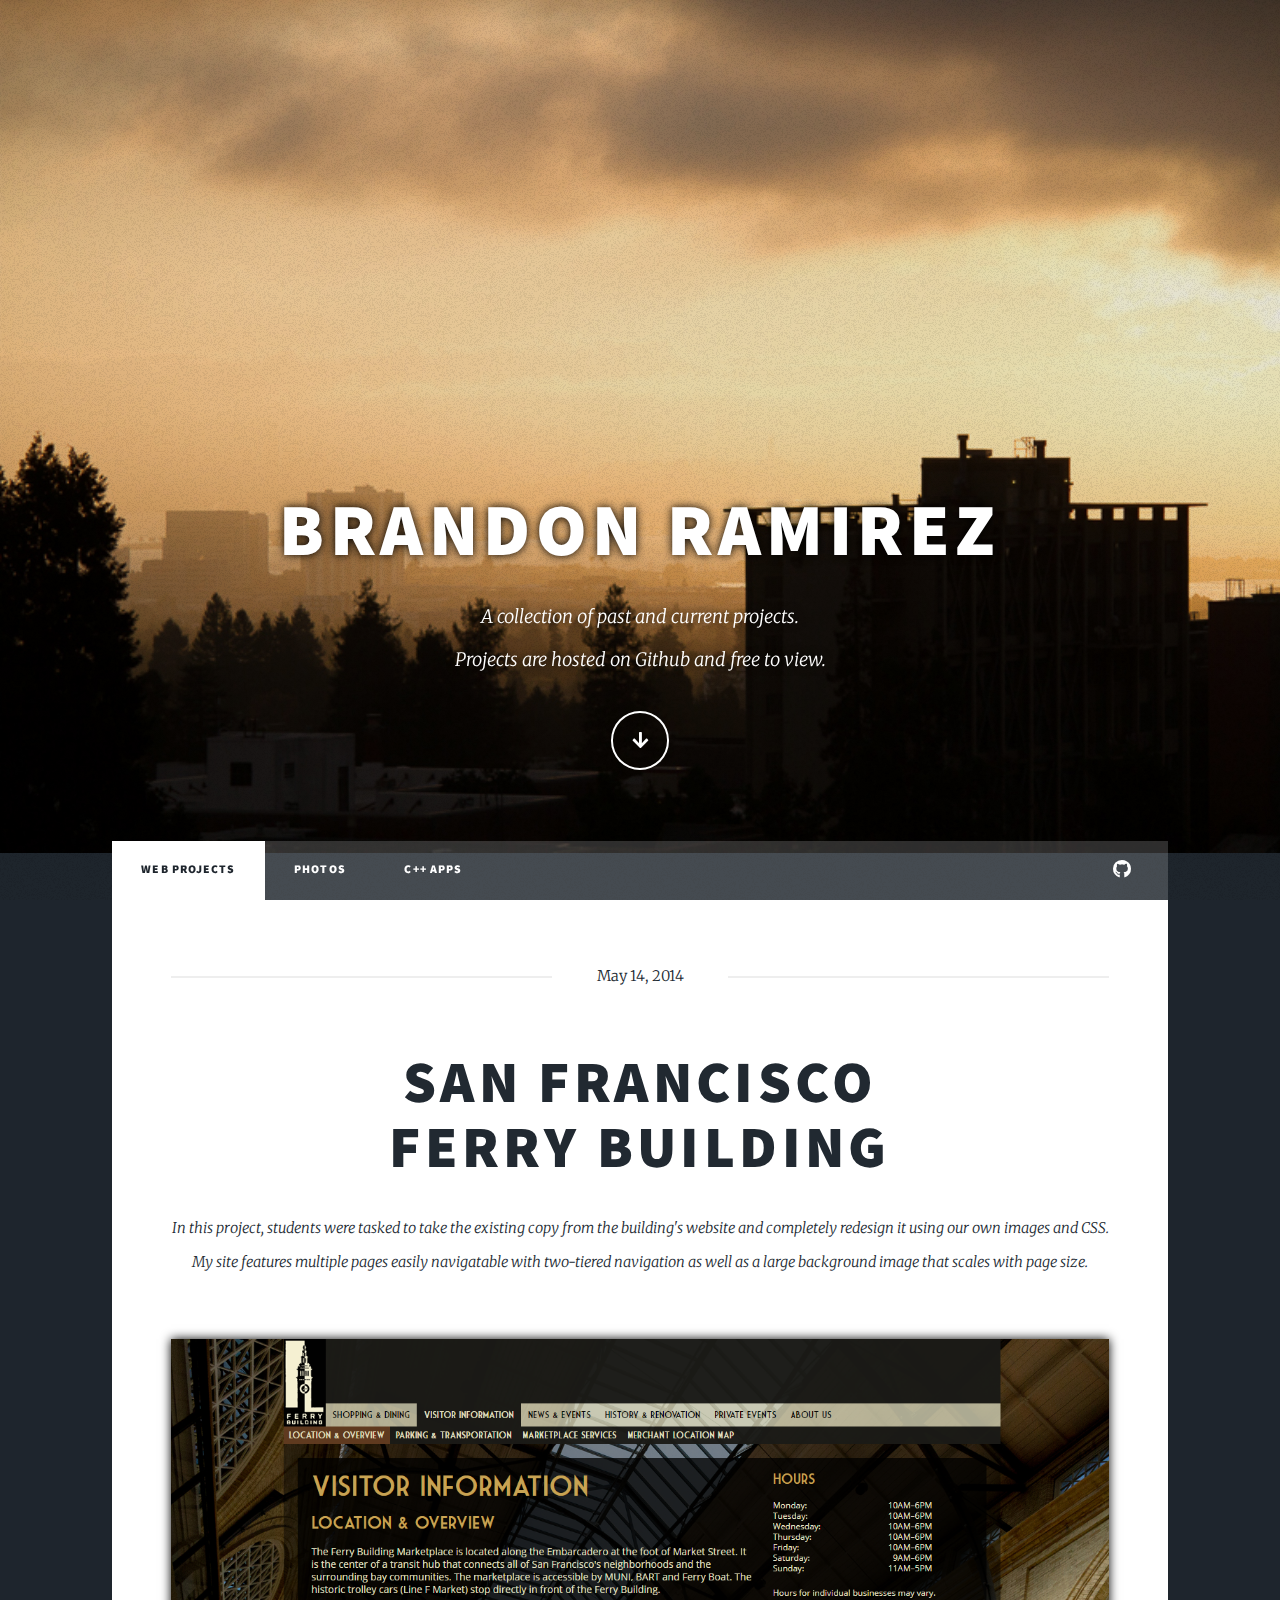
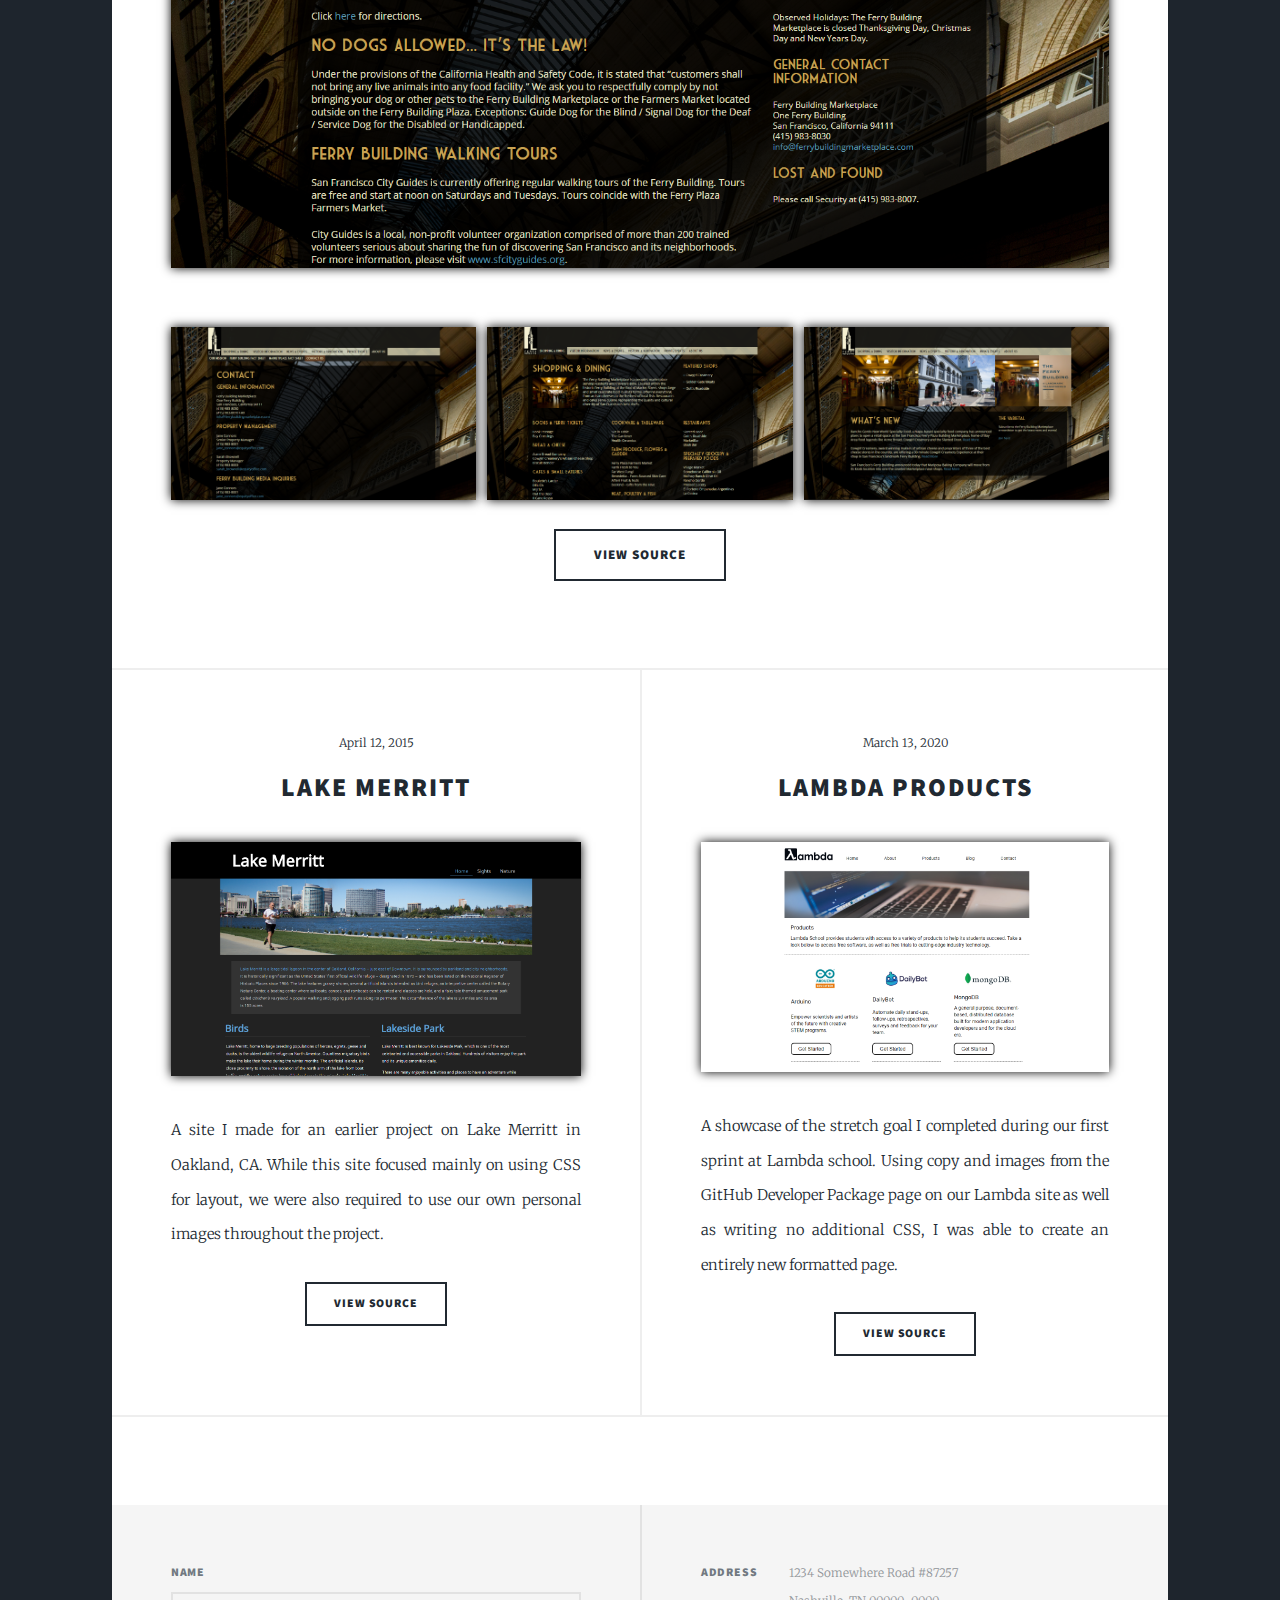
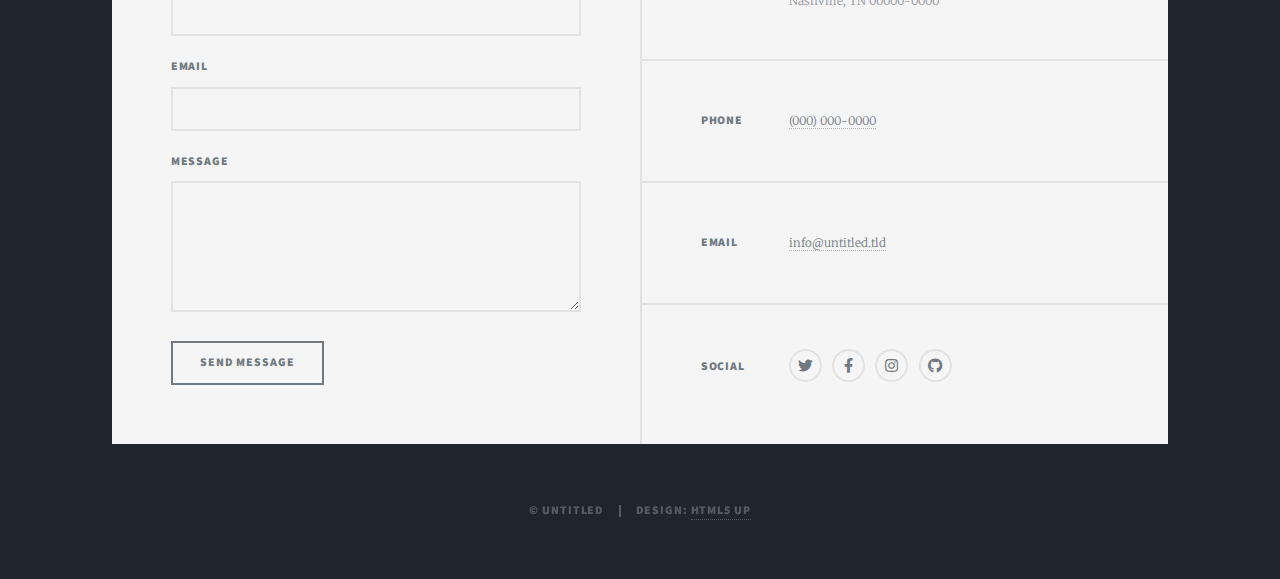
==== commit 7a623c92: "Finished site" ====
--- a/index.html
+++ b/index.html
@@ -78,26 +78,28 @@
 							<section class="posts">
 								<article>
 									<header>
-										<span class="date">April 24, 2017</span>
-										<h2><a href="#">Sed magna<br />
-										ipsum faucibus</a></h2>
+										<span class="date">April 12, 2015</span>
+										<h2><a href="#">Lake Merritt</a></h2>
 									</header>
-									<a href="#" class="image fit"><img src="images/pic02.jpg" alt="" /></a>
-									<p>Donec eget ex magna. Interdum et malesuada fames ac ante ipsum primis in faucibus. Pellentesque venenatis dolor imperdiet dolor mattis sagittis magna etiam.</p>
+									<a href="#" class="image fit"><img src="images/web/merritt.png" alt="" /></a>
+									<p>
+										A site I made for an earlier project on Lake Merritt in Oakland, CA. While this site focused mainly on using CSS for layout, we were also required to use our own personal images throughout the project.
+									</p>
 									<ul class="actions special">
-										<li><a href="#" class="button">Full Story</a></li>
+										<li><a href="#" class="button">View Source</a></li>
 									</ul>
 								</article>
 								<article>
 									<header>
-										<span class="date">April 22, 2017</span>
-										<h2><a href="#">Primis eget<br />
-										imperdiet lorem</a></h2>
+										<span class="date">March 13, 2020</span>
+										<h2><a href="#">Lambda Products</a></h2>
 									</header>
-									<a href="#" class="image fit"><img src="images/pic03.jpg" alt="" /></a>
-									<p>Donec eget ex magna. Interdum et malesuada fames ac ante ipsum primis in faucibus. Pellentesque venenatis dolor imperdiet dolor mattis sagittis magna etiam.</p>
+									<a href="#" class="image fit"><img src="images/web/products.png" alt="" /></a>
+									<p>
+										A showcase of the stretch goal I completed during our first sprint at Lambda school. Using copy and images from the GitHub Developer Package page on our Lambda site as well as writing no additional CSS, I was able to create an entirely new formatted page.
+									</p>
 									<ul class="actions special">
-										<li><a href="#" class="button">Full Story</a></li>
+										<li><a href="#" class="button">View Source</a></li>
 									</ul>
 								</article>
 							</section>
--- a/assets/css/main.css
+++ b/assets/css/main.css
@@ -4070,4 +4070,7 @@
 }
 div#intro h1, div#intro p {
 	text-shadow: 0 0 10px #000;
+}
+a.image, img {
+	box-shadow: 0 0 10px #000;
 }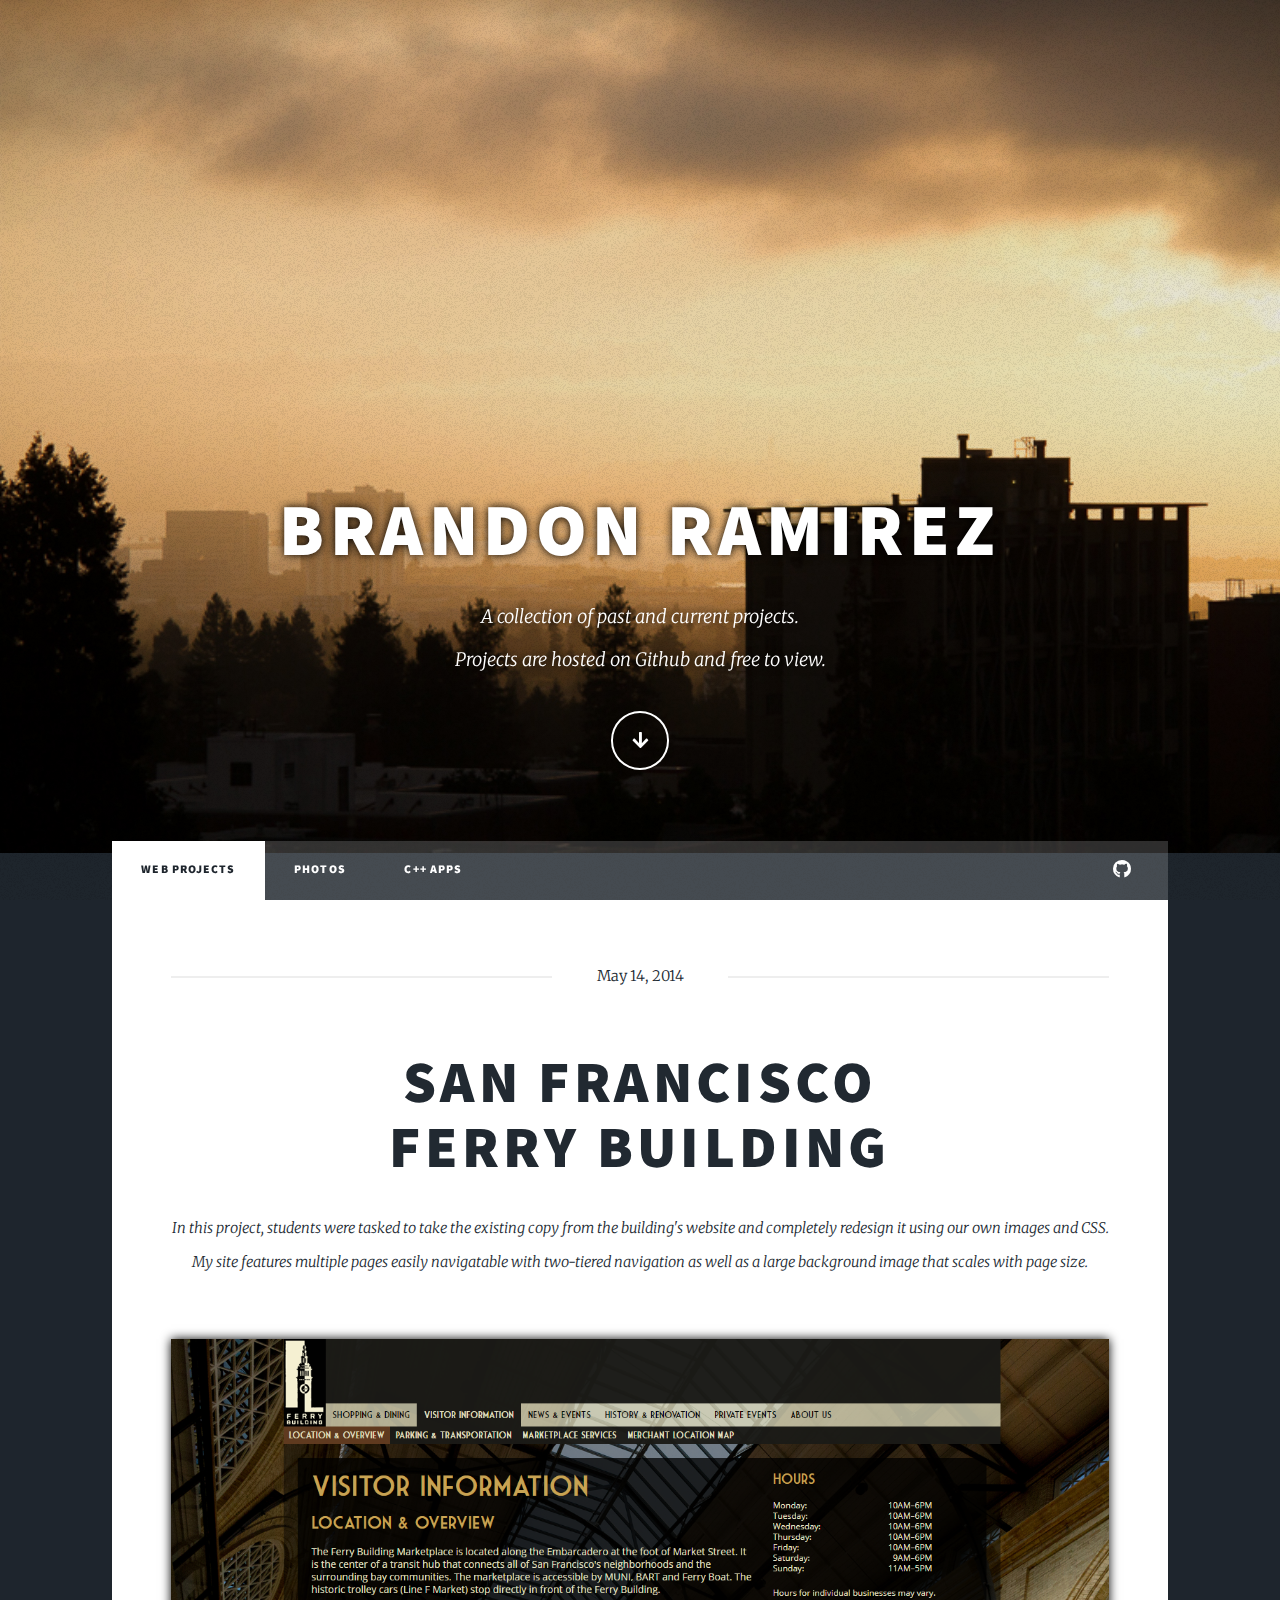
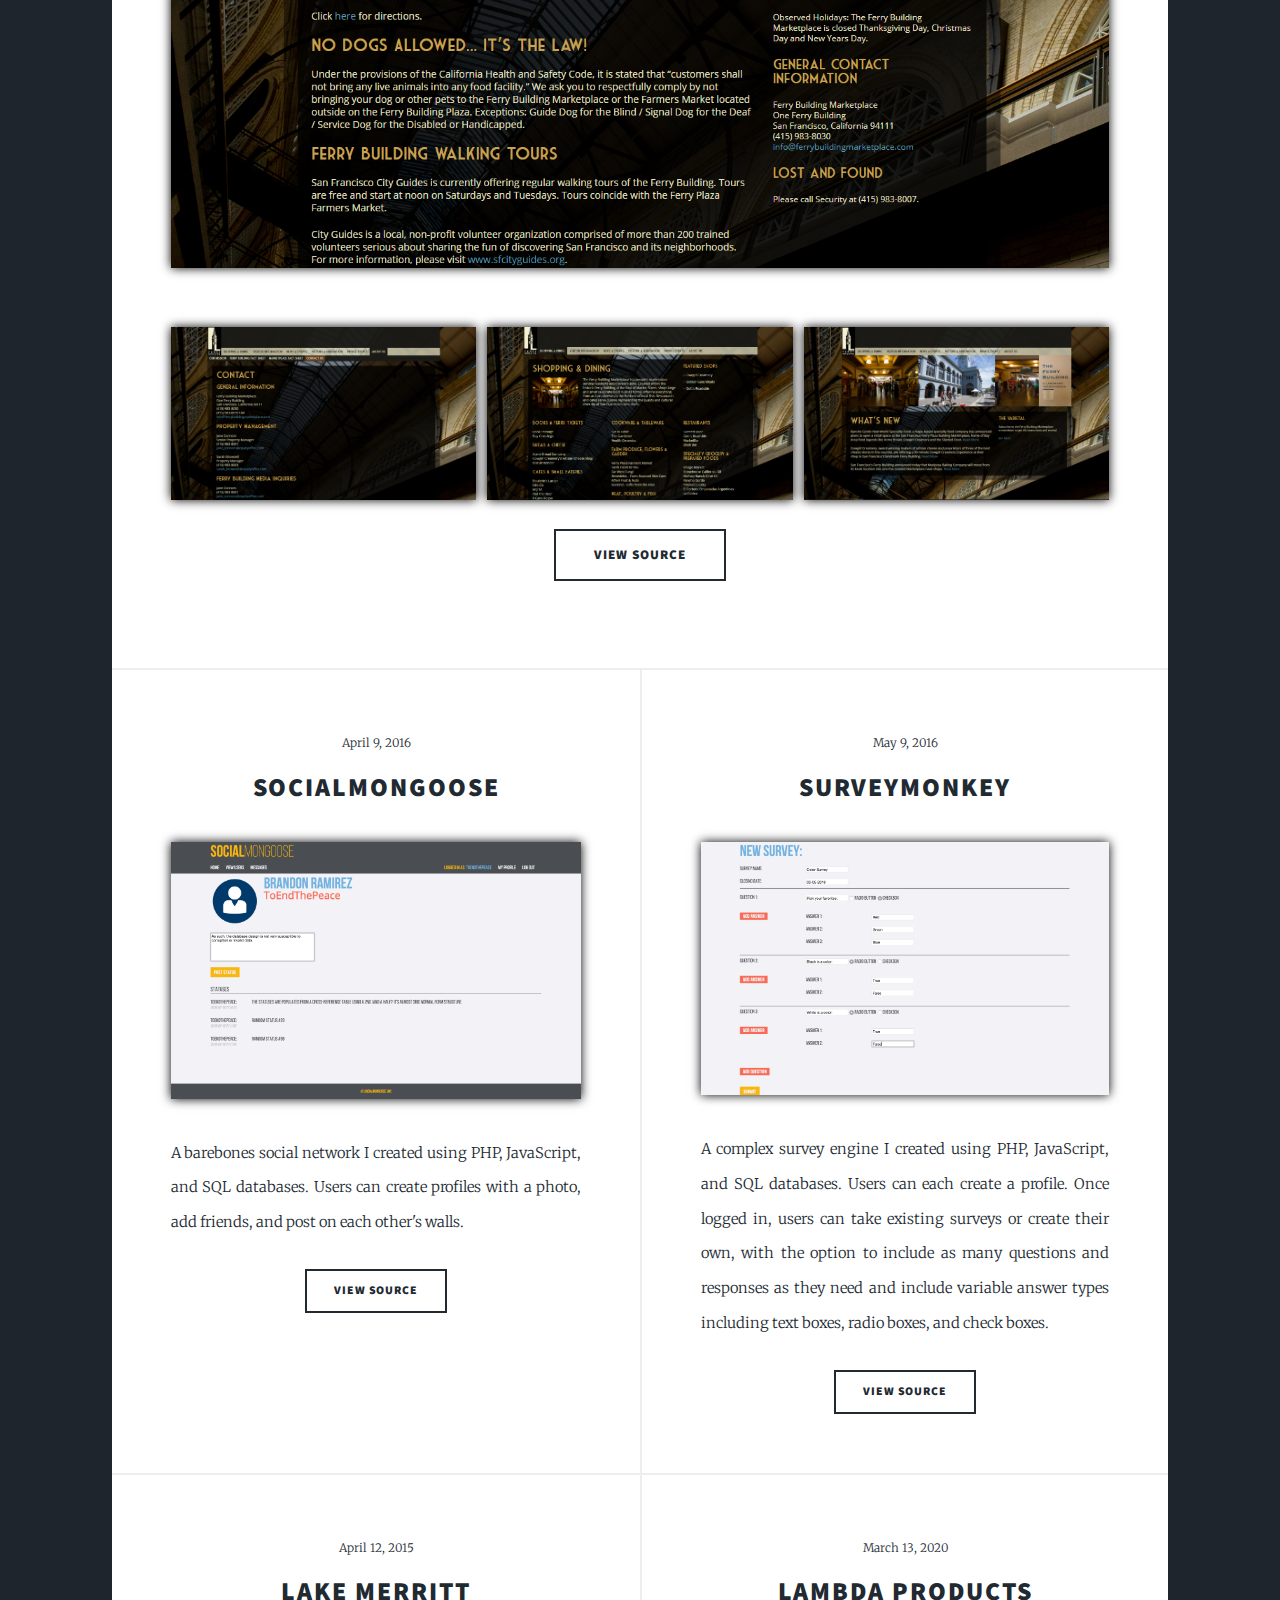
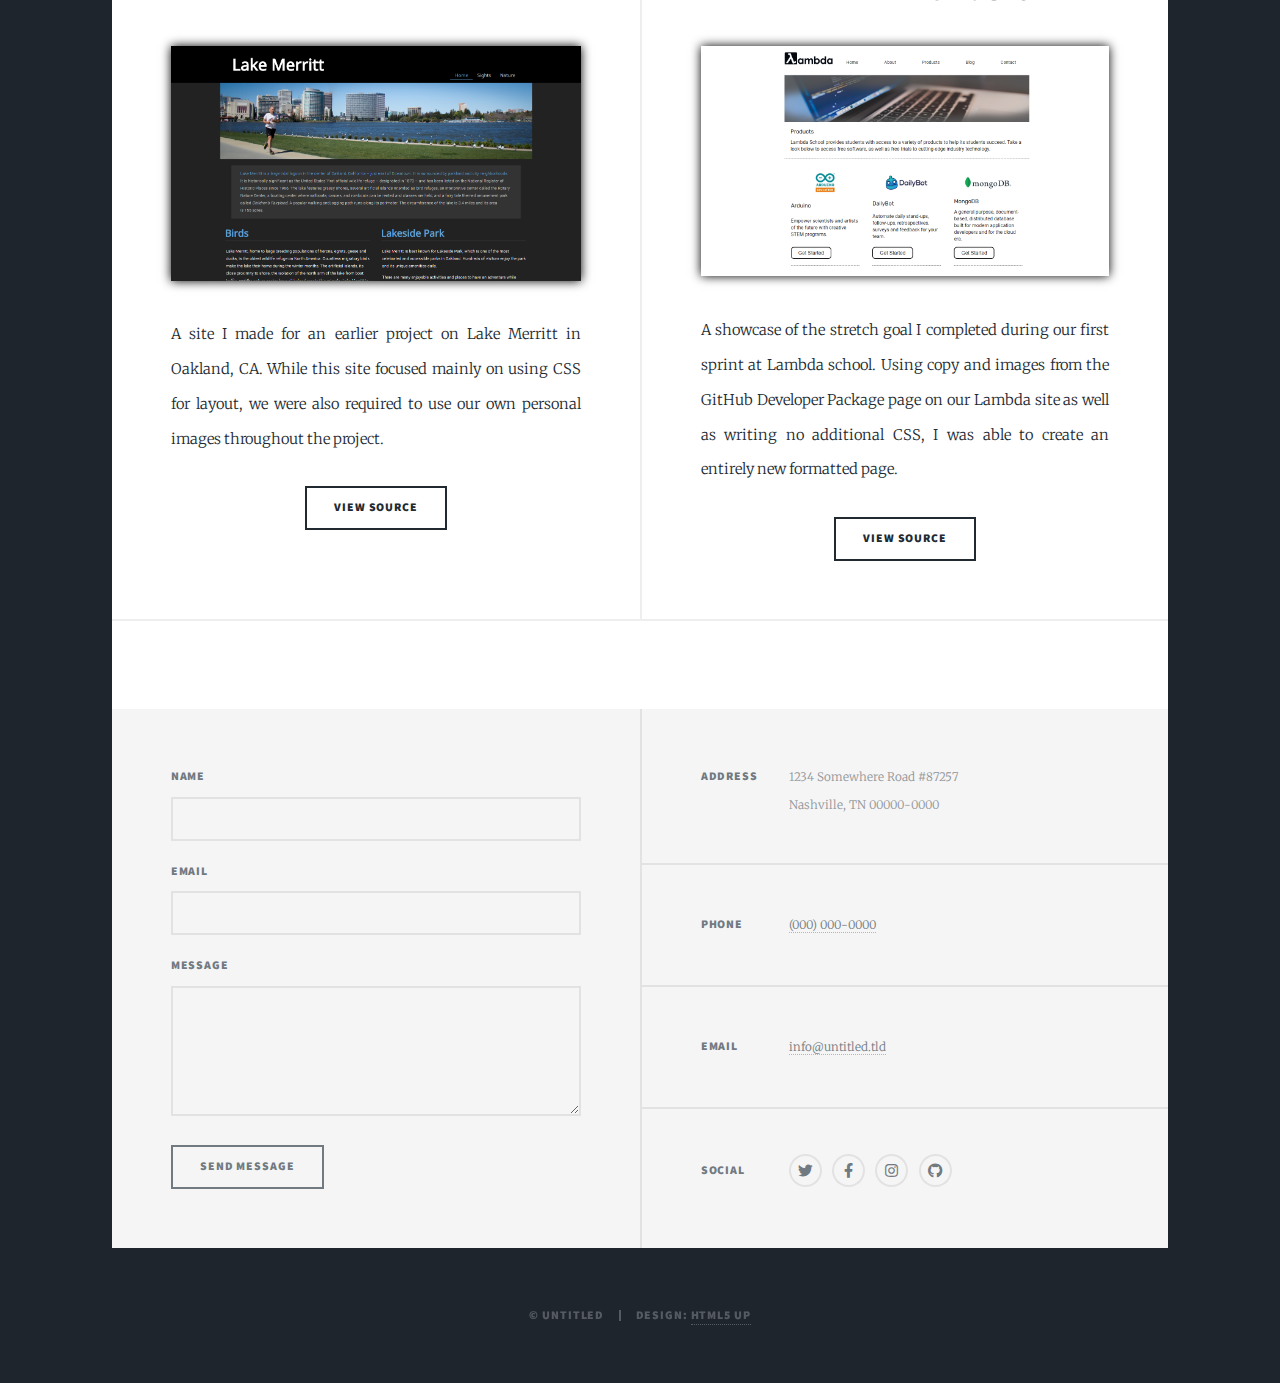
==== commit 540be10b: "Added new items to front page of portfolio." ====
--- a/index.html
+++ b/index.html
@@ -78,6 +78,32 @@
 							<section class="posts">
 								<article>
 									<header>
+										<span class="date">April 9, 2016</span>
+										<h2><a href="#">SocialMongoose</a></h2>
+									</header>
+									<a href="#" class="image fit"><img src="images/web/social.png" alt="" /></a>
+									<p>
+										A barebones social network I created using PHP, JavaScript, and SQL databases. Users can create profiles with a photo, add friends, and post on each other's walls.
+									</p>
+									<ul class="actions special">
+										<li><a href="#" class="button">View Source</a></li>
+									</ul>
+								</article>
+								<article>
+									<header>
+										<span class="date">May 9, 2016</span>
+										<h2><a href="#">SurveyMonkey</a></h2>
+									</header>
+									<a href="#" class="image fit"><img src="images/web/survey.png" alt="" /></a>
+									<p>
+										A complex survey engine I created using PHP, JavaScript, and SQL databases. Users can each create a profile. Once logged in, users can take existing surveys or create their own, with the option to include as many questions and responses as they need and include variable answer types including text boxes, radio boxes, and check boxes.
+									</p>
+									<ul class="actions special">
+										<li><a href="#" class="button">View Source</a></li>
+									</ul>
+								</article>
+								<article>
+									<header>
 										<span class="date">April 12, 2015</span>
 										<h2><a href="#">Lake Merritt</a></h2>
 									</header>
